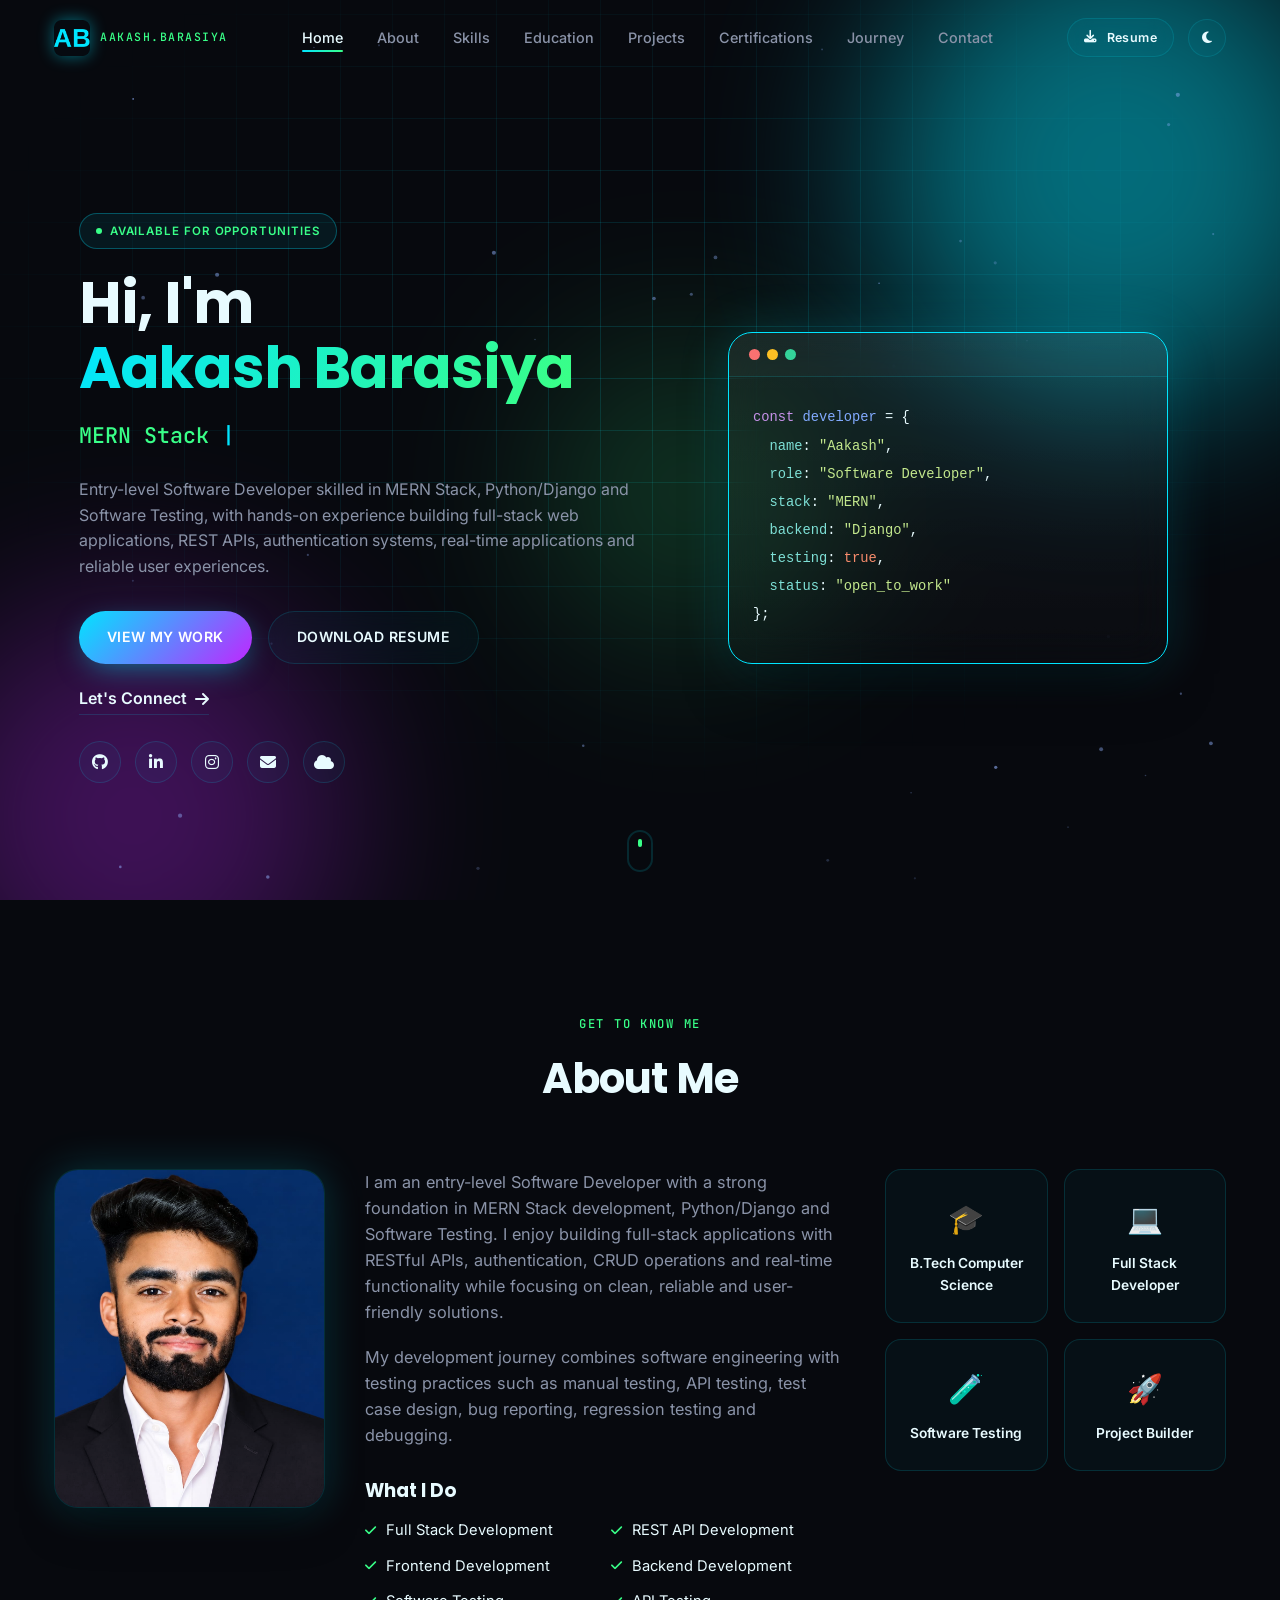
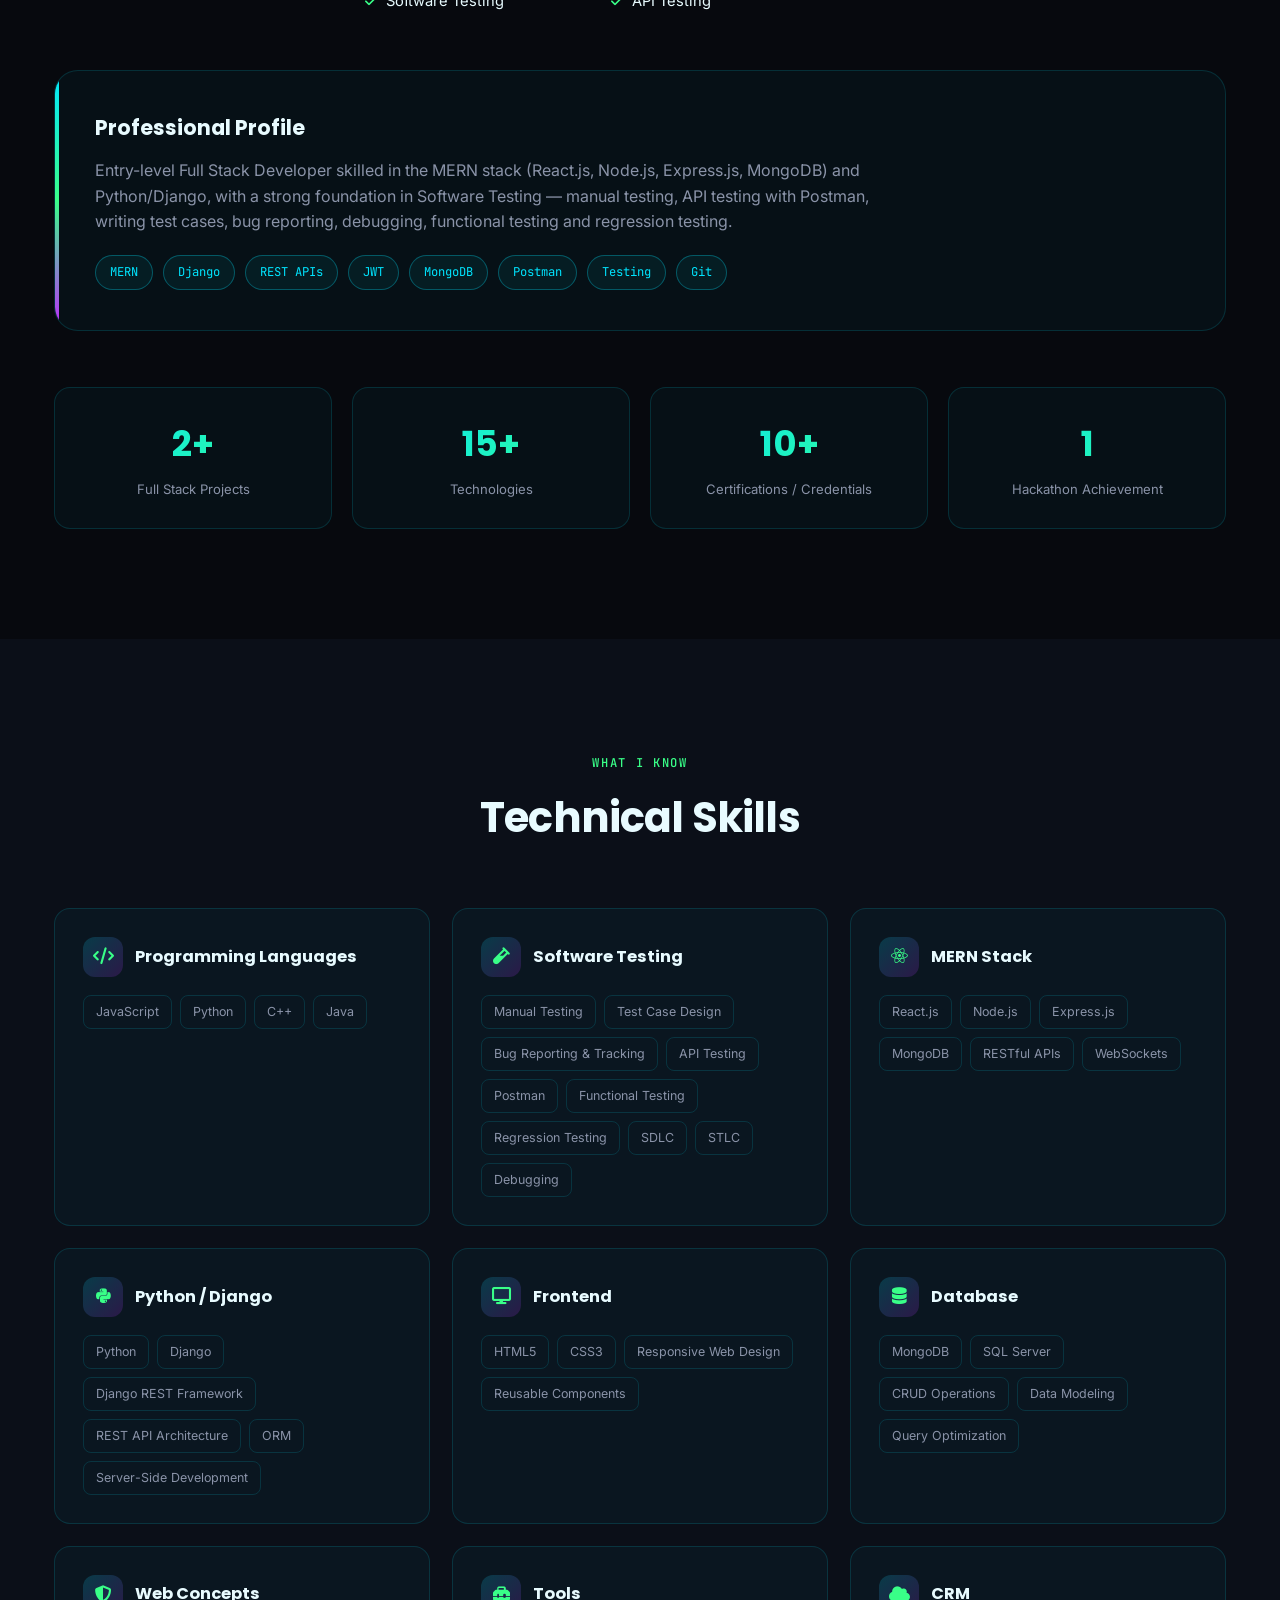
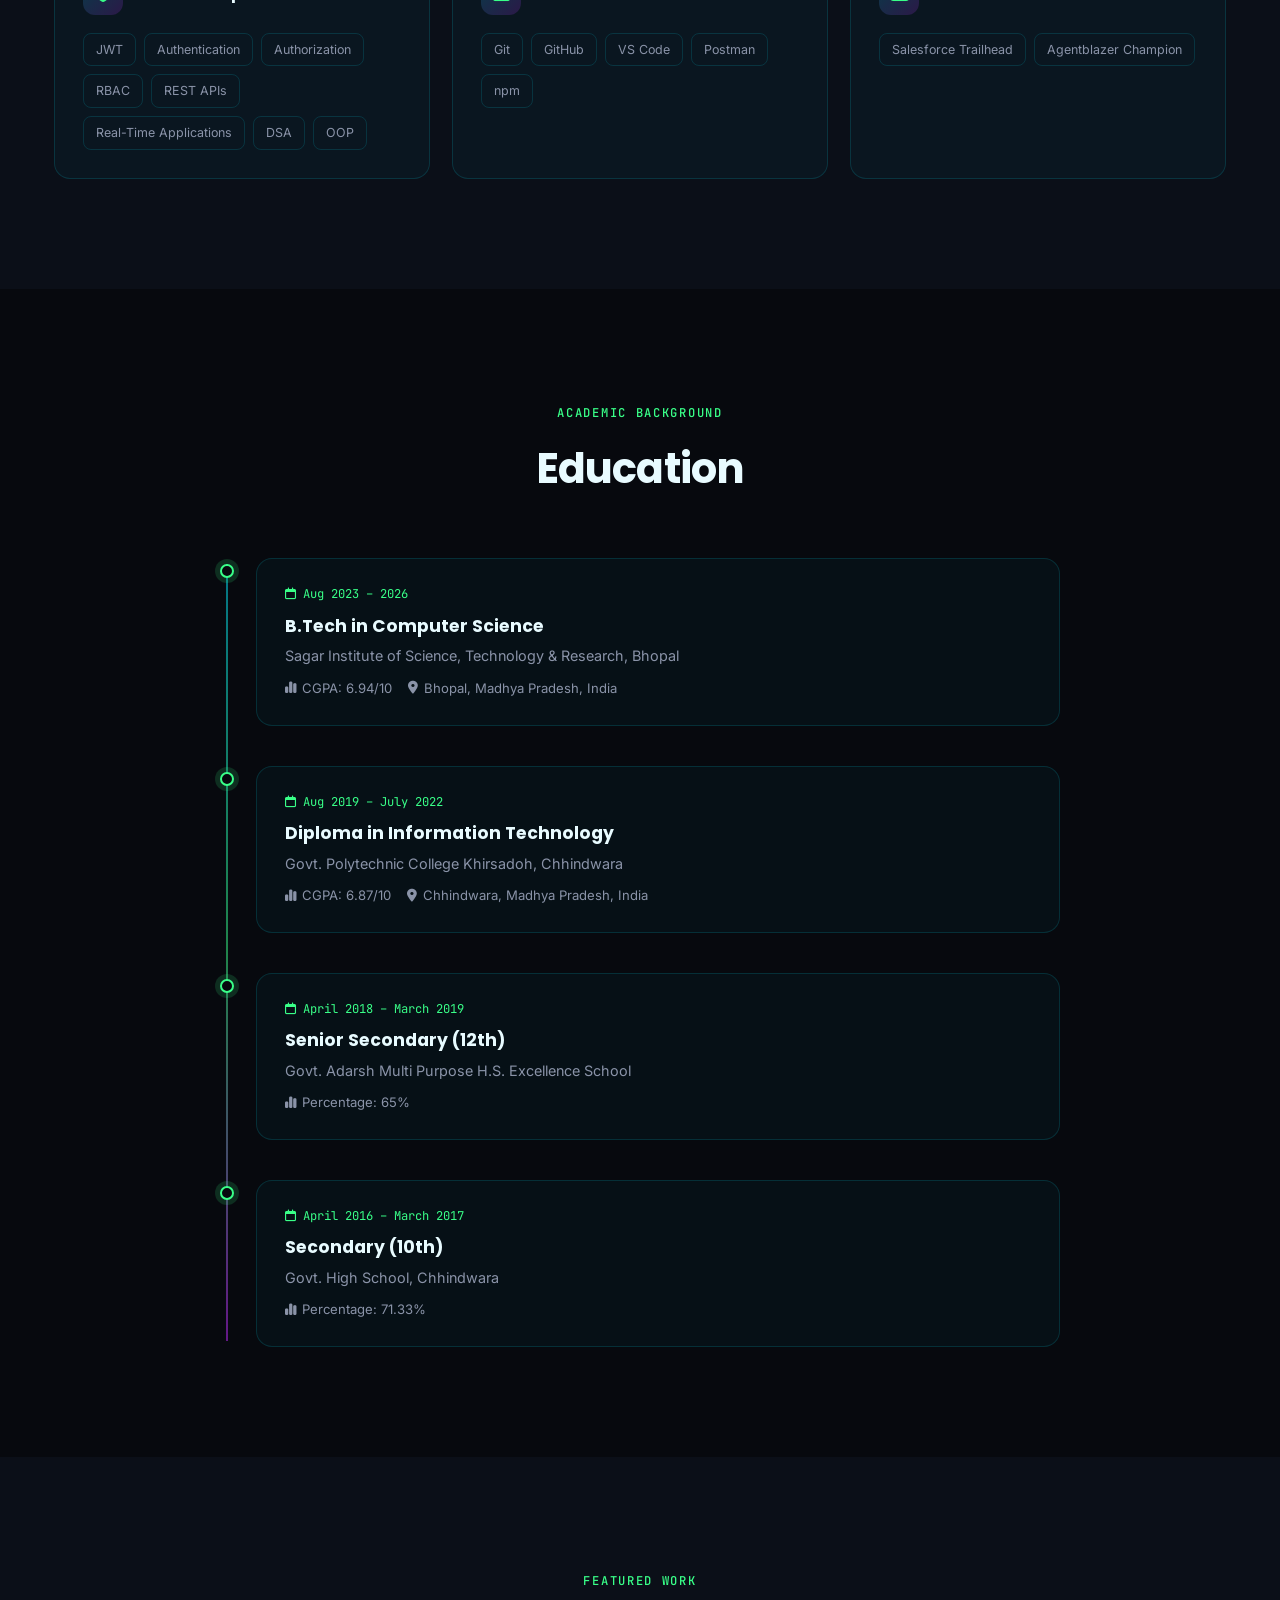
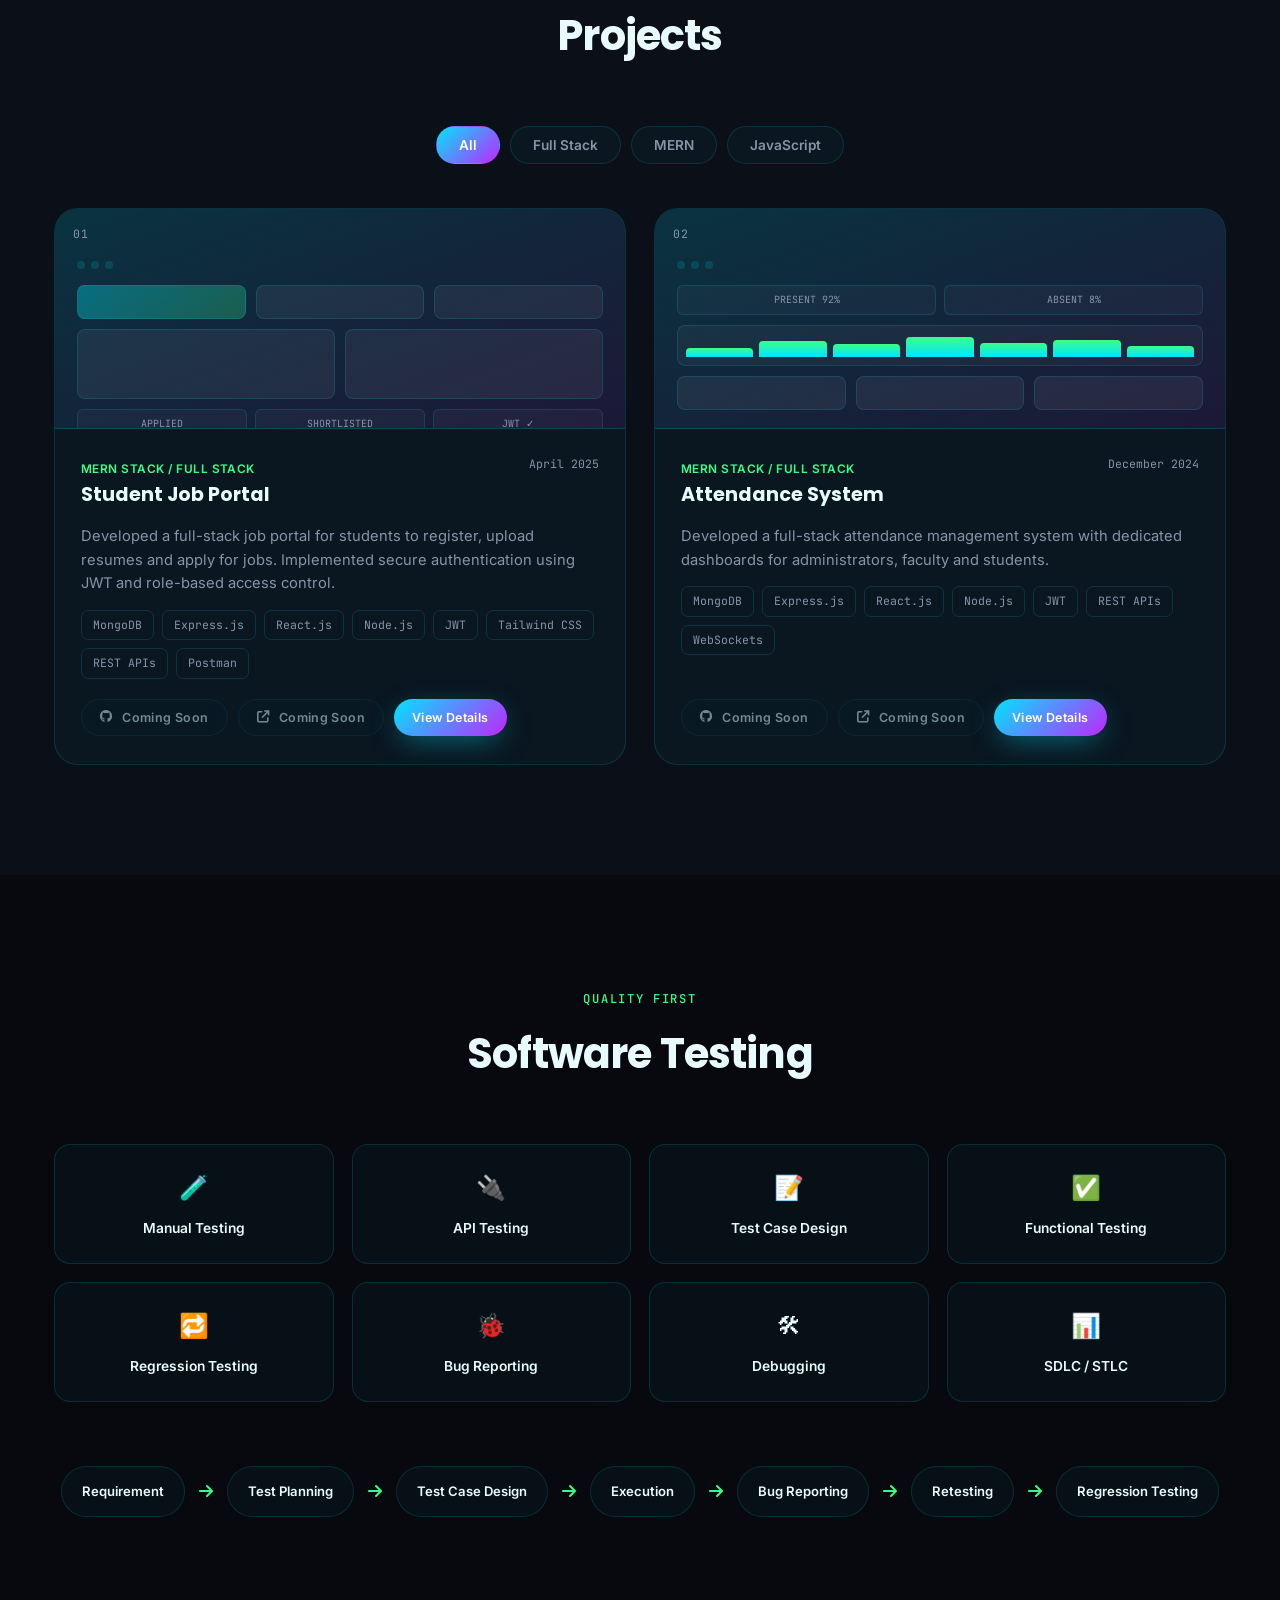
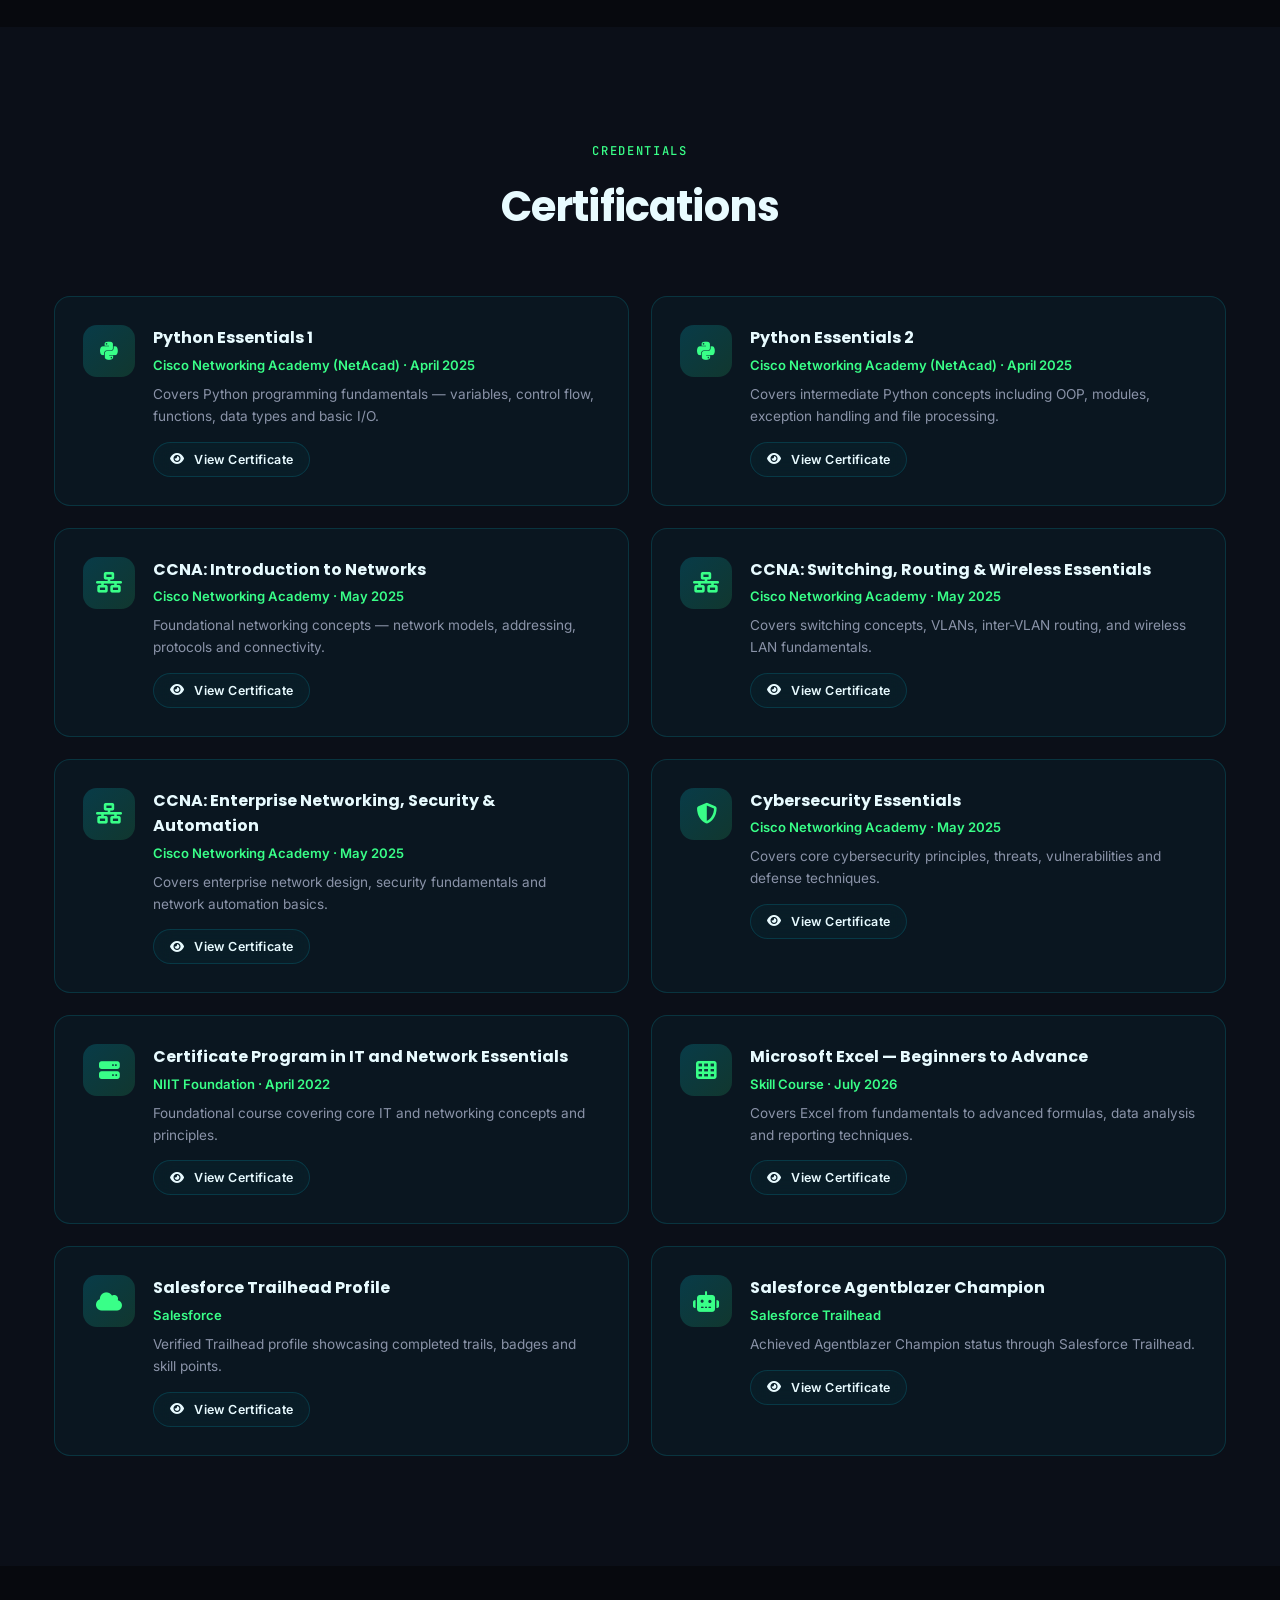
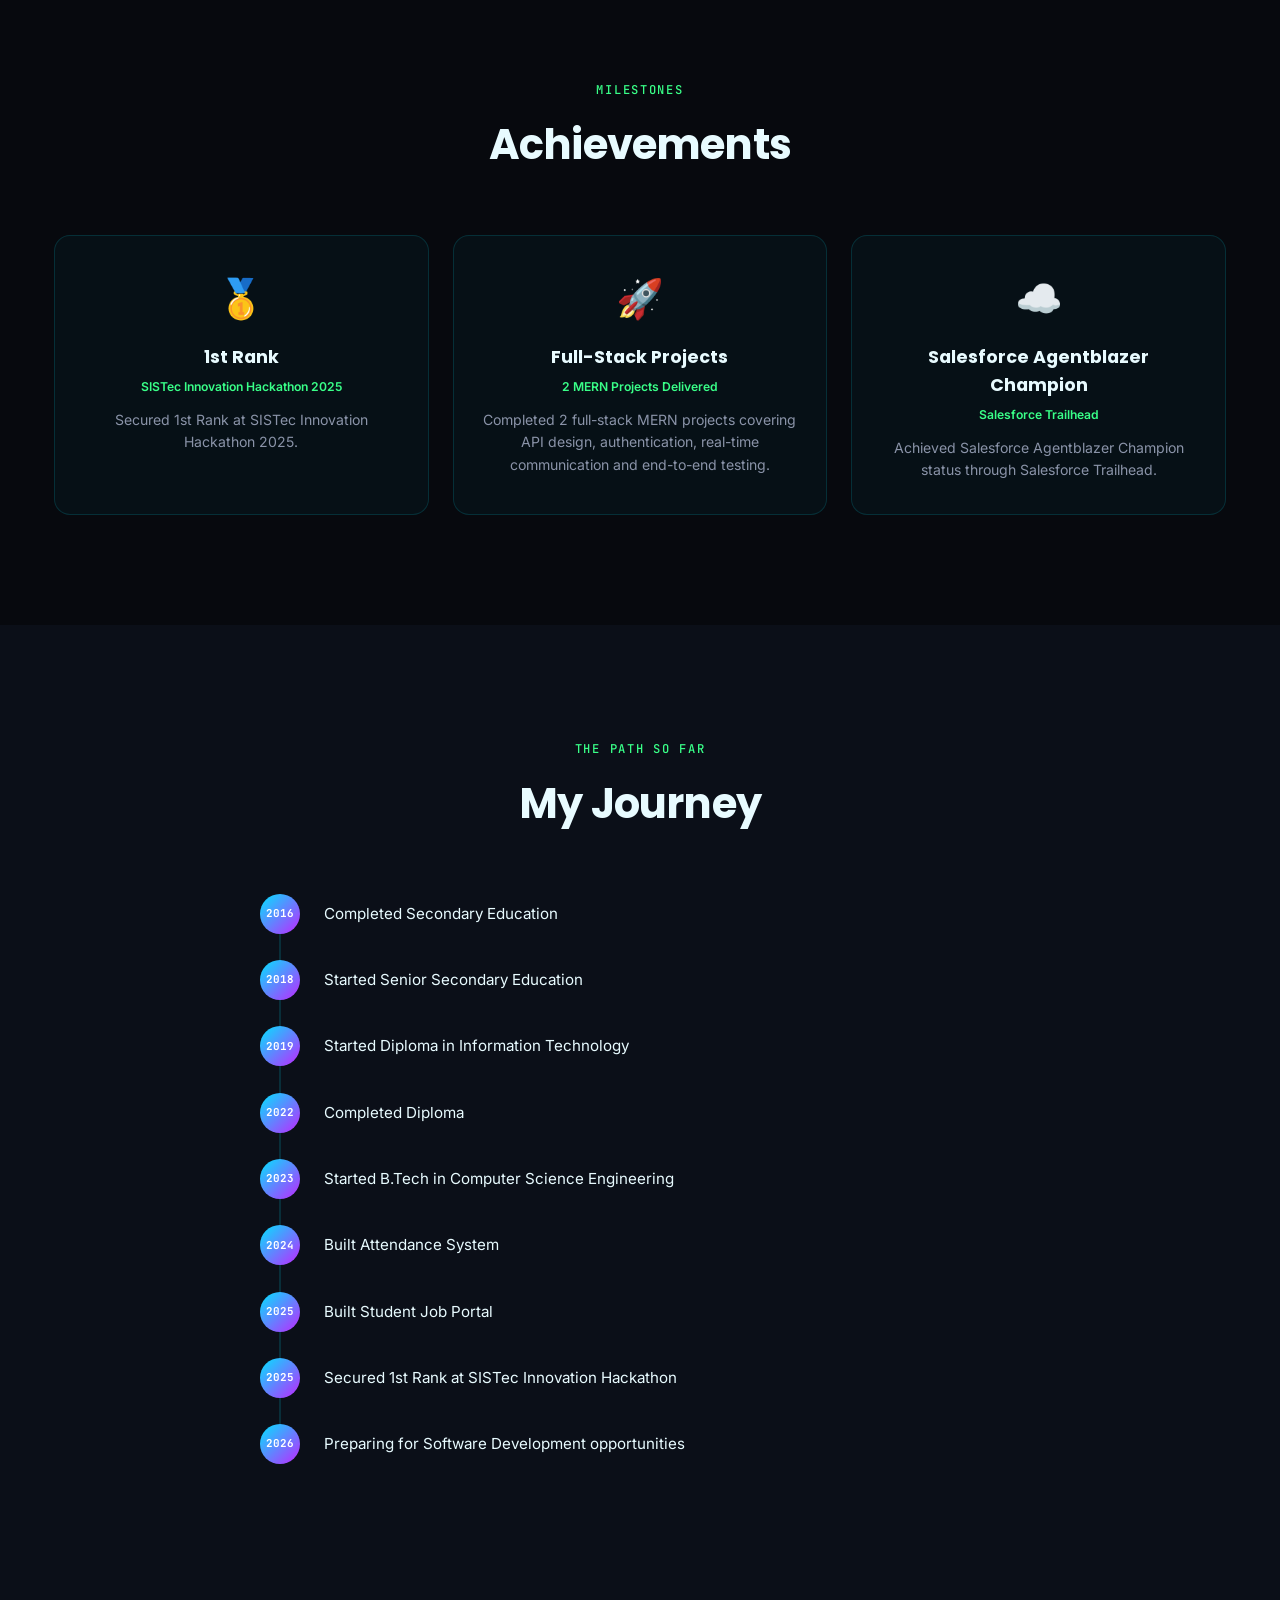
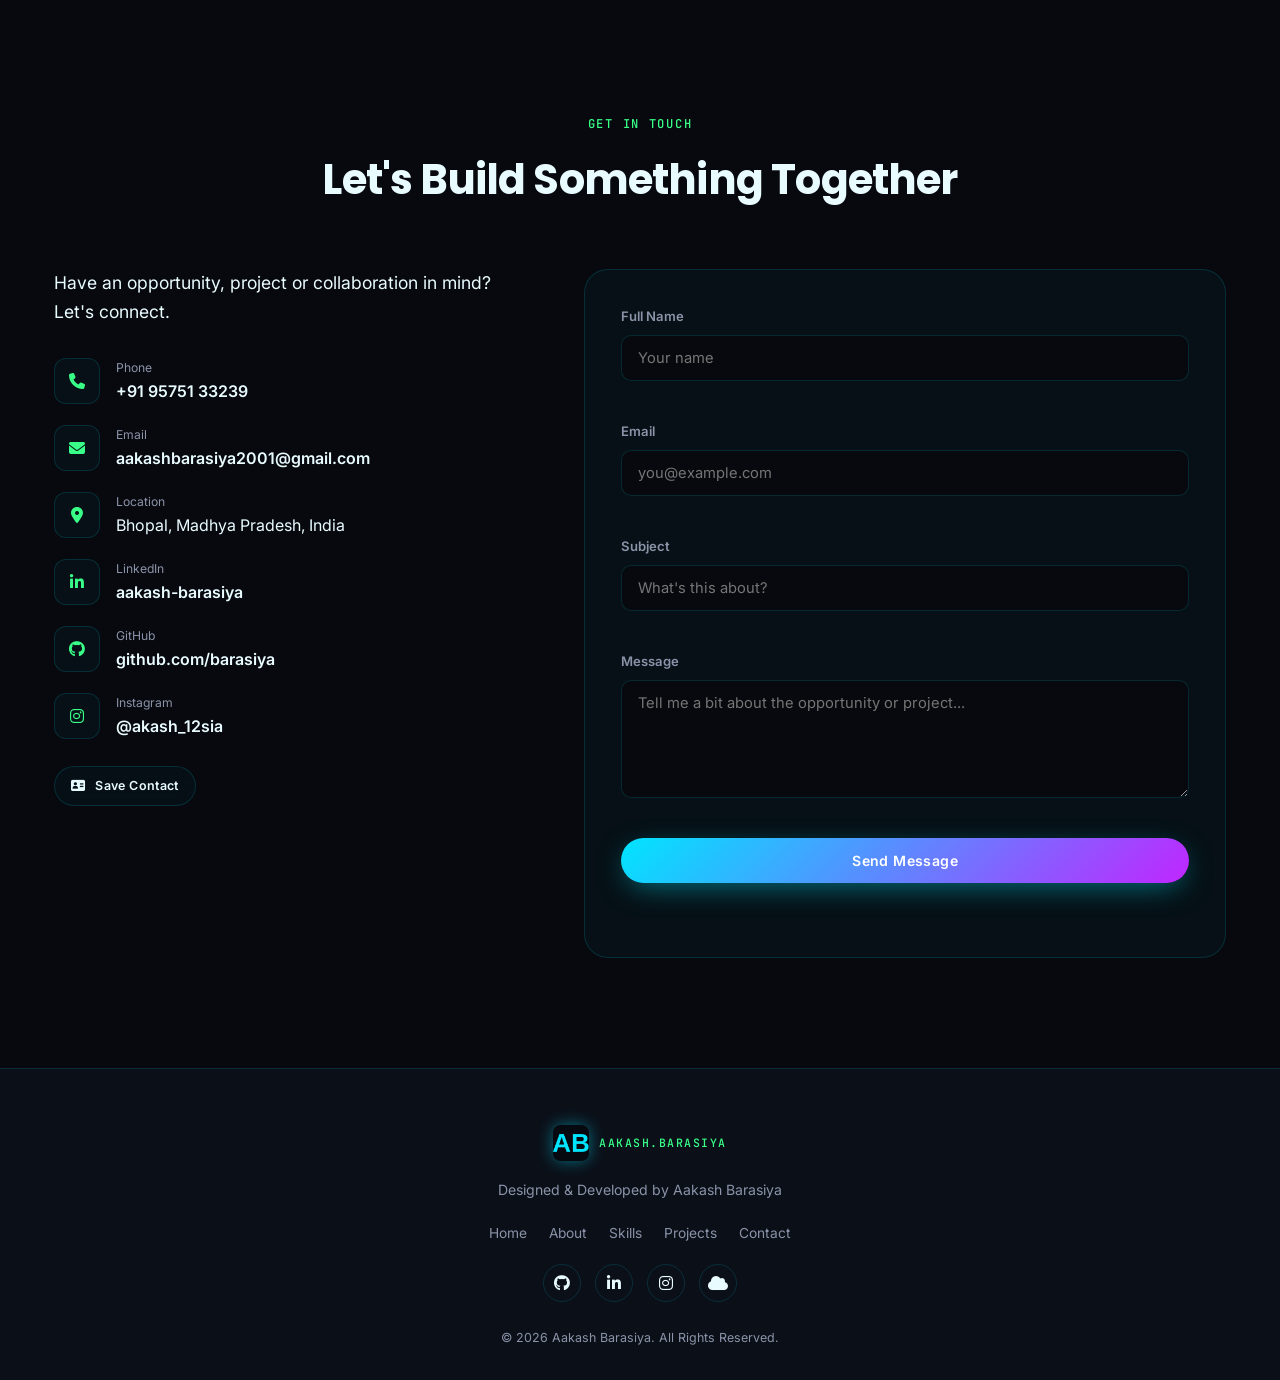
==== Aakash-Barasiya-Portfolio.html @ aa83bde4 "Add files via upload" ====
<!DOCTYPE html>
<html lang="en">
<head>
<meta charset="UTF-8">
<meta name="viewport" content="width=device-width, initial-scale=1.0">
<title>Aakash Barasiya | Software Developer | MERN Stack Developer</title>
<meta name="description" content="Aakash Barasiya is a Software Developer and Computer Science Engineering student skilled in MERN Stack, Django, REST APIs and Software Testing.">
<meta name="keywords" content="Aakash Barasiya, Software Developer, MERN Stack Developer, Django Developer, Frontend Developer, Software Testing, Full Stack Developer, Bhopal">
<meta name="author" content="Aakash Barasiya">
<meta name="theme-color" content="#07090e">

<!-- Open Graph -->
<meta property="og:title" content="Aakash Barasiya | Software Developer">
<meta property="og:description" content="Building scalable, responsive and reliable web applications with modern development and testing practices.">
<meta property="og:type" content="website">
<meta property="og:url" content="https://aakash-barasiya-vlf5.vercel.app/">
<meta property="og:image" content="https://aakash-barasiya-vlf5.vercel.app/assets/og-image.png">
<meta property="og:image:width" content="1200">
<meta property="og:image:height" content="630">

<!-- Twitter Card -->
<meta name="twitter:card" content="summary_large_image">
<meta name="twitter:title" content="Aakash Barasiya | Software Developer">
<meta name="twitter:description" content="Building scalable, responsive and reliable web applications with modern development and testing practices.">
<meta name="twitter:image" content="https://aakash-barasiya-vlf5.vercel.app/assets/og-image.png">

<!-- Structured Data (Person schema) -->
<script type="application/ld+json">
{
  "@context": "https://schema.org",
  "@type": "Person",
  "name": "Aakash Barasiya",
  "jobTitle": "Software Developer",
  "url": "https://aakash-barasiya-vlf5.vercel.app/",
  "image": "https://aakash-barasiya-vlf5.vercel.app/assets/og-image.png",
  "email": "mailto:aakashbarasiya2001@gmail.com",
  "telephone": "+91-95751-33239",
  "address": {
    "@type": "PostalAddress",
    "addressLocality": "Bhopal",
    "addressRegion": "Madhya Pradesh",
    "addressCountry": "IN"
  },
  "sameAs": [
    "https://github.com/barasiya",
    "https://www.linkedin.com/in/aakash-barasiya-13173b215/",
    "https://www.salesforce.com/trailblazer/t7mpse1x1tpvquslsp"
  ]
}
</script>

<link rel="icon" type="image/png" href="[data-uri]">

<!-- PWA support -->
<link rel="manifest" href="manifest.json">
<link rel="apple-touch-icon" href="assets/apple-touch-icon.png">
<meta name="apple-mobile-web-app-capable" content="yes">
<meta name="apple-mobile-web-app-status-bar-style" content="black-translucent">
<meta name="apple-mobile-web-app-title" content="Aakash Barasiya">

<!-- Fonts -->
<link rel="preconnect" href="https://fonts.googleapis.com">
<link rel="preconnect" href="https://fonts.gstatic.com" crossorigin>
<link href="https://fonts.googleapis.com/css2?family=Poppins:wght@500;600;700;800&family=Inter:wght@400;500;600;700&family=JetBrains+Mono:wght@400;500;600&display=swap" rel="stylesheet">

<!-- Icons -->
<link rel="stylesheet" href="https://cdnjs.cloudflare.com/ajax/libs/font-awesome/6.5.1/css/all.min.css">

<style>

/* ===== css/style.css ===== */
/* ==========================================================================
   Aakash Barasiya — Portfolio
   style.css — core theme, layout & components
   ========================================================================== */

:root{
  /* ---- Dark theme (default) ---- */
  --bg-primary:#07090e;
  --bg-secondary:#0b0f18;
  --bg-tertiary:#0f1420;
  --text-primary:#e8fbff;
  --text-secondary:#8a93a8;
  --accent-primary:#00e5ff;   /* neon cyan */
  --accent-secondary:#39ff88; /* neon green */
  --accent-tertiary:#c026ff;  /* neon purple/magenta */
  --border-color:rgba(0,229,255,0.14);
  --card-bg:rgba(0,229,255,0.035);
  --card-bg-hover:rgba(0,229,255,0.07);
  --success:#39ff88;
  --danger:#ff3b6b;
  --shadow-glow:0 0 40px rgba(0,229,255,0.2);

  --font-display:'Poppins', sans-serif;
  --font-body:'Inter', sans-serif;
  --font-mono:'JetBrains Mono', monospace;

  --radius-sm:10px;
  --radius-md:16px;
  --radius-lg:24px;

  --container-w:1220px;
  --nav-h:76px;

  --ease:cubic-bezier(.16,.84,.44,1);
}

[data-theme="light"]{
  --bg-primary:#f7f8fb;
  --bg-secondary:#ffffff;
  --bg-tertiary:#eef1f7;
  --text-primary:#12172a;
  --text-secondary:#5b6478;
  --border-color:rgba(15,23,42,0.09);
  --card-bg:rgba(15,23,42,0.03);
  --card-bg-hover:rgba(15,23,42,0.06);
  --shadow-glow:0 0 40px rgba(0,180,220,0.1);
}

*,*::before,*::after{ box-sizing:border-box; margin:0; padding:0; }

html{ scroll-behavior:smooth; }

body{
  background:var(--bg-primary);
  color:var(--text-primary);
  font-family:var(--font-body);
  line-height:1.6;
  overflow-x:hidden;
  transition:background .4s var(--ease), color .4s var(--ease);
}

img{ max-width:100%; display:block; }
a{ color:inherit; text-decoration:none; }
ul{ list-style:none; }
button{ font-family:inherit; cursor:pointer; border:none; background:none; color:inherit; }
input,textarea{ font-family:inherit; }

.container{ max-width:var(--container-w); margin-inline:auto; padding-inline:24px; }

::selection{ background:var(--accent-primary); color:#fff; }

/* Focus visibility for accessibility */
a:focus-visible, button:focus-visible, input:focus-visible, textarea:focus-visible{
  outline:2px solid var(--accent-secondary);
  outline-offset:3px;
  border-radius:4px;
}

/* ---- Reduced motion ---- */
@media (prefers-reduced-motion: reduce){
  *{ animation-duration:0.001ms !important; animation-iteration-count:1 !important; transition-duration:0.001ms !important; scroll-behavior:auto !important; }
}

/* ==========================================================================
   Loader
   ========================================================================== */
.loader{
  position:fixed; inset:0; z-index:9999;
  background:var(--bg-primary);
  display:flex; flex-direction:column; align-items:center; justify-content:center;
  gap:20px;
  transition:opacity .5s var(--ease), visibility .5s var(--ease);
}
.loader.hidden{ opacity:0; visibility:hidden; pointer-events:none; }
.loader-logo{
  font-family:var(--font-mono); font-size:1.6rem; font-weight:600;
  color:var(--text-primary); letter-spacing:.5px;
  display:flex; flex-direction:column; align-items:center; gap:14px;
}
.loader-logo-img{
  width:88px; height:88px; object-fit:contain;
  filter:drop-shadow(0 0 18px rgba(0,229,255,.55));
  animation:logoPulse 1.8s ease-in-out infinite;
}
.loader-logo-text{ font-size:.85rem; letter-spacing:3px; color:var(--text-secondary); }
@keyframes logoPulse{
  0%,100%{ filter:drop-shadow(0 0 12px rgba(0,229,255,.4)); transform:scale(1); }
  50%{ filter:drop-shadow(0 0 26px rgba(57,255,136,.6)); transform:scale(1.05); }
}
.loader-bracket{ color:var(--accent-secondary); }
.loader-bar{
  width:160px; height:3px; border-radius:99px; background:var(--border-color); overflow:hidden;
}
.loader-bar span{
  display:block; height:100%; width:40%;
  background:linear-gradient(90deg,var(--accent-primary),var(--accent-secondary));
  animation:loaderMove 0.9s ease-in-out infinite;
}
@keyframes loaderMove{
  0%{ transform:translateX(-100%); }
  100%{ transform:translateX(350%); }
}

/* ==========================================================================
   Custom Cursor
   ========================================================================== */
/* Custom cursor removed for simplicity */

/* ==========================================================================
   Buttons
   ========================================================================== */
.btn{
  display:inline-flex; align-items:center; justify-content:center; gap:10px;
  padding:14px 28px; border-radius:99px;
  font-family:var(--font-body); font-weight:600; font-size:.88rem; letter-spacing:.03em;
  position:relative; overflow:hidden; isolation:isolate;
  transition:transform .3s var(--ease), box-shadow .3s var(--ease), border-color .3s var(--ease), background .3s var(--ease);
  white-space:nowrap;
}
.btn-primary{
  color:#fff;
  background:linear-gradient(135deg,var(--accent-primary),var(--accent-tertiary));
  box-shadow:0 8px 30px -8px rgba(0,229,255,.55);
}
.btn-primary:hover{ transform:translateY(-3px); box-shadow:0 14px 34px -8px rgba(0,229,255,.65); }
.btn-outline{
  color:var(--text-primary); border:1px solid var(--border-color); background:var(--card-bg);
  backdrop-filter:blur(10px);
}
.btn-outline:hover{ border-color:var(--accent-secondary); color:var(--accent-secondary); transform:translateY(-3px); }
.btn-sm{ padding:9px 16px; font-size:.78rem; }
.btn-block{ width:100%; }
.btn:disabled{ opacity:.5; cursor:not-allowed; transform:none !important; }

.btn .btn-ripple{
  position:absolute; border-radius:50%; background:rgba(255,255,255,.35);
  transform:scale(0); animation:rippleAnim .6s ease-out forwards; pointer-events:none;
}
@keyframes rippleAnim{ to{ transform:scale(3); opacity:0; } }

/* ==========================================================================
   Scroll progress bar
   ========================================================================== */
.scroll-progress{
  position:fixed; top:0; left:0; height:2.5px; width:0%; z-index:1100;
  background:linear-gradient(90deg,var(--accent-primary),var(--accent-secondary),var(--accent-tertiary));
  transition:width .1s linear;
}

/* ==========================================================================
   Navbar
   ========================================================================== */
.navbar{
  position:fixed; top:0; left:0; right:0; z-index:1000;
  height:var(--nav-h);
  display:flex; align-items:center;
  border-bottom:1px solid transparent;
  transition:background .4s var(--ease), border-color .4s var(--ease), height .3s var(--ease);
}
.navbar.scrolled{
  background:rgba(5,7,13,.72);
  backdrop-filter:blur(18px) saturate(140%);
  -webkit-backdrop-filter:blur(18px) saturate(140%);
  border-bottom-color:var(--border-color);
  height:66px;
}
[data-theme="light"] .navbar.scrolled{ background:rgba(255,255,255,.72); }

.navbar-inner{
  width:100%; max-width:var(--container-w); margin-inline:auto; padding-inline:24px;
  display:flex; align-items:center; justify-content:space-between; gap:24px;
}

.nav-logo{
  font-family:var(--font-mono); font-weight:600; font-size:1.15rem; color:var(--text-primary);
  display:flex; align-items:center; gap:10px;
}
.nav-logo-img{ width:36px; height:36px; object-fit:contain; filter:drop-shadow(0 0 8px rgba(0,229,255,.45)); transition:transform .3s var(--ease); }
.nav-logo:hover .nav-logo-img{ transform:scale(1.08) rotate(-4deg); }
.nav-logo span{ color:var(--accent-secondary); }
.nav-logo-full{
  font-family:var(--font-mono); font-weight:500; font-size:.72rem; letter-spacing:1.5px;
  color:var(--text-secondary);
}

.nav-links{ display:flex; align-items:center; gap:6px; }
.nav-link{
  position:relative; padding:8px 14px; font-size:.9rem; font-weight:500;
  color:var(--text-secondary); border-radius:99px; transition:color .3s var(--ease);
}
.nav-link:hover{ color:var(--text-primary); }
.nav-link.active{ color:var(--text-primary); }
.nav-link.active::after{
  content:''; position:absolute; left:14px; right:14px; bottom:2px; height:2px; border-radius:2px;
  background:linear-gradient(90deg,var(--accent-primary),var(--accent-secondary));
}

.nav-actions{ display:flex; align-items:center; gap:14px; }

.theme-toggle{
  width:38px; height:38px; border-radius:50%; display:flex; align-items:center; justify-content:center;
  border:1px solid var(--border-color); background:var(--card-bg); color:var(--text-primary);
  transition:transform .4s var(--ease), border-color .3s var(--ease);
}
.theme-toggle:hover{ transform:rotate(20deg); border-color:var(--accent-secondary); }

.hamburger{
  display:none; width:38px; height:38px; position:relative; flex-direction:column;
  align-items:center; justify-content:center; gap:5px;
}
.hamburger span{
  width:20px; height:2px; background:var(--text-primary); border-radius:2px;
  transition:transform .35s var(--ease), opacity .35s var(--ease);
}
.hamburger.active span:nth-child(1){ transform:translateY(7px) rotate(45deg); }
.hamburger.active span:nth-child(2){ opacity:0; }
.hamburger.active span:nth-child(3){ transform:translateY(-7px) rotate(-45deg); }

.mobile-menu{
  position:fixed; top:14px; right:14px; max-height:min(560px,86vh); width:min(300px,80vw); z-index:1001;
  background:var(--bg-secondary); border:1px solid var(--border-color); border-radius:20px;
  padding:22px 22px 20px; display:flex; flex-direction:column; gap:14px;
  box-shadow:0 20px 60px -14px rgba(0,0,0,.6), 0 0 0 1px rgba(0,229,255,.06);
  transform:translateY(-16px) scale(.96); opacity:0; visibility:hidden; pointer-events:none;
  transition:transform .35s var(--ease), opacity .3s var(--ease), visibility .35s;
  overflow-y:auto;
}
.mobile-menu.active{ transform:translateY(0) scale(1); opacity:1; visibility:visible; pointer-events:auto; }
.mobile-menu-brand{
  display:flex; align-items:center; gap:10px; padding-bottom:10px; margin-bottom:2px;
  border-bottom:1px solid var(--border-color);
}
.mobile-menu-logo{ width:30px; height:30px; object-fit:contain; filter:drop-shadow(0 0 6px rgba(0,229,255,.4)); }
.mobile-menu-brand span{ font-family:var(--font-mono); font-size:.7rem; letter-spacing:1.5px; color:var(--text-secondary); }
.mobile-menu-socials{ display:flex; gap:10px; padding-top:4px; }
.mobile-menu-socials a{
  width:34px; height:34px; border-radius:50%; display:flex; align-items:center; justify-content:center;
  border:1px solid var(--border-color); color:var(--text-secondary); font-size:.9rem;
  transition:color .3s var(--ease), border-color .3s var(--ease), transform .3s var(--ease);
}
.mobile-menu-socials a:hover{ color:var(--accent-primary); border-color:var(--accent-primary); transform:translateY(-2px); }
.mobile-menu-close{
  align-self:flex-end; width:32px; height:32px; border-radius:50%;
  display:flex; align-items:center; justify-content:center;
  border:1px solid var(--border-color); font-size:.9rem; margin-bottom:-8px;
}
.mobile-links{ display:flex; flex-direction:column; gap:2px; }
.mobile-link{
  display:block; padding:10px 6px; font-size:.95rem; font-weight:500; color:var(--text-secondary);
  border-bottom:1px solid var(--border-color); transition:color .3s var(--ease), padding-left .3s var(--ease);
}
.mobile-link:hover, .mobile-link.active{ color:var(--accent-secondary); padding-left:12px; }

.menu-backdrop{
  position:fixed; inset:0; background:rgba(0,0,0,.55); backdrop-filter:blur(2px);
  z-index:999; opacity:0; visibility:hidden; transition:opacity .4s var(--ease), visibility .4s var(--ease);
}
.menu-backdrop.active{ opacity:1; visibility:visible; }

/* ==========================================================================
   Hero
   ========================================================================== */
.hero{
  position:relative; min-height:100vh; display:flex; align-items:center;
  padding-top:var(--nav-h); overflow:hidden;
}
.hero-bg{ position:absolute; inset:0; z-index:0; }
.hero-grid{
  position:absolute; inset:-10%;
  background-image:
    linear-gradient(var(--border-color) 1px, transparent 1px),
    linear-gradient(90deg, var(--border-color) 1px, transparent 1px);
  background-size:52px 52px;
  mask-image:radial-gradient(ellipse 60% 55% at 50% 40%, black 10%, transparent 75%);
  animation:gridDrift 30s linear infinite;
}
@keyframes gridDrift{ from{ transform:translate(0,0);} to{ transform:translate(52px,52px);} }

.hero-glow{ position:absolute; border-radius:50%; filter:blur(90px); opacity:.45; animation:glowFloat 8s ease-in-out infinite; }
.hero-glow-1{ width:480px; height:480px; background:var(--accent-primary); top:-8%; right:-6%; }
.hero-glow-2{ width:420px; height:420px; background:var(--accent-tertiary); bottom:-14%; left:-6%; opacity:.3; animation-delay:-4s; }
.hero-glow-3{ width:300px; height:300px; background:var(--accent-secondary); top:38%; left:42%; opacity:.18; animation-delay:-2s; }
@keyframes glowFloat{ 0%,100%{ transform:translate(0,0) scale(1); } 50%{ transform:translate(-16px,16px) scale(1.08); } }
.hero-particles{ position:absolute; inset:0; width:100%; height:100%; }

.hero-inner{
  position:relative; z-index:1; display:grid; grid-template-columns:1.05fr .95fr; gap:56px;
  align-items:center; padding-block:80px 60px;
}

.badge{
  display:inline-flex; align-items:center; gap:8px; padding:8px 16px; border-radius:99px;
  font-size:.72rem; font-weight:600; letter-spacing:.08em; color:var(--accent-secondary);
  border:1px solid rgba(0,229,255,.3); background:rgba(0,229,255,.07); margin-bottom:22px;
}
.badge-dot{ width:6px; height:6px; border-radius:50%; background:var(--success); animation:pulseDot 1.8s ease-in-out infinite; }
@keyframes pulseDot{ 0%,100%{ box-shadow:0 0 0 0 rgba(52,211,153,.5);} 50%{ box-shadow:0 0 0 6px rgba(52,211,153,0);} }

.hero-title{
  font-family:var(--font-display); font-weight:700; font-size:clamp(2.4rem,5vw,3.6rem);
  line-height:1.12; letter-spacing:-.02em; margin-bottom:18px;
}
.gradient-text{
  background:linear-gradient(120deg,var(--accent-primary),var(--accent-secondary) 50%,var(--accent-tertiary));
  -webkit-background-clip:text; background-clip:text; color:transparent;
  background-size:200% auto; animation:gradientShift 6s ease-in-out infinite;
}
@keyframes gradientShift{ 0%,100%{ background-position:0% 50%; } 50%{ background-position:100% 50%; } }

.hero-typing{
  font-family:var(--font-mono); font-size:clamp(1.05rem,2vw,1.35rem); font-weight:500;
  color:var(--accent-secondary); min-height:1.8em; margin-bottom:20px;
}
.typing-cursor{ animation:blink 1s step-end infinite; color:var(--accent-primary); }
@keyframes blink{ 50%{ opacity:0; } }

.hero-desc{ color:var(--text-secondary); max-width:560px; font-size:1rem; margin-bottom:32px; }

.hero-buttons{ display:flex; gap:16px; flex-wrap:wrap; margin-bottom:22px; }

.hero-connect{
  display:inline-flex; align-items:center; gap:8px; font-weight:600; color:var(--text-primary);
  margin-bottom:30px; position:relative; width:fit-content;
}
.hero-connect i{ transition:transform .3s var(--ease); }
.hero-connect:hover i{ transform:translateX(6px); }
.hero-connect::after{
  content:''; position:absolute; left:0; bottom:-4px; width:100%; height:1px; background:var(--border-color);
}

.hero-socials{ display:flex; gap:14px; }
.hero-socials a{
  width:42px; height:42px; border-radius:50%; display:flex; align-items:center; justify-content:center;
  border:1px solid var(--border-color); background:var(--card-bg); font-size:1rem;
  transition:transform .3s var(--ease), color .3s var(--ease), border-color .3s var(--ease);
}
.hero-socials a:hover{ transform:translateY(-4px); color:var(--accent-secondary); border-color:var(--accent-secondary); }

/* Terminal Card */
.hero-right{ display:flex; justify-content:center; position:relative; }
.terminal-card{
  width:100%; max-width:440px; border-radius:var(--radius-lg);
  background:linear-gradient(180deg, rgba(255,255,255,.05), rgba(255,255,255,.015));
  border:1px solid var(--accent-primary); backdrop-filter:blur(20px);
  box-shadow:0 30px 60px -20px rgba(0,0,0,.6), 0 0 50px rgba(0,229,255,.18);
  overflow:hidden; animation:floatCard 6s ease-in-out infinite, borderPulse 4s ease-in-out infinite; position:relative;
}
@keyframes floatCard{ 0%,100%{ transform:translateY(0);} 50%{ transform:translateY(-14px);} }
@keyframes borderPulse{
  0%,100%{ box-shadow:0 30px 60px -20px rgba(0,0,0,.6), 0 0 40px rgba(0,229,255,.16); border-color:var(--accent-primary); }
  50%{ box-shadow:0 30px 60px -20px rgba(0,0,0,.6), 0 0 55px rgba(192,38,255,.22); border-color:var(--accent-tertiary); }
}

.terminal-header{
  display:flex; align-items:center; gap:12px; padding:16px 20px;
  border-bottom:1px solid var(--border-color); background:rgba(255,255,255,.02);
}
.terminal-dots{ display:flex; gap:7px; }
.terminal-dots span{ width:11px; height:11px; border-radius:50%; }
.terminal-dots span:nth-child(1){ background:#f87171; }
.terminal-dots span:nth-child(2){ background:#fbbf24; }
.terminal-dots span:nth-child(3){ background:#34d399; }
.terminal-title{ font-family:var(--font-mono); font-size:.78rem; color:var(--text-secondary); margin-left:6px; }

.terminal-body{ padding:26px 24px 34px; }
.terminal-body pre{ font-family:var(--font-mono); font-size:.86rem; line-height:1.9; overflow-x:auto; }
.tk-key{ color:#c792ea; } .tk-var{ color:#82aaff; } .tk-prop{ color:#7ee0d6; }
.tk-str{ color:#c3e88d; } .tk-bool{ color:#f78c6c; }

.scroll-indicator{
  position:absolute; bottom:28px; left:50%; transform:translateX(-50%);
  width:26px; height:42px; border:2px solid var(--border-color); border-radius:99px; z-index:1;
}
.scroll-indicator span{
  position:absolute; top:7px; left:50%; transform:translateX(-50%);
  width:4px; height:8px; border-radius:2px; background:var(--accent-secondary);
  animation:scrollDot 1.6s ease-in-out infinite;
}
@keyframes scrollDot{ 0%{ opacity:1; top:7px;} 70%{ opacity:0; top:22px;} 100%{ opacity:0; top:7px;} }

/* ==========================================================================
   Sections (generic)
   ========================================================================== */
.section{ padding:110px 0; position:relative; }
.section-alt{ background:var(--bg-secondary); }

.section-head{ text-align:center; max-width:640px; margin:0 auto 56px; }
.eyebrow{
  display:inline-block; font-family:var(--font-mono); font-size:.76rem; font-weight:500;
  letter-spacing:.14em; text-transform:uppercase; color:var(--accent-secondary); margin-bottom:12px;
}
.section-title{
  font-family:var(--font-display); font-weight:700; font-size:clamp(1.8rem,3.4vw,2.6rem);
  letter-spacing:-.02em;
}

/* ==========================================================================
   About
   ========================================================================== */
.about-grid{ display:grid; grid-template-columns:.62fr 1.1fr .78fr; gap:40px; align-items:start; margin-bottom:56px; }

.about-photo-frame{
  position:relative; border-radius:var(--radius-lg); overflow:hidden; aspect-ratio:4/5;
  border:1px solid var(--border-color); background:var(--card-bg);
  box-shadow:0 24px 50px -20px rgba(0,0,0,.55), var(--shadow-glow);
}
.about-photo-frame::after{
  content:''; position:absolute; inset:0; pointer-events:none;
  background:linear-gradient(180deg, rgba(0,229,255,.08), transparent 40%, rgba(192,38,255,.1));
  mix-blend-mode:overlay;
}
.about-photo-frame img{ width:100%; height:100%; object-fit:cover; display:block; }

.about-text p{ color:var(--text-secondary); margin-bottom:18px; font-size:1.02rem; }
.about-do h3{ font-family:var(--font-display); font-size:1.15rem; margin:28px 0 14px; }
.do-list{ display:grid; grid-template-columns:1fr 1fr; gap:12px; }
.do-list li{ display:flex; align-items:center; gap:10px; font-size:.92rem; color:var(--text-primary); }
.do-list i{ color:var(--success); font-size:.8rem; }

.about-cards{ display:grid; grid-template-columns:1fr 1fr; gap:16px; }
.info-card{
  padding:26px 18px; text-align:center; border-radius:var(--radius-md);
  background:var(--card-bg); border:1px solid var(--border-color);
  transition:transform .35s var(--ease), border-color .35s var(--ease), background .35s var(--ease);
}
.info-card:hover{ transform:translateY(-6px); border-color:var(--accent-primary); background:var(--card-bg-hover); }
.info-icon{ font-size:1.8rem; display:block; margin-bottom:10px; }
.info-card p{ font-size:.86rem; font-weight:600; }

.summary-card{
  padding:40px; border-radius:var(--radius-lg); background:var(--card-bg); border:1px solid var(--border-color);
  margin-bottom:56px; position:relative; overflow:hidden;
}
.summary-card::before{
  content:''; position:absolute; top:0; left:0; width:4px; height:100%;
  background:linear-gradient(180deg,var(--accent-primary),var(--accent-secondary),var(--accent-tertiary));
}
.summary-card h3{ font-family:var(--font-display); font-size:1.3rem; margin-bottom:14px; }
.summary-card p{ color:var(--text-secondary); max-width:820px; margin-bottom:20px; }
.keyword-list{ display:flex; flex-wrap:wrap; gap:10px; }
.keyword{
  font-family:var(--font-mono); font-size:.76rem; padding:7px 14px; border-radius:99px;
  border:1px solid rgba(0,229,255,.3); color:var(--accent-primary); background:rgba(0,229,255,.06);
}

.stats-grid{ display:grid; grid-template-columns:repeat(4,1fr); gap:20px; text-align:center; }
.stat-item{ padding:28px 12px; border-radius:var(--radius-md); background:var(--card-bg); border:1px solid var(--border-color); }
.stat-number{
  display:block; font-family:var(--font-display); font-weight:700; font-size:2.2rem;
  background:linear-gradient(120deg,var(--accent-primary),var(--accent-secondary));
  -webkit-background-clip:text; background-clip:text; color:transparent;
}
.stat-label{ font-size:.82rem; color:var(--text-secondary); margin-top:6px; display:block; }

/* ==========================================================================
   Skills
   ========================================================================== */
.skills-grid{ display:grid; grid-template-columns:repeat(3,1fr); gap:22px; }
.skill-category{
  padding:28px; border-radius:var(--radius-md); background:var(--card-bg); border:1px solid var(--border-color);
  transition:transform .35s var(--ease), border-color .35s var(--ease);
}
.skill-category:hover{ transform:translateY(-6px); border-color:var(--accent-secondary); }
.skill-category-head{ display:flex; align-items:center; gap:12px; margin-bottom:18px; }
.skill-category-icon{
  width:40px; height:40px; border-radius:12px; display:flex; align-items:center; justify-content:center;
  background:linear-gradient(135deg, rgba(0,229,255,.18), rgba(192,38,255,.18)); color:var(--accent-secondary); font-size:1.05rem;
}
.skill-category h3{ font-family:var(--font-display); font-size:1.02rem; }
.skill-tags{ display:flex; flex-wrap:wrap; gap:8px; }
.skill-tag{
  font-size:.78rem; padding:6px 12px; border-radius:8px; color:var(--text-secondary);
  border:1px solid var(--border-color); transition:transform .25s var(--ease), color .25s var(--ease), border-color .25s var(--ease);
}
.skill-tag:hover{ transform:translateY(-3px) scale(1.04); color:var(--accent-secondary); border-color:var(--accent-secondary); }

/* ==========================================================================
   Timeline (Education)
   ========================================================================== */
.timeline{ position:relative; max-width:840px; margin:0 auto; padding-left:36px; }
.timeline::before{
  content:''; position:absolute; left:6px; top:6px; bottom:6px; width:2px;
  background:linear-gradient(180deg,var(--accent-primary),var(--accent-secondary),var(--accent-tertiary));
  opacity:.5;
}
.timeline-item{ position:relative; padding-bottom:40px; }
.timeline-item:last-child{ padding-bottom:0; }
.timeline-dot{
  position:absolute; left:-36px; top:6px; width:14px; height:14px; border-radius:50%;
  background:var(--bg-primary); border:2px solid var(--accent-secondary); box-shadow:0 0 0 5px rgba(57,255,136,.15);
}
.timeline-card{
  padding:26px 28px; border-radius:var(--radius-md); background:var(--card-bg); border:1px solid var(--border-color);
  transition:transform .35s var(--ease), border-color .35s var(--ease);
}
.timeline-card:hover{ transform:translateX(6px); border-color:var(--accent-primary); }
.timeline-date{ font-family:var(--font-mono); font-size:.76rem; color:var(--accent-secondary); margin-bottom:8px; display:block; }
.timeline-card h3{ font-family:var(--font-display); font-size:1.08rem; margin-bottom:4px; }
.timeline-org{ color:var(--text-secondary); font-size:.9rem; margin-bottom:10px; display:block; }
.timeline-meta{ display:flex; gap:16px; flex-wrap:wrap; font-size:.82rem; color:var(--text-secondary); }
.timeline-meta span{ display:flex; align-items:center; gap:6px; }

/* ==========================================================================
   Projects
   ========================================================================== */
.filter-bar{ display:flex; justify-content:center; gap:10px; margin-bottom:44px; flex-wrap:wrap; }
.filter-btn{
  padding:10px 22px; border-radius:99px; font-size:.85rem; font-weight:600;
  border:1px solid var(--border-color); color:var(--text-secondary); background:var(--card-bg);
  transition:all .3s var(--ease);
}
.filter-btn:hover{ color:var(--text-primary); }
.filter-btn.active{
  color:#fff; border-color:transparent; background:linear-gradient(135deg,var(--accent-primary),var(--accent-tertiary));
}

.projects-grid{ display:grid; grid-template-columns:1fr 1fr; gap:28px; }
.project-card{
  border-radius:var(--radius-lg); background:var(--card-bg); border:1px solid var(--border-color);
  overflow:hidden; transition:transform .4s var(--ease), border-color .4s var(--ease), box-shadow .4s var(--ease);
  display:flex; flex-direction:column;
}
.project-card.hidden{ display:none; }
.project-card:hover{ transform:translateY(-8px); border-color:var(--accent-primary); box-shadow:0 24px 50px -22px rgba(0,229,255,.4); }

.project-visual{
  height:220px; position:relative; overflow:hidden;
  background:linear-gradient(160deg, rgba(0,229,255,.14), rgba(192,38,255,.1));
  border-bottom:1px solid var(--border-color);
}
.project-number{
  position:absolute; top:16px; left:18px; font-family:var(--font-mono); font-size:.72rem;
  color:var(--text-secondary); letter-spacing:.06em;
}

.project-body{ padding:26px 26px 28px; display:flex; flex-direction:column; gap:14px; flex:1; }
.project-top{ display:flex; justify-content:space-between; align-items:flex-start; gap:10px; }
.project-body h3{ font-family:var(--font-display); font-size:1.2rem; }
.project-date{ font-family:var(--font-mono); font-size:.72rem; color:var(--text-secondary); white-space:nowrap; }
.project-category{ font-size:.74rem; color:var(--accent-secondary); font-weight:600; letter-spacing:.04em; text-transform:uppercase; }
.project-desc{ color:var(--text-secondary); font-size:.92rem; }
.tech-tags{ display:flex; flex-wrap:wrap; gap:8px; }
.tech-tag{
  font-size:.72rem; padding:5px 11px; border-radius:7px; font-family:var(--font-mono);
  border:1px solid var(--border-color); color:var(--text-secondary);
}
.project-actions{ display:flex; gap:10px; margin-top:auto; padding-top:6px; flex-wrap:wrap; }
.project-actions .btn{ padding:10px 18px; font-size:.78rem; }
.btn-disabled{ opacity:.45; pointer-events:none; }

/* Dashboard mock visuals drawn in CSS */
.mock-dashboard{ position:absolute; inset:0; padding:52px 22px 18px; display:flex; flex-direction:column; gap:10px; }
.mock-topbar{ display:flex; gap:6px; margin-bottom:6px; }
.mock-topbar span{ width:8px; height:8px; border-radius:50%; background:var(--border-color); }
.mock-row{ display:flex; gap:10px; }
.mock-block{ flex:1; height:34px; border-radius:8px; background:rgba(255,255,255,.06); border:1px solid var(--border-color); }
.mock-block.tall{ height:70px; }
.mock-block.accent{ background:linear-gradient(135deg, rgba(0,229,255,.35), rgba(57,255,136,.25)); }
.mock-chart{ display:flex; align-items:flex-end; gap:6px; height:64px; padding:8px; border-radius:8px; background:rgba(255,255,255,.04); border:1px solid var(--border-color); }
.mock-chart span{ flex:1; border-radius:4px 4px 0 0; background:linear-gradient(180deg,var(--accent-secondary),var(--accent-primary)); }
.mock-stat-row{ display:flex; gap:8px; }
.mock-pill{ flex:1; text-align:center; font-family:var(--font-mono); font-size:.62rem; padding:6px 4px; border-radius:6px; border:1px solid var(--border-color); color:var(--text-secondary); background:rgba(255,255,255,.03); }

/* ==========================================================================
   Testing
   ========================================================================== */
.testing-grid{ display:grid; grid-template-columns:repeat(4,1fr); gap:18px; margin-bottom:64px; }
.testing-card{
  padding:24px 20px; text-align:center; border-radius:var(--radius-md);
  background:var(--card-bg); border:1px solid var(--border-color);
  transition:transform .35s var(--ease), border-color .35s var(--ease);
}
.testing-card:hover{ transform:translateY(-6px); border-color:var(--accent-tertiary); }
.testing-icon{ font-size:1.5rem; margin-bottom:10px; display:block; }
.testing-card p{ font-size:.86rem; font-weight:600; }

.workflow{ display:flex; align-items:center; justify-content:center; flex-wrap:wrap; gap:0; }
.workflow-step{
  padding:14px 20px; border-radius:99px; border:1px solid var(--border-color); background:var(--card-bg);
  font-size:.82rem; font-weight:600; white-space:nowrap;
}
.workflow-arrow{ color:var(--accent-secondary); font-size:1rem; padding:0 14px; }

/* ==========================================================================
   Certifications
   ========================================================================== */
.cert-grid{ display:grid; grid-template-columns:repeat(2,1fr); gap:22px; }
.cert-card{
  padding:28px; border-radius:var(--radius-md); background:var(--card-bg); border:1px solid var(--border-color);
  display:flex; gap:18px; transition:transform .35s var(--ease), border-color .35s var(--ease);
}
.cert-card:hover{ transform:translateY(-6px); border-color:var(--accent-secondary); }
.cert-icon{
  width:52px; height:52px; flex:none; border-radius:14px; display:flex; align-items:center; justify-content:center;
  font-size:1.3rem; background:linear-gradient(135deg, rgba(0,229,255,.18), rgba(57,255,136,.14)); color:var(--accent-secondary);
}
.cert-body h3{ font-family:var(--font-display); font-size:1rem; margin-bottom:4px; }
.cert-org{ font-size:.82rem; color:var(--accent-secondary); font-weight:600; margin-bottom:8px; display:block; }
.cert-desc{ font-size:.85rem; color:var(--text-secondary); margin-bottom:14px; }

/* ==========================================================================
   Achievements
   ========================================================================== */
.achievements-grid{ display:grid; grid-template-columns:repeat(3,1fr); gap:24px; }
.achievement-card{
  padding:32px 26px; border-radius:var(--radius-md); background:var(--card-bg); border:1px solid var(--border-color);
  text-align:center; transition:transform .35s var(--ease), border-color .35s var(--ease);
}
.achievement-card:hover{ transform:translateY(-8px); border-color:var(--accent-primary); }
.achievement-icon{ font-size:2.4rem; display:block; margin-bottom:14px; }
.achievement-card h3{ font-family:var(--font-display); font-size:1.1rem; margin-bottom:6px; }
.achievement-sub{ display:block; font-size:.76rem; color:var(--accent-secondary); font-weight:600; margin-bottom:12px; }
.achievement-card p{ font-size:.88rem; color:var(--text-secondary); }

/* ==========================================================================
   Journey
   ========================================================================== */
.journey-timeline{ position:relative; max-width:760px; margin:0 auto; }
.journey-item{
  position:relative; padding-left:64px; padding-bottom:34px; opacity:0; transform:translateX(-16px);
  transition:opacity .6s var(--ease), transform .6s var(--ease);
}
.journey-item.visible{ opacity:1; transform:translateX(0); }
.journey-item::before{
  content:''; position:absolute; left:19px; top:34px; bottom:0; width:2px; background:var(--border-color);
}
.journey-item:last-child::before{ display:none; }
.journey-year{
  position:absolute; left:0; top:0; width:40px; height:40px; border-radius:50%;
  display:flex; align-items:center; justify-content:center; font-family:var(--font-mono); font-size:.68rem; font-weight:700;
  background:linear-gradient(135deg,var(--accent-primary),var(--accent-tertiary)); color:#fff;
}
.journey-item p{ padding-top:8px; font-size:.95rem; color:var(--text-primary); }

/* ==========================================================================
   Contact
   ========================================================================== */
.contact-grid{ display:grid; grid-template-columns:.85fr 1.15fr; gap:56px; }
.contact-lead{ font-size:1.1rem; margin-bottom:32px; color:var(--text-primary); }
.contact-list{ display:flex; flex-direction:column; gap:20px; }
.contact-list li{ display:flex; align-items:center; gap:16px; }
.contact-icon{
  width:46px; height:46px; flex:none; border-radius:12px; display:flex; align-items:center; justify-content:center;
  background:var(--card-bg); border:1px solid var(--border-color); color:var(--accent-secondary);
}
.contact-label{ display:block; font-size:.76rem; color:var(--text-secondary); margin-bottom:2px; }
.contact-list a{ font-weight:600; word-break:break-word; }
.contact-list a:hover{ color:var(--accent-secondary); }

.contact-form{
  padding:36px; border-radius:var(--radius-lg); background:var(--card-bg); border:1px solid var(--border-color);
  display:flex; flex-direction:column; gap:18px;
}
.form-group{ display:flex; flex-direction:column; gap:8px; }
.form-group label{ font-size:.82rem; font-weight:600; color:var(--text-secondary); }
.form-group input, .form-group textarea{
  padding:13px 16px; border-radius:10px; border:1px solid var(--border-color); background:var(--bg-primary);
  color:var(--text-primary); font-size:.92rem; transition:border-color .3s var(--ease), box-shadow .3s var(--ease);
  resize:vertical;
}
.form-group input:focus, .form-group textarea:focus{
  border-color:var(--accent-primary); box-shadow:0 0 0 3px rgba(0,229,255,.15); outline:none;
}
.form-group.invalid input, .form-group.invalid textarea{ border-color:var(--danger); }
.form-error{ font-size:.76rem; color:var(--danger); min-height:14px; }

.btn-loader{
  display:none; width:16px; height:16px; border-radius:50%;
  border:2px solid rgba(255,255,255,.4); border-top-color:#fff; animation:spin .7s linear infinite;
}
.submitting .btn-text{ display:none; }
.submitting .btn-loader{ display:inline-block; }
@keyframes spin{ to{ transform:rotate(360deg); } }

.form-status{ font-size:.86rem; min-height:20px; }
.form-status.success{ color:var(--success); }
.form-status.error{ color:var(--danger); }

/* ==========================================================================
   Footer
   ========================================================================== */
.footer{ padding:56px 0 32px; border-top:1px solid var(--border-color); background:var(--bg-secondary); }
.footer-inner{ display:flex; flex-direction:column; align-items:center; gap:18px; text-align:center; }
.footer-text{ color:var(--text-secondary); font-size:.88rem; }
.footer-links{ display:flex; gap:22px; flex-wrap:wrap; justify-content:center; }
.footer-links a{ font-size:.86rem; color:var(--text-secondary); }
.footer-links a:hover{ color:var(--accent-secondary); }
.footer-socials{ display:flex; gap:14px; }
.footer-socials a{
  width:38px; height:38px; border-radius:50%; display:flex; align-items:center; justify-content:center;
  border:1px solid var(--border-color); transition:transform .3s var(--ease), color .3s var(--ease);
}
.footer-socials a:hover{ transform:translateY(-3px); color:var(--accent-secondary); }
.footer-copyright{ font-size:.78rem; color:var(--text-secondary); margin-top:8px; }

/* ==========================================================================
   Install App Banner
   ========================================================================== */
.install-banner{
  position:fixed; left:16px; right:16px; bottom:16px; z-index:1500;
  max-width:460px; margin-inline:auto;
  display:flex; align-items:center; gap:14px; padding:14px 14px 14px 16px;
  border-radius:18px; background:var(--bg-secondary); border:1px solid var(--border-color);
  box-shadow:0 20px 50px -14px rgba(0,0,0,.55), var(--shadow-glow);
  transform:translateY(140%); opacity:0; transition:transform .45s var(--ease), opacity .45s var(--ease);
}
.install-banner.visible{ transform:translateY(0); opacity:1; }
.install-banner-icon img{ border-radius:10px; display:block; }
.install-banner-text{ flex:1; display:flex; flex-direction:column; gap:2px; min-width:0; }
.install-banner-text strong{ font-size:.9rem; }
.install-banner-text span{ font-size:.78rem; color:var(--text-secondary); }
.install-banner-actions{ display:flex; align-items:center; gap:8px; flex:none; }
.install-banner-actions .btn-sm{ padding:9px 16px; }
.install-banner-close{
  width:30px; height:30px; border-radius:50%; display:flex; align-items:center; justify-content:center;
  color:var(--text-secondary); transition:background .3s var(--ease), color .3s var(--ease);
}
.install-banner-close:hover{ background:var(--card-bg); color:var(--text-primary); }

/* ==========================================================================
   Back to top
   ========================================================================== */
.back-to-top{
  position:fixed; right:26px; bottom:26px; z-index:900;
  width:48px; height:48px; border-radius:50%;
  background:linear-gradient(135deg,var(--accent-primary),var(--accent-tertiary)); color:#fff;
  display:flex; align-items:center; justify-content:center; font-size:1rem;
  box-shadow:0 10px 26px -8px rgba(0,229,255,.6);
  opacity:0; visibility:hidden; transform:translateY(10px);
  transition:opacity .35s var(--ease), transform .35s var(--ease), visibility .35s var(--ease);
}
.back-to-top.visible{ opacity:1; visibility:visible; transform:translateY(0); }
.back-to-top:hover{ transform:translateY(-4px); }
.back-to-top.banner-open{ bottom:92px; }

/* ==========================================================================
   Modals
   ========================================================================== */
.modal-overlay{
  position:fixed; inset:0; z-index:2000; display:flex; align-items:center; justify-content:center;
  background:rgba(4,6,12,.72); backdrop-filter:blur(6px); padding:24px;
  opacity:0; visibility:hidden; transition:opacity .35s var(--ease), visibility .35s var(--ease);
}
.modal-overlay.active{ opacity:1; visibility:visible; }
.modal-box{
  width:min(680px,100%); max-height:86vh; overflow-y:auto; border-radius:var(--radius-lg);
  background:var(--bg-secondary); border:1px solid var(--border-color); position:relative;
  padding:38px; transform:scale(.94) translateY(14px); transition:transform .35s var(--ease);
}
.modal-overlay.active .modal-box{ transform:scale(1) translateY(0); }
.modal-box-sm{ width:min(460px,100%); }
.modal-close{
  position:absolute; top:20px; right:20px; width:36px; height:36px; border-radius:50%;
  border:1px solid var(--border-color); display:flex; align-items:center; justify-content:center;
  transition:transform .3s var(--ease), background .3s var(--ease);
}
.modal-close:hover{ transform:rotate(90deg); background:var(--card-bg); }

.modal-content h3{ font-family:var(--font-display); font-size:1.4rem; margin-bottom:6px; padding-right:36px; }
.modal-content .modal-meta{ display:flex; gap:14px; flex-wrap:wrap; font-size:.8rem; color:var(--text-secondary); margin-bottom:18px; }
.modal-content .modal-section-label{ font-family:var(--font-mono); font-size:.72rem; letter-spacing:.08em; text-transform:uppercase; color:var(--accent-secondary); margin:22px 0 10px; }
.modal-content p{ color:var(--text-secondary); font-size:.94rem; }
.modal-feature-list{ display:grid; grid-template-columns:1fr 1fr; gap:8px; }
.modal-feature-list li{ display:flex; gap:8px; align-items:flex-start; font-size:.87rem; color:var(--text-primary); }
.modal-feature-list i{ color:var(--success); margin-top:4px; font-size:.72rem; }
.modal-actions{ display:flex; gap:12px; margin-top:26px; flex-wrap:wrap; }
.cert-image-frame{
  width:100%; aspect-ratio:4/3; border-radius:var(--radius-md); border:1px dashed var(--border-color);
  display:flex; align-items:center; justify-content:center; color:var(--text-secondary); font-size:.85rem;
  background:var(--bg-tertiary); margin-bottom:18px; text-align:center; padding:20px;
}

/* ==========================================================================
   Reveal utility (JS toggled)
   ========================================================================== */
.reveal-up{ opacity:0; transform:translateY(34px); transition:opacity .8s var(--ease), transform .8s var(--ease); transition-delay:var(--delay,0s); }
.reveal-up.in-view{ opacity:1; transform:translateY(0); }


/* ===== css/responsive.css ===== */
/* ==========================================================================
   Aakash Barasiya — Portfolio
   responsive.css — breakpoint adjustments
   ========================================================================== */

/* ---- Large desktop refinement ---- */
@media (min-width:1600px){
  .container{ max-width:1360px; }
}

/* ---- Laptop / small desktop (<=1180px) ---- */
@media (max-width:1180px){
  .nav-links{ gap:2px; }
  .nav-link{ padding:8px 10px; font-size:.84rem; }
  .hero-inner{ gap:38px; }
  .about-grid, .contact-grid{ gap:36px; }
}

/* ---- Tablet (<=1024px) ---- */
@media (max-width:1024px){
  .nav-links{ display:none; }
  .hamburger{ display:flex; }

  .hero-inner{ grid-template-columns:1fr; text-align:center; padding-block:64px 40px; }
  .hero-left{ display:flex; flex-direction:column; align-items:center; }
  .hero-desc{ margin-inline:auto; }
  .hero-buttons{ justify-content:center; }
  .hero-connect{ margin-inline:auto; }
  .hero-right{ order:-1; margin-bottom:12px; }
  .terminal-card{ max-width:400px; }

  .about-grid{ grid-template-columns:1fr; }
  .about-photo-frame{ max-width:320px; margin-inline:auto; }
  .about-cards{ grid-template-columns:repeat(4,1fr); }

  .skills-grid{ grid-template-columns:repeat(2,1fr); }

  .projects-grid{ grid-template-columns:1fr; }

  .testing-grid{ grid-template-columns:repeat(2,1fr); }

  .cert-grid{ grid-template-columns:1fr; }

  .contact-grid{ grid-template-columns:1fr; }
}

/* ---- Small tablet / large mobile (<=768px) ---- */
@media (max-width:768px){
  :root{ --nav-h:68px; }
  .nav-logo-full{ display:none; }
  .section{ padding:76px 0; }
  .section-head{ margin-bottom:40px; }

  .hero-title{ font-size:clamp(2rem,7vw,2.6rem); }
  .hero-buttons{ flex-direction:column; width:100%; }
  .hero-buttons .btn{ width:100%; }

  .about-cards{ grid-template-columns:repeat(2,1fr); }
  .do-list{ grid-template-columns:1fr; }
  .stats-grid{ grid-template-columns:repeat(2,1fr); }

  .skills-grid{ grid-template-columns:1fr; }

  .timeline{ padding-left:30px; }
  .timeline-dot{ left:-30px; }

  .testing-grid{ grid-template-columns:1fr 1fr; }
  .workflow{ flex-direction:column; }
  .workflow-arrow{ transform:rotate(90deg); padding:4px 0; }

  .achievements-grid{ grid-template-columns:1fr; }

  .contact-form{ padding:26px; }

  .modal-feature-list{ grid-template-columns:1fr; }
  .modal-box{ padding:28px 22px; }
}

/* ---- Mobile (<=425px) ---- */
@media (max-width:425px){
  .container{ padding-inline:18px; }
  .nav-logo{ font-size:1rem; }
  .btn-sm span{ display:none; }

  .hero-title{ font-size:1.9rem; }
  .hero-typing{ font-size:.95rem; }
  .terminal-body pre{ font-size:.72rem; }
  .terminal-card{ max-width:100%; }

  .section-title{ font-size:1.5rem; }

  .about-cards{ grid-template-columns:1fr 1fr; }
  .stats-grid{ grid-template-columns:1fr 1fr; }
  .stat-number{ font-size:1.7rem; }

  .testing-grid{ grid-template-columns:1fr; }

  .cert-card{ flex-direction:column; }

  .journey-item{ padding-left:52px; }

  .back-to-top{ right:16px; bottom:16px; width:42px; height:42px; }
}

/* ---- Very small mobile (<=375px) ---- */
@media (max-width:375px){
  .hero-title{ font-size:1.7rem; }
  .badge{ font-size:.64rem; padding:6px 12px; }
  .filter-btn{ padding:8px 16px; font-size:.78rem; }
  .install-banner{ left:10px; right:10px; bottom:10px; padding:12px; gap:10px; }
  .install-banner-icon img{ width:34px; height:34px; }
  .install-banner-text span{ display:none; }
}

/* ---- 320px floor ---- */
@media (max-width:340px){
  .container{ padding-inline:14px; }
  .hero-socials a{ width:38px; height:38px; }
}

/* Prevent any accidental horizontal overflow */
html, body{ max-width:100%; overflow-x:hidden; }


/* ===== css/animations.css ===== */
/* ==========================================================================
   Aakash Barasiya — Portfolio
   animations.css — keyframes & scroll/interaction animation helpers
   ========================================================================== */

/* Staggered reveal helper classes assigned via JS (nth-child delay) */
.stagger-1{ --delay:0.05s; }
.stagger-2{ --delay:0.1s; }
.stagger-3{ --delay:0.15s; }
.stagger-4{ --delay:0.2s; }
.stagger-5{ --delay:0.25s; }
.stagger-6{ --delay:0.3s; }

/* Project card tilt (JS sets custom props --rx/--ry) */
.project-card{
  transform: perspective(900px) rotateX(var(--rx,0deg)) rotateY(var(--ry,0deg)) translateY(0);
}
.project-card:hover{
  transform: perspective(900px) rotateX(var(--rx,0deg)) rotateY(var(--ry,0deg)) translateY(-8px);
}

/* Fade-in utility */
.fade-in{ animation:fadeIn .8s var(--ease) forwards; }
@keyframes fadeIn{ from{ opacity:0; } to{ opacity:1; } }

/* Skill tag pop-in stagger (applied via JS when in view) */
.skill-tag{ opacity:0; transform:translateY(8px); }
.skill-tag.pop{ opacity:1; transform:translateY(0); transition:opacity .5s var(--ease), transform .5s var(--ease); }

/* Journey line draw */
.journey-item::before{ transform-origin:top; }

/* Modal micro entrance for content */
.modal-content{ animation:modalContentIn .4s var(--ease) both; }
@keyframes modalContentIn{ from{ opacity:0; transform:translateY(10px);} to{ opacity:1; transform:translateY(0);} }

/* Achievement icon subtle float */
.achievement-icon{ display:inline-block; animation:iconFloat 3.5s ease-in-out infinite; }
@keyframes iconFloat{ 0%,100%{ transform:translateY(0);} 50%{ transform:translateY(-6px);} }

/* Respect reduced motion globally (redundant safeguard, primary rule lives in style.css) */
@media (prefers-reduced-motion: reduce){
  .terminal-card, .hero-grid, .achievement-icon{ animation:none !important; }
}


</style>

<!-- Google Analytics (optional) — uncomment and replace G-XXXXXXXXXX with
     your own Measurement ID from analytics.google.com to enable GA tracking.
<script async src="https://www.googletagmanager.com/gtag/js?id=G-XXXXXXXXXX"></script>
<script>
  window.dataLayer = window.dataLayer || [];
  function gtag(){dataLayer.push(arguments);}
  gtag('js', new Date());
  gtag('config', 'G-XXXXXXXXXX');
</script>
-->
</head>
<body>

<!-- ================= LOADING SCREEN ================= -->
<div class="loader" id="loader" aria-hidden="true">
  <div class="loader-logo"><img src="assets/logo-512.png" alt="AB logo" class="loader-logo-img"><span class="loader-logo-text">AAKASH.BARASIYA</span></div>
  <div class="loader-bar"><span></span></div>
</div>

<!-- ================= CUSTOM CURSOR ================= -->
<!-- Custom cursor removed for a simpler, cleaner experience -->

<!-- ================= NAVBAR ================= -->
<div class="scroll-progress" id="scrollProgress" aria-hidden="true"></div>
<header class="navbar" id="navbar">
  <nav class="navbar-inner">
    <a href="#home" class="nav-logo"><img src="assets/logo-512.png" alt="AB logo" class="nav-logo-img"><span class="nav-logo-full">AAKASH.BARASIYA</span></a>

    <ul class="nav-links" id="navLinks">
      <li><a href="#home" class="nav-link active" data-section="home">Home</a></li>
      <li><a href="#about" class="nav-link" data-section="about">About</a></li>
      <li><a href="#skills" class="nav-link" data-section="skills">Skills</a></li>
      <li><a href="#education" class="nav-link" data-section="education">Education</a></li>
      <li><a href="#projects" class="nav-link" data-section="projects">Projects</a></li>
      <li><a href="#certifications" class="nav-link" data-section="certifications">Certifications</a></li>
      <li><a href="#journey" class="nav-link" data-section="journey">Journey</a></li>
      <li><a href="#contact" class="nav-link" data-section="contact">Contact</a></li>
    </ul>

    <div class="nav-actions">
      <a href="assets/Aakash-Barasiya-Resume.pdf" class="btn btn-outline btn-sm" download>
        <i class="fa-solid fa-download"></i><span>Resume</span>
      </a>
      <button class="theme-toggle" id="themeToggle" aria-label="Toggle light and dark theme">
        <i class="fa-solid fa-moon" id="themeIcon"></i>
      </button>
      <button class="hamburger" id="hamburger" aria-label="Open menu" aria-expanded="false">
        <span></span><span></span><span></span>
      </button>
    </div>
  </nav>

  <div class="mobile-menu" id="mobileMenu">
    <button class="mobile-menu-close" id="mobileMenuClose" aria-label="Close menu">
      <i class="fa-solid fa-xmark"></i>
    </button>
    <div class="mobile-menu-brand">
      <img src="assets/logo-512.png" alt="AB logo" class="mobile-menu-logo">
      <span>AAKASH.BARASIYA</span>
    </div>
    <ul class="mobile-links">
      <li><a href="#home" class="mobile-link" data-section="home">Home</a></li>
      <li><a href="#about" class="mobile-link" data-section="about">About</a></li>
      <li><a href="#skills" class="mobile-link" data-section="skills">Skills</a></li>
      <li><a href="#education" class="mobile-link" data-section="education">Education</a></li>
      <li><a href="#projects" class="mobile-link" data-section="projects">Projects</a></li>
      <li><a href="#certifications" class="mobile-link" data-section="certifications">Certifications</a></li>
      <li><a href="#journey" class="mobile-link" data-section="journey">Journey</a></li>
      <li><a href="#contact" class="mobile-link" data-section="contact">Contact</a></li>
    </ul>
    <div class="mobile-menu-socials">
      <a href="https://github.com/barasiya" target="_blank" rel="noopener noreferrer" aria-label="GitHub"><i class="fa-brands fa-github"></i></a>
      <a href="https://www.linkedin.com/in/aakash-barasiya-13173b215/" target="_blank" rel="noopener noreferrer" aria-label="LinkedIn"><i class="fa-brands fa-linkedin-in"></i></a>
      <a href="https://www.instagram.com/akash_12sia" target="_blank" rel="noopener noreferrer" aria-label="Instagram"><i class="fa-brands fa-instagram"></i></a>
      <a href="mailto:aakashbarasiya2001@gmail.com" aria-label="Email"><i class="fa-solid fa-envelope"></i></a>
    </div>
    <a href="assets/Aakash-Barasiya-Resume.pdf" class="btn btn-primary btn-sm" download>
      <i class="fa-solid fa-download"></i> Download Resume
    </a>
  </div>
</header>

<main id="mainContent">

<!-- ================= HERO ================= -->
<section class="hero" id="home">
  <div class="hero-bg">
    <div class="hero-grid"></div>
    <div class="hero-glow hero-glow-1"></div>
    <div class="hero-glow hero-glow-2"></div>
    <div class="hero-glow hero-glow-3"></div>
    <canvas class="hero-particles" id="particlesCanvas" aria-hidden="true"></canvas>
  </div>

  <div class="hero-inner container">
    <div class="hero-left reveal-up">
      <span class="badge">
        <span class="badge-dot"></span> AVAILABLE FOR OPPORTUNITIES
      </span>

      <h1 class="hero-title">
        Hi, I'm<br>
        <span class="gradient-text">Aakash Barasiya</span>
      </h1>

      <div class="hero-typing">
        <span id="typingText"></span><span class="typing-cursor">|</span>
      </div>

      <p class="hero-desc">
        Entry-level Software Developer skilled in MERN Stack, Python/Django and Software Testing, with hands-on experience building full-stack web applications, REST APIs, authentication systems, real-time applications and reliable user experiences.
      </p>

      <div class="hero-buttons">
        <a href="#projects" class="btn btn-primary">VIEW MY WORK</a>
        <a href="assets/Aakash-Barasiya-Resume.pdf" class="btn btn-outline" download>DOWNLOAD RESUME</a>
      </div>

      <a href="#contact" class="hero-connect">Let's Connect <i class="fa-solid fa-arrow-right"></i></a>

      <div class="hero-socials">
        <a href="https://github.com/barasiya" target="_blank" rel="noopener noreferrer" aria-label="GitHub Profile"><i class="fa-brands fa-github"></i></a>
        <a href="https://www.linkedin.com/in/aakash-barasiya-13173b215/" target="_blank" rel="noopener noreferrer" aria-label="LinkedIn Profile"><i class="fa-brands fa-linkedin-in"></i></a>
        <a href="https://www.instagram.com/akash_12sia" target="_blank" rel="noopener noreferrer" aria-label="Instagram Profile"><i class="fa-brands fa-instagram"></i></a>
        <a href="mailto:aakashbarasiya2001@gmail.com" aria-label="Send Email"><i class="fa-solid fa-envelope"></i></a>
        <a href="https://www.salesforce.com/trailblazer/t7mpse1x1tpvquslsp" target="_blank" rel="noopener noreferrer" aria-label="Salesforce Trailhead Profile"><i class="fa-solid fa-cloud"></i></a>
      </div>
    </div>

    <div class="hero-right reveal-up" style="--delay:0.15s">
      <div class="terminal-card" id="terminalCard">
        <div class="terminal-header">
          <div class="terminal-dots"><span></span><span></span><span></span></div>
        </div>
        <div class="terminal-body">
          <pre><code><span class="tk-key">const</span> <span class="tk-var">developer</span> = {
  <span class="tk-prop">name</span>: <span class="tk-str">"Aakash"</span>,
  <span class="tk-prop">role</span>: <span class="tk-str">"Software Developer"</span>,
  <span class="tk-prop">stack</span>: <span class="tk-str">"MERN"</span>,
  <span class="tk-prop">backend</span>: <span class="tk-str">"Django"</span>,
  <span class="tk-prop">testing</span>: <span class="tk-bool">true</span>,
  <span class="tk-prop">status</span>: <span class="tk-str">"open_to_work"</span>
};</code></pre>
        </div>
      </div>
    </div>
  </div>

  <a href="#about" class="scroll-indicator" aria-label="Scroll to About section">
    <span></span>
  </a>
</section>

<!-- ================= ABOUT ================= -->
<section class="section" id="about">
  <div class="container">
    <div class="section-head reveal-up">
      <span class="eyebrow">Get To Know Me</span>
      <h2 class="section-title">About Me</h2>
    </div>

    <div class="about-grid">
      <div class="about-photo reveal-up">
        <div class="about-photo-frame">
          <img src="[data-uri]" alt="Aakash Barasiya" loading="lazy" width="480" height="600">
        </div>
      </div>
      <div class="about-text reveal-up" style="--delay:0.1s">
        <p>I am an entry-level Software Developer with a strong foundation in MERN Stack development, Python/Django and Software Testing. I enjoy building full-stack applications with RESTful APIs, authentication, CRUD operations and real-time functionality while focusing on clean, reliable and user-friendly solutions.</p>
        <p>My development journey combines software engineering with testing practices such as manual testing, API testing, test case design, bug reporting, regression testing and debugging.</p>

        <div class="about-do">
          <h3>What I Do</h3>
          <ul class="do-list">
            <li><i class="fa-solid fa-check"></i> Full Stack Development</li>
            <li><i class="fa-solid fa-check"></i> REST API Development</li>
            <li><i class="fa-solid fa-check"></i> Frontend Development</li>
            <li><i class="fa-solid fa-check"></i> Backend Development</li>
            <li><i class="fa-solid fa-check"></i> Software Testing</li>
            <li><i class="fa-solid fa-check"></i> API Testing</li>
          </ul>
        </div>
      </div>

      <div class="about-cards reveal-up" style="--delay:0.1s">
        <div class="info-card"><span class="info-icon">🎓</span><p>B.Tech Computer Science</p></div>
        <div class="info-card"><span class="info-icon">💻</span><p>Full Stack Developer</p></div>
        <div class="info-card"><span class="info-icon">🧪</span><p>Software Testing</p></div>
        <div class="info-card"><span class="info-icon">🚀</span><p>Project Builder</p></div>
      </div>
    </div>

    <!-- Professional Summary -->
    <div class="summary-card reveal-up">
      <h3>Professional Profile</h3>
      <p>Entry-level Full Stack Developer skilled in the MERN stack (React.js, Node.js, Express.js, MongoDB) and Python/Django, with a strong foundation in Software Testing — manual testing, API testing with Postman, writing test cases, bug reporting, debugging, functional testing and regression testing.</p>
      <div class="keyword-list">
        <span class="keyword">MERN</span>
        <span class="keyword">Django</span>
        <span class="keyword">REST APIs</span>
        <span class="keyword">JWT</span>
        <span class="keyword">MongoDB</span>
        <span class="keyword">Postman</span>
        <span class="keyword">Testing</span>
        <span class="keyword">Git</span>
      </div>
    </div>

    <!-- Stats -->
    <div class="stats-grid reveal-up">
      <div class="stat-item">
        <span class="stat-number" data-target="2" data-suffix="+">0</span>
        <span class="stat-label">Full Stack Projects</span>
      </div>
      <div class="stat-item">
        <span class="stat-number" data-target="15" data-suffix="+">0</span>
        <span class="stat-label">Technologies</span>
      </div>
      <div class="stat-item">
        <span class="stat-number" data-target="10" data-suffix="+">0</span>
        <span class="stat-label">Certifications / Credentials</span>
      </div>
      <div class="stat-item">
        <span class="stat-number" data-target="1" data-suffix="">0</span>
        <span class="stat-label">Hackathon Achievement</span>
      </div>
    </div>
  </div>
</section>

<!-- ================= SKILLS ================= -->
<section class="section section-alt" id="skills">
  <div class="container">
    <div class="section-head reveal-up">
      <span class="eyebrow">What I Know</span>
      <h2 class="section-title">Technical Skills</h2>
    </div>

    <div class="skills-grid" id="skillsGrid"></div>
  </div>
</section>

<!-- ================= EDUCATION ================= -->
<section class="section" id="education">
  <div class="container">
    <div class="section-head reveal-up">
      <span class="eyebrow">Academic Background</span>
      <h2 class="section-title">Education</h2>
    </div>

    <div class="timeline" id="educationTimeline"></div>
  </div>
</section>

<!-- ================= PROJECTS ================= -->
<section class="section section-alt" id="projects">
  <div class="container">
    <div class="section-head reveal-up">
      <span class="eyebrow">Featured Work</span>
      <h2 class="section-title">Projects</h2>
    </div>

    <div class="filter-bar reveal-up" id="filterBar">
      <button class="filter-btn active" data-filter="all">All</button>
      <button class="filter-btn" data-filter="full-stack">Full Stack</button>
      <button class="filter-btn" data-filter="mern">MERN</button>
      <button class="filter-btn" data-filter="javascript">JavaScript</button>
    </div>

    <div class="projects-grid" id="projectsGrid"></div>
  </div>
</section>

<!-- ================= SOFTWARE TESTING ================= -->
<section class="section" id="testing">
  <div class="container">
    <div class="section-head reveal-up">
      <span class="eyebrow">Quality First</span>
      <h2 class="section-title">Software Testing</h2>
    </div>

    <div class="testing-grid reveal-up" id="testingGrid"></div>

    <div class="workflow reveal-up" id="workflow"></div>
  </div>
</section>

<!-- ================= CERTIFICATIONS ================= -->
<section class="section section-alt" id="certifications">
  <div class="container">
    <div class="section-head reveal-up">
      <span class="eyebrow">Credentials</span>
      <h2 class="section-title">Certifications</h2>
    </div>

    <div class="cert-grid" id="certGrid"></div>
  </div>
</section>

<!-- ================= ACHIEVEMENTS ================= -->
<section class="section" id="achievements">
  <div class="container">
    <div class="section-head reveal-up">
      <span class="eyebrow">Milestones</span>
      <h2 class="section-title">Achievements</h2>
    </div>

    <div class="achievements-grid reveal-up">
      <div class="achievement-card">
        <span class="achievement-icon">🥇</span>
        <h3>1st Rank</h3>
        <span class="achievement-sub">SISTec Innovation Hackathon 2025</span>
        <p>Secured 1st Rank at SISTec Innovation Hackathon 2025.</p>
      </div>
      <div class="achievement-card">
        <span class="achievement-icon">🚀</span>
        <h3>Full-Stack Projects</h3>
        <span class="achievement-sub">2 MERN Projects Delivered</span>
        <p>Completed 2 full-stack MERN projects covering API design, authentication, real-time communication and end-to-end testing.</p>
      </div>
      <div class="achievement-card">
        <span class="achievement-icon">☁️</span>
        <h3>Salesforce Agentblazer Champion</h3>
        <span class="achievement-sub">Salesforce Trailhead</span>
        <p>Achieved Salesforce Agentblazer Champion status through Salesforce Trailhead.</p>
      </div>
    </div>
  </div>
</section>

<!-- ================= JOURNEY ================= -->
<section class="section section-alt" id="journey">
  <div class="container">
    <div class="section-head reveal-up">
      <span class="eyebrow">The Path So Far</span>
      <h2 class="section-title">My Journey</h2>
    </div>

    <div class="journey-timeline" id="journeyTimeline"></div>
  </div>
</section>

<!-- ================= CONTACT ================= -->
<section class="section" id="contact">
  <div class="container">
    <div class="section-head reveal-up">
      <span class="eyebrow">Get In Touch</span>
      <h2 class="section-title">Let's Build Something Together</h2>
    </div>

    <div class="contact-grid">
      <div class="contact-info reveal-up">
        <p class="contact-lead">Have an opportunity, project or collaboration in mind? Let's connect.</p>

        <ul class="contact-list">
          <li>
            <span class="contact-icon"><i class="fa-solid fa-phone"></i></span>
            <div><span class="contact-label">Phone</span><a href="tel:+919575133239">+91 95751 33239</a></div>
          </li>
          <li>
            <span class="contact-icon"><i class="fa-solid fa-envelope"></i></span>
            <div><span class="contact-label">Email</span><a href="mailto:aakashbarasiya2001@gmail.com">aakashbarasiya2001@gmail.com</a></div>
          </li>
          <li>
            <span class="contact-icon"><i class="fa-solid fa-location-dot"></i></span>
            <div><span class="contact-label">Location</span><span>Bhopal, Madhya Pradesh, India</span></div>
          </li>
          <li>
            <span class="contact-icon"><i class="fa-brands fa-linkedin-in"></i></span>
            <div><span class="contact-label">LinkedIn</span><a href="https://www.linkedin.com/in/aakash-barasiya-13173b215/" target="_blank" rel="noopener noreferrer">aakash-barasiya</a></div>
          </li>
          <li>
            <span class="contact-icon"><i class="fa-brands fa-github"></i></span>
            <div><span class="contact-label">GitHub</span><a href="https://github.com/barasiya" target="_blank" rel="noopener noreferrer">github.com/barasiya</a></div>
          </li>
          <li>
            <span class="contact-icon"><i class="fa-brands fa-instagram"></i></span>
            <div><span class="contact-label">Instagram</span><a href="https://www.instagram.com/akash_12sia" target="_blank" rel="noopener noreferrer">@akash_12sia</a></div>
          </li>
        </ul>

        <a href="[data-uri]" class="btn btn-outline btn-sm" download="Aakash-Barasiya.vcf" style="margin-top:26px;">
          <i class="fa-solid fa-address-card"></i><span>Save Contact</span>
        </a>
      </div>

      <form class="contact-form reveal-up" id="contactForm" action="https://formsubmit.co/aakashbarasiya2001@gmail.com" method="POST" novalidate>
        <input type="hidden" name="_subject" value="New Portfolio Contact Message">
        <input type="hidden" name="_captcha" value="false">
        <input type="hidden" name="_template" value="table">

        <div class="form-group">
          <label for="fullName">Full Name</label>
          <input type="text" id="fullName" name="name" placeholder="Your name" required>
          <span class="form-error" id="err-fullName"></span>
        </div>

        <div class="form-group">
          <label for="email">Email</label>
          <input type="email" id="email" name="email" placeholder="you@example.com" required>
          <span class="form-error" id="err-email"></span>
        </div>

        <div class="form-group">
          <label for="subject">Subject</label>
          <input type="text" id="subject" name="subject" placeholder="What's this about?" required>
          <span class="form-error" id="err-subject"></span>
        </div>

        <div class="form-group">
          <label for="message">Message</label>
          <textarea id="message" name="message" rows="5" placeholder="Tell me a bit about the opportunity or project..." required></textarea>
          <span class="form-error" id="err-message"></span>
        </div>

        <button type="submit" class="btn btn-primary btn-block" id="submitBtn">
          <span class="btn-text">Send Message</span>
          <span class="btn-loader" aria-hidden="true"></span>
        </button>

        <div class="form-status" id="formStatus" role="status" aria-live="polite"></div>
      </form>
    </div>
  </div>
</section>

</main>

<!-- ================= FOOTER ================= -->
<footer class="footer">
  <div class="container footer-inner">
    <a href="#home" class="nav-logo"><img src="assets/logo-512.png" alt="AB logo" class="nav-logo-img"><span class="nav-logo-full">AAKASH.BARASIYA</span></a>
    <p class="footer-text">Designed &amp; Developed by Aakash Barasiya</p>

    <ul class="footer-links">
      <li><a href="#home">Home</a></li>
      <li><a href="#about">About</a></li>
      <li><a href="#skills">Skills</a></li>
      <li><a href="#projects">Projects</a></li>
      <li><a href="#contact">Contact</a></li>
    </ul>

    <div class="footer-socials">
      <a href="https://github.com/barasiya" target="_blank" rel="noopener noreferrer" aria-label="GitHub"><i class="fa-brands fa-github"></i></a>
      <a href="https://www.linkedin.com/in/aakash-barasiya-13173b215/" target="_blank" rel="noopener noreferrer" aria-label="LinkedIn"><i class="fa-brands fa-linkedin-in"></i></a>
      <a href="https://www.instagram.com/akash_12sia" target="_blank" rel="noopener noreferrer" aria-label="Instagram"><i class="fa-brands fa-instagram"></i></a>
      <a href="https://www.salesforce.com/trailblazer/t7mpse1x1tpvquslsp" target="_blank" rel="noopener noreferrer" aria-label="Salesforce Trailhead"><i class="fa-solid fa-cloud"></i></a>
    </div>

    <p class="footer-copyright">© 2026 Aakash Barasiya. All Rights Reserved.</p>
  </div>
</footer>

<!-- ================= INSTALL APP BANNER ================= -->
<div class="install-banner" id="installBanner" role="dialog" aria-label="Install app">
  <div class="install-banner-icon">
    <img src="[data-uri]" alt="" width="40" height="40">
  </div>
  <div class="install-banner-text">
    <strong>Install this portfolio</strong>
    <span id="installBannerSubtext">Add to your home screen for quick access, app-style.</span>
  </div>
  <div class="install-banner-actions">
    <button class="btn btn-primary btn-sm" id="installBannerBtn">Install</button>
    <button class="install-banner-close" id="installBannerClose" aria-label="Dismiss">
      <i class="fa-solid fa-xmark"></i>
    </button>
  </div>
</div>

<!-- ================= BACK TO TOP ================= -->
<button class="back-to-top" id="backToTop" aria-label="Back to top">
  <i class="fa-solid fa-arrow-up"></i>
</button>

<!-- ================= PROJECT MODAL ================= -->
<div class="modal-overlay" id="projectModal" role="dialog" aria-modal="true" aria-labelledby="modalTitle">
  <div class="modal-box">
    <button class="modal-close" id="modalClose" aria-label="Close project details"><i class="fa-solid fa-xmark"></i></button>
    <div class="modal-content" id="modalContent"></div>
  </div>
</div>

<!-- ================= CERTIFICATE MODAL ================= -->
<div class="modal-overlay" id="certModal" role="dialog" aria-modal="true" aria-labelledby="certModalTitle">
  <div class="modal-box modal-box-sm">
    <button class="modal-close" id="certModalClose" aria-label="Close certificate view"><i class="fa-solid fa-xmark"></i></button>
    <div class="modal-content" id="certModalContent"></div>
  </div>
</div>

<script>

/* ===== js/projects.js ===== */
/* ==========================================================================
   projects.js
   Project data, GitHub/Live link configuration, rendering, filtering & modal
   ========================================================================== */

/* --------------------------------------------------------------------------
   CONFIGURE YOUR PROJECT LINKS HERE
   Fill in the "github" and "live" URLs once your repositories / deployed
   apps are ready. Leave a value as an empty string "" to keep that
   button disabled with a "Coming Soon" label.
   -------------------------------------------------------------------------- */
const PROJECT_LINKS = {
  studentJobPortal: {
    github: "",
    live: ""
  },
  attendanceSystem: {
    github: "",
    live: ""
  }
};

/* --------------------------------------------------------------------------
   PROJECT DATA (based only on real, provided project information)
   -------------------------------------------------------------------------- */
const projectsData = [
  {
    id: "studentJobPortal",
    number: "01",
    title: "Student Job Portal",
    date: "April 2025",
    category: "MERN Stack / Full Stack",
    filterTags: ["full-stack", "mern", "javascript"],
    tech: ["MongoDB", "Express.js", "React.js", "Node.js", "JWT", "Tailwind CSS", "REST APIs", "Postman"],
    description: "Developed a full-stack job portal for students to register, upload resumes and apply for jobs. Implemented secure authentication using JWT and role-based access control.",
    features: [
      "Student registration",
      "Resume upload",
      "Job application",
      "Authentication",
      "JWT",
      "Role-based access control",
      "Responsive UI",
      "MongoDB database",
      "API integration",
      "Application tracking",
      "Real-time notifications"
    ],
    testing: "Performed API testing using Postman and functional testing of key user flows.",
    visual: "job"
  },
  {
    id: "attendanceSystem",
    number: "02",
    title: "Attendance System",
    date: "December 2024",
    category: "MERN Stack / Full Stack",
    filterTags: ["full-stack", "mern", "javascript"],
    tech: ["MongoDB", "Express.js", "React.js", "Node.js", "JWT", "REST APIs", "WebSockets"],
    description: "Developed a full-stack attendance management system with dedicated dashboards for administrators, faculty and students.",
    features: [
      "Admin dashboard",
      "Faculty dashboard",
      "Student dashboard",
      "Secure authentication",
      "JWT authentication",
      "Role-based access control",
      "Attendance marking",
      "Attendance reports",
      "Analytics",
      "REST APIs",
      "MongoDB storage",
      "Real-time attendance tracking",
      "Report downloads",
      "Responsive interface"
    ],
    testing: "Wrote test cases and debugged end-to-end workflows across admin, faculty and student user roles.",
    visual: "attendance"
  }
];

/* --------------------------------------------------------------------------
   CSS-only visual markup for each project (no stock images / screenshots)
   -------------------------------------------------------------------------- */
function projectVisualMarkup(type){
  if(type === "job"){
    return `
      <div class="mock-dashboard" aria-hidden="true">
        <div class="mock-topbar"><span></span><span></span><span></span></div>
        <div class="mock-row">
          <div class="mock-block accent"></div>
          <div class="mock-block"></div>
          <div class="mock-block"></div>
        </div>
        <div class="mock-row">
          <div class="mock-block tall"></div>
          <div class="mock-block tall"></div>
        </div>
        <div class="mock-stat-row">
          <div class="mock-pill">APPLIED</div>
          <div class="mock-pill">SHORTLISTED</div>
          <div class="mock-pill">JWT ✓</div>
        </div>
      </div>`;
  }
  return `
    <div class="mock-dashboard" aria-hidden="true">
      <div class="mock-topbar"><span></span><span></span><span></span></div>
      <div class="mock-stat-row">
        <div class="mock-pill">PRESENT 92%</div>
        <div class="mock-pill">ABSENT 8%</div>
      </div>
      <div class="mock-chart">
        <span style="height:40%"></span><span style="height:70%"></span><span style="height:55%"></span>
        <span style="height:85%"></span><span style="height:60%"></span><span style="height:75%"></span>
        <span style="height:45%"></span>
      </div>
      <div class="mock-row">
        <div class="mock-block"></div>
        <div class="mock-block"></div>
        <div class="mock-block"></div>
      </div>
    </div>`;
}

/* --------------------------------------------------------------------------
   Render project cards
   -------------------------------------------------------------------------- */
function linkButton(url, label, icon){
  if(url && url.trim() !== ""){
    return `<a href="${url}" target="_blank" rel="noopener noreferrer" class="btn btn-outline btn-sm"><i class="fa-solid ${icon}"></i><span>${label}</span></a>`;
  }
  return `<button class="btn btn-outline btn-sm btn-disabled" disabled aria-disabled="true"><i class="fa-solid ${icon}"></i><span>Coming Soon</span></button>`;
}

function renderProjects(){
  const grid = document.getElementById("projectsGrid");
  if(!grid) return;

  grid.innerHTML = projectsData.map(p => {
    const links = PROJECT_LINKS[p.id] || { github:"", live:"" };
    return `
    <article class="project-card reveal-up" data-filters="${p.filterTags.join(' ')}">
      <div class="project-visual">
        <span class="project-number">${p.number}</span>
        ${projectVisualMarkup(p.visual)}
      </div>
      <div class="project-body">
        <div class="project-top">
          <div>
            <span class="project-category">${p.category}</span>
            <h3>${p.title}</h3>
          </div>
          <span class="project-date">${p.date}</span>
        </div>
        <p class="project-desc">${p.description}</p>
        <div class="tech-tags">
          ${p.tech.map(t => `<span class="tech-tag">${t}</span>`).join('')}
        </div>
        <div class="project-actions">
          ${linkButton(links.github, "GitHub", "fa-github")}
          ${linkButton(links.live, "Live Demo", "fa-arrow-up-right-from-square")}
          <button class="btn btn-primary btn-sm" onclick="openProjectModal('${p.id}')"><span>View Details</span></button>
        </div>
      </div>
    </article>`;
  }).join('');

  /* fix GitHub icon (font-awesome brand icon needs fa-brands, not fa-solid) */
  grid.querySelectorAll('.project-actions a i.fa-github, .project-actions button i.fa-github').forEach(i=>{
    i.classList.remove('fa-solid'); i.classList.add('fa-brands');
  });
}

/* --------------------------------------------------------------------------
   Filtering
   -------------------------------------------------------------------------- */
function initProjectFilter(){
  const bar = document.getElementById("filterBar");
  if(!bar) return;

  bar.addEventListener("click", (e)=>{
    const btn = e.target.closest(".filter-btn");
    if(!btn) return;

    bar.querySelectorAll(".filter-btn").forEach(b=>b.classList.remove("active"));
    btn.classList.add("active");

    const filter = btn.dataset.filter;
    const cards = document.querySelectorAll("#projectsGrid .project-card");

    cards.forEach(card=>{
      const filters = card.dataset.filters.split(' ');
      const show = filter === "all" || filters.includes(filter);
      card.classList.toggle("hidden", !show);
    });
  });
}

/* --------------------------------------------------------------------------
   Project details modal
   -------------------------------------------------------------------------- */
function openProjectModal(id){
  const p = projectsData.find(x => x.id === id);
  if(!p) return;
  const links = PROJECT_LINKS[p.id] || { github:"", live:"" };

  const modal = document.getElementById("projectModal");
  const content = document.getElementById("modalContent");

  content.innerHTML = `
    <h3 id="modalTitle">${p.title}</h3>
    <div class="modal-meta">
      <span><i class="fa-regular fa-calendar"></i> ${p.date}</span>
      <span><i class="fa-solid fa-layer-group"></i> ${p.category}</span>
    </div>
    <p>${p.description}</p>

    <div class="modal-section-label">Technologies</div>
    <div class="tech-tags">${p.tech.map(t=>`<span class="tech-tag">${t}</span>`).join('')}</div>

    <div class="modal-section-label">Key Features</div>
    <ul class="modal-feature-list">
      ${p.features.map(f=>`<li><i class="fa-solid fa-check"></i>${f}</li>`).join('')}
    </ul>

    <div class="modal-section-label">Testing Performed</div>
    <p>${p.testing}</p>

    <div class="modal-actions">
      ${linkButton(links.github, "View on GitHub", "fa-github")}
      ${linkButton(links.live, "Live Demo", "fa-arrow-up-right-from-square")}
    </div>
  `;

  content.querySelectorAll('.modal-actions a i.fa-github, .modal-actions button i.fa-github').forEach(i=>{
    i.classList.remove('fa-solid'); i.classList.add('fa-brands');
  });

  modal.classList.add("active");
  document.body.style.overflow = "hidden";
}

function closeProjectModal(){
  const modal = document.getElementById("projectModal");
  modal.classList.remove("active");
  document.body.style.overflow = "";
}


/* ===== js/animations.js ===== */
/* ==========================================================================
   animations.js
   Typing animation, scroll reveal, counters, particle background, card tilt
   ========================================================================== */

const reduceMotion = window.matchMedia("(prefers-reduced-motion: reduce)").matches;

/* --------------------------------------------------------------------------
   Typing animation
   -------------------------------------------------------------------------- */
const typingPhrases = [
  "Software Developer",
  "MERN Stack Developer",
  "Django Developer",
  "Frontend Developer",
  "Software Testing Enthusiast"
];

function initTyping(){
  const el = document.getElementById("typingText");
  if(!el) return;

  if(reduceMotion){
    el.textContent = typingPhrases[0];
    return;
  }

  let phraseIndex = 0, charIndex = 0, deleting = false;

  function tick(){
    const current = typingPhrases[phraseIndex];

    if(!deleting){
      charIndex++;
      el.textContent = current.slice(0, charIndex);
      if(charIndex === current.length){
        deleting = true;
        setTimeout(tick, 1400);
        return;
      }
    }else{
      charIndex--;
      el.textContent = current.slice(0, charIndex);
      if(charIndex === 0){
        deleting = false;
        phraseIndex = (phraseIndex + 1) % typingPhrases.length;
      }
    }
    setTimeout(tick, deleting ? 35 : 65);
  }
  tick();
}

/* --------------------------------------------------------------------------
   Scroll reveal (IntersectionObserver)
   -------------------------------------------------------------------------- */
function initScrollReveal(){
  const targets = document.querySelectorAll(".reveal-up");
  if(!targets.length) return;

  if(reduceMotion){
    targets.forEach(t => t.classList.add("in-view"));
    return;
  }

  const observer = new IntersectionObserver((entries)=>{
    entries.forEach(entry=>{
      if(entry.isIntersecting){
        entry.target.classList.add("in-view");
        observer.unobserve(entry.target);
      }
    });
  }, { threshold:0.15, rootMargin:"0px 0px -40px 0px" });

  targets.forEach(t => observer.observe(t));
}

/* --------------------------------------------------------------------------
   Skill tag pop-in (staggered) once category enters view
   -------------------------------------------------------------------------- */
function initSkillPop(){
  const categories = document.querySelectorAll(".skill-category");
  if(!categories.length) return;

  const observer = new IntersectionObserver((entries)=>{
    entries.forEach(entry=>{
      if(entry.isIntersecting){
        const tags = entry.target.querySelectorAll(".skill-tag");
        tags.forEach((tag, i)=>{
          setTimeout(()=> tag.classList.add("pop"), reduceMotion ? 0 : i * 40);
        });
        observer.unobserve(entry.target);
      }
    });
  }, { threshold:0.2 });

  categories.forEach(c => observer.observe(c));
}

/* --------------------------------------------------------------------------
   Journey timeline reveal
   -------------------------------------------------------------------------- */
function initJourneyReveal(){
  const items = document.querySelectorAll(".journey-item");
  if(!items.length) return;

  const observer = new IntersectionObserver((entries)=>{
    entries.forEach(entry=>{
      if(entry.isIntersecting){
        entry.target.classList.add("visible");
        observer.unobserve(entry.target);
      }
    });
  }, { threshold:0.3 });

  items.forEach(i => observer.observe(i));
}

/* --------------------------------------------------------------------------
   Animated counters (trigger once in viewport)
   -------------------------------------------------------------------------- */
function initCounters(){
  const counters = document.querySelectorAll(".stat-number");
  if(!counters.length) return;

  const animateCounter = (el)=>{
    const target = parseInt(el.dataset.target, 10) || 0;
    const suffix = el.dataset.suffix || "";

    if(reduceMotion){
      el.textContent = target + suffix;
      return;
    }

    const duration = 1200;
    const start = performance.now();

    function step(now){
      const progress = Math.min((now - start) / duration, 1);
      const eased = 1 - Math.pow(1 - progress, 3);
      const value = Math.round(eased * target);
      el.textContent = value + suffix;
      if(progress < 1) requestAnimationFrame(step);
    }
    requestAnimationFrame(step);
  };

  const observer = new IntersectionObserver((entries)=>{
    entries.forEach(entry=>{
      if(entry.isIntersecting){
        animateCounter(entry.target);
        observer.unobserve(entry.target);
      }
    });
  }, { threshold:0.6 });

  counters.forEach(c => observer.observe(c));
}

/* --------------------------------------------------------------------------
   Subtle particle background for hero
   -------------------------------------------------------------------------- */
function initParticles(){
  const canvas = document.getElementById("particlesCanvas");
  if(!canvas || reduceMotion) return;

  const ctx = canvas.getContext("2d");
  let width, height, particles;

  function resize(){
    width = canvas.width = canvas.offsetWidth;
    height = canvas.height = canvas.offsetHeight;
  }

  function createParticles(){
    const count = Math.min(46, Math.floor((width * height) / 26000));
    particles = Array.from({ length: count }, ()=>({
      x: Math.random() * width,
      y: Math.random() * height,
      r: Math.random() * 1.6 + 0.6,
      vx: (Math.random() - 0.5) * 0.18,
      vy: (Math.random() - 0.5) * 0.18,
      o: Math.random() * 0.5 + 0.15
    }));
  }

  function draw(){
    ctx.clearRect(0, 0, width, height);
    particles.forEach(p=>{
      p.x += p.vx; p.y += p.vy;
      if(p.x < 0) p.x = width; if(p.x > width) p.x = 0;
      if(p.y < 0) p.y = height; if(p.y > height) p.y = 0;

      ctx.beginPath();
      ctx.arc(p.x, p.y, p.r, 0, Math.PI * 2);
      ctx.fillStyle = `rgba(148,180,255,${p.o})`;
      ctx.fill();
    });
    requestAnimationFrame(draw);
  }

  resize();
  createParticles();
  draw();

  window.addEventListener("resize", ()=>{
    resize();
    createParticles();
  });
}

/* --------------------------------------------------------------------------
   Project card 3D tilt on mouse move (desktop only)
   -------------------------------------------------------------------------- */
function initCardTilt(){
  if(reduceMotion || window.matchMedia("(pointer: coarse)").matches) return;

  document.addEventListener("mousemove", (e)=>{
    const card = e.target.closest(".project-card");
    if(!card) return;
    const rect = card.getBoundingClientRect();
    const px = (e.clientX - rect.left) / rect.width - 0.5;
    const py = (e.clientY - rect.top) / rect.height - 0.5;
    card.style.setProperty("--ry", (px * 6).toFixed(2) + "deg");
    card.style.setProperty("--rx", (-py * 6).toFixed(2) + "deg");
  });

  document.addEventListener("mouseout", (e)=>{
    const card = e.target.closest(".project-card");
    if(!card) return;
    card.style.setProperty("--rx", "0deg");
    card.style.setProperty("--ry", "0deg");
  });
}

/* --------------------------------------------------------------------------
   Button ripple effect
   -------------------------------------------------------------------------- */
function initRipple(){
  document.addEventListener("click", (e)=>{
    const btn = e.target.closest(".btn");
    if(!btn || btn.disabled) return;

    const ripple = document.createElement("span");
    ripple.className = "btn-ripple";
    const rect = btn.getBoundingClientRect();
    const size = Math.max(rect.width, rect.height);
    ripple.style.width = ripple.style.height = size + "px";
    ripple.style.left = (e.clientX - rect.left - size / 2) + "px";
    ripple.style.top = (e.clientY - rect.top - size / 2) + "px";
    btn.appendChild(ripple);
    setTimeout(()=> ripple.remove(), 650);
  });
}


/* ===== js/main.js ===== */
/* ==========================================================================
   main.js
   Core data rendering (skills, education, testing, certifications, journey),
   navigation, theme toggle, custom cursor, modals, contact form, init
   ========================================================================== */

/* --------------------------------------------------------------------------
   DATA — Skills
   -------------------------------------------------------------------------- */
const skillsData = [
  { icon:"fa-solid fa-code", title:"Programming Languages",
    items:["JavaScript","Python","C++","Java"] },
  { icon:"fa-solid fa-vial", title:"Software Testing",
    items:["Manual Testing","Test Case Design","Bug Reporting & Tracking","API Testing","Postman","Functional Testing","Regression Testing","SDLC","STLC","Debugging"] },
  { icon:"fa-brands fa-react", title:"MERN Stack",
    items:["React.js","Node.js","Express.js","MongoDB","RESTful APIs","WebSockets"] },
  { icon:"fa-brands fa-python", title:"Python / Django",
    items:["Python","Django","Django REST Framework","REST API Architecture","ORM","Server-Side Development"] },
  { icon:"fa-solid fa-display", title:"Frontend",
    items:["HTML5","CSS3","Responsive Web Design","Reusable Components"] },
  { icon:"fa-solid fa-database", title:"Database",
    items:["MongoDB","SQL Server","CRUD Operations","Data Modeling","Query Optimization"] },
  { icon:"fa-solid fa-shield-halved", title:"Web Concepts",
    items:["JWT","Authentication","Authorization","RBAC","REST APIs","Real-Time Applications","DSA","OOP"] },
  { icon:"fa-solid fa-toolbox", title:"Tools",
    items:["Git","GitHub","VS Code","Postman","npm"] },
  { icon:"fa-solid fa-cloud", title:"CRM",
    items:["Salesforce Trailhead","Agentblazer Champion"] }
];

function renderSkills(){
  const grid = document.getElementById("skillsGrid");
  if(!grid) return;
  grid.innerHTML = skillsData.map(cat => `
    <div class="skill-category">
      <div class="skill-category-head">
        <span class="skill-category-icon"><i class="${cat.icon}"></i></span>
        <h3>${cat.title}</h3>
      </div>
      <div class="skill-tags">
        ${cat.items.map(i => `<span class="skill-tag">${i}</span>`).join('')}
      </div>
    </div>
  `).join('');
}

/* --------------------------------------------------------------------------
   DATA — Education
   -------------------------------------------------------------------------- */
const educationData = [
  { degree:"B.Tech in Computer Science", org:"Sagar Institute of Science, Technology & Research, Bhopal",
    date:"Aug 2023 – 2026", score:"CGPA: 6.94/10", location:"Bhopal, Madhya Pradesh, India" },
  { degree:"Diploma in Information Technology", org:"Govt. Polytechnic College Khirsadoh, Chhindwara",
    date:"Aug 2019 – July 2022", score:"CGPA: 6.87/10", location:"Chhindwara, Madhya Pradesh, India" },
  { degree:"Senior Secondary (12th)", org:"Govt. Adarsh Multi Purpose H.S. Excellence School",
    date:"April 2018 – March 2019", score:"Percentage: 65%", location:"" },
  { degree:"Secondary (10th)", org:"Govt. High School, Chhindwara",
    date:"April 2016 – March 2017", score:"Percentage: 71.33%", location:"" }
];

function renderEducation(){
  const wrap = document.getElementById("educationTimeline");
  if(!wrap) return;
  wrap.innerHTML = educationData.map(ed => `
    <div class="timeline-item reveal-up">
      <span class="timeline-dot"></span>
      <div class="timeline-card">
        <span class="timeline-date"><i class="fa-regular fa-calendar"></i> ${ed.date}</span>
        <h3>${ed.degree}</h3>
        <span class="timeline-org">${ed.org}</span>
        <div class="timeline-meta">
          <span><i class="fa-solid fa-chart-simple"></i> ${ed.score}</span>
          ${ed.location ? `<span><i class="fa-solid fa-location-dot"></i> ${ed.location}</span>` : ''}
        </div>
      </div>
    </div>
  `).join('');
}

/* --------------------------------------------------------------------------
   DATA — Software Testing cards + workflow
   -------------------------------------------------------------------------- */
const testingData = [
  { icon:"🧪", label:"Manual Testing" },
  { icon:"🔌", label:"API Testing" },
  { icon:"📝", label:"Test Case Design" },
  { icon:"✅", label:"Functional Testing" },
  { icon:"🔁", label:"Regression Testing" },
  { icon:"🐞", label:"Bug Reporting" },
  { icon:"🛠", label:"Debugging" },
  { icon:"📊", label:"SDLC / STLC" }
];

const workflowSteps = ["Requirement","Test Planning","Test Case Design","Execution","Bug Reporting","Retesting","Regression Testing"];

function renderTesting(){
  const grid = document.getElementById("testingGrid");
  if(grid){
    grid.innerHTML = testingData.map(t => `
      <div class="testing-card">
        <span class="testing-icon">${t.icon}</span>
        <p>${t.label}</p>
      </div>
    `).join('');
  }

  const wf = document.getElementById("workflow");
  if(wf){
    wf.innerHTML = workflowSteps.map((s, i) => `
      <span class="workflow-step">${s}</span>
      ${i < workflowSteps.length - 1 ? '<span class="workflow-arrow"><i class="fa-solid fa-arrow-right"></i></span>' : ''}
    `).join('');
  }
}

/* --------------------------------------------------------------------------
   DATA — Certifications
   "image": local certificate file in assets/certificates/ (shown in the modal)
   "url": optional external verification link (e.g. Trailhead profile)
   -------------------------------------------------------------------------- */
const certificationsData = [
  { icon:"fa-brands fa-python", name:"Python Essentials 1", org:"Cisco Networking Academy (NetAcad)", date:"April 2025",
    desc:"Covers Python programming fundamentals — variables, control flow, functions, data types and basic I/O.",
    image:"[data-uri]", url:"" },
  { icon:"fa-brands fa-python", name:"Python Essentials 2", org:"Cisco Networking Academy (NetAcad)", date:"April 2025",
    desc:"Covers intermediate Python concepts including OOP, modules, exception handling and file processing.",
    image:"[data-uri]", url:"" },
  { icon:"fa-solid fa-network-wired", name:"CCNA: Introduction to Networks", org:"Cisco Networking Academy", date:"May 2025",
    desc:"Foundational networking concepts — network models, addressing, protocols and connectivity.",
    image:"[data-uri]", url:"" },
  { icon:"fa-solid fa-network-wired", name:"CCNA: Switching, Routing & Wireless Essentials", org:"Cisco Networking Academy", date:"May 2025",
    desc:"Covers switching concepts, VLANs, inter-VLAN routing, and wireless LAN fundamentals.",
    image:"[data-uri]", url:"" },
  { icon:"fa-solid fa-network-wired", name:"CCNA: Enterprise Networking, Security & Automation", org:"Cisco Networking Academy", date:"May 2025",
    desc:"Covers enterprise network design, security fundamentals and network automation basics.",
    image:"[data-uri]", url:"" },
  { icon:"fa-solid fa-shield-halved", name:"Cybersecurity Essentials", org:"Cisco Networking Academy", date:"May 2025",
    desc:"Covers core cybersecurity principles, threats, vulnerabilities and defense techniques.",
    image:"[data-uri]", url:"" },
  { icon:"fa-solid fa-server", name:"Certificate Program in IT and Network Essentials", org:"NIIT Foundation", date:"April 2022",
    desc:"Foundational course covering core IT and networking concepts and principles.",
    image:"[data-uri]", url:"" },
  { icon:"fa-solid fa-table-cells", name:"Microsoft Excel — Beginners to Advance", org:"Skill Course", date:"July 2026",
    desc:"Covers Excel from fundamentals to advanced formulas, data analysis and reporting techniques.",
    image:"[data-uri]", url:"" },
  { icon:"fa-solid fa-cloud", name:"Salesforce Trailhead Profile", org:"Salesforce", date:"",
    desc:"Verified Trailhead profile showcasing completed trails, badges and skill points.",
    image:"", url:"https://www.salesforce.com/trailblazer/t7mpse1x1tpvquslsp" },
  { icon:"fa-solid fa-robot", name:"Salesforce Agentblazer Champion", org:"Salesforce Trailhead", date:"",
    desc:"Achieved Agentblazer Champion status through Salesforce Trailhead.",
    image:"", url:"" }
];

function renderCertifications(){
  const grid = document.getElementById("certGrid");
  if(!grid) return;
  grid.innerHTML = certificationsData.map((c, idx) => `
    <div class="cert-card reveal-up">
      <span class="cert-icon"><i class="${c.icon}"></i></span>
      <div class="cert-body">
        <h3>${c.name}</h3>
        <span class="cert-org">${c.org}${c.date ? ' · ' + c.date : ''}</span>
        <p class="cert-desc">${c.desc}</p>
        <button class="btn btn-outline btn-sm" onclick="openCertModal(${idx})"><i class="fa-solid fa-eye"></i><span>View Certificate</span></button>
      </div>
    </div>
  `).join('');
}

function openCertModal(idx){
  const cert = certificationsData[idx];
  const modal = document.getElementById("certModal");
  const content = document.getElementById("certModalContent");

  let visual;
  if(cert.image){
    visual = `<img src="${cert.image}" alt="${cert.name} certificate" loading="lazy" style="width:100%;border-radius:var(--radius-md);border:1px solid var(--border-color);display:block;">`;
  } else if(cert.url){
    visual = `<div class="cert-image-frame"><i class="fa-solid fa-certificate" style="font-size:1.8rem;color:var(--accent-secondary);"></i></div>`;
  } else {
    visual = `<div class="cert-image-frame">Certificate image not yet added.<br>Place the file in <code>assets/certificates/</code> and link it in <code>js/main.js</code>.</div>`;
  }

  content.innerHTML = `
    <h3 id="certModalTitle">${cert.name}</h3>
    <span class="cert-org">${cert.org}${cert.date ? ' · ' + cert.date : ''}</span>
    <div style="margin-top:18px; margin-bottom:18px;">${visual}</div>
    <p>${cert.desc}</p>
    ${cert.url ? `<div class="modal-actions"><a href="${cert.url}" target="_blank" rel="noopener noreferrer" class="btn btn-primary btn-sm"><i class="fa-solid fa-arrow-up-right-from-square"></i><span>Open Certificate</span></a></div>` : ''}
  `;

  modal.classList.add("active");
  document.body.style.overflow = "hidden";
}

function closeCertModal(){
  const modal = document.getElementById("certModal");
  modal.classList.remove("active");
  document.body.style.overflow = "";
}

/* --------------------------------------------------------------------------
   DATA — Journey timeline
   -------------------------------------------------------------------------- */
const journeyData = [
  { year:"2016", text:"Completed Secondary Education" },
  { year:"2018", text:"Started Senior Secondary Education" },
  { year:"2019", text:"Started Diploma in Information Technology" },
  { year:"2022", text:"Completed Diploma" },
  { year:"2023", text:"Started B.Tech in Computer Science Engineering" },
  { year:"2024", text:"Built Attendance System" },
  { year:"2025", text:"Built Student Job Portal" },
  { year:"2025", text:"Secured 1st Rank at SISTec Innovation Hackathon" },
  { year:"2026", text:"Preparing for Software Development opportunities" }
];

function renderJourney(){
  const wrap = document.getElementById("journeyTimeline");
  if(!wrap) return;
  wrap.innerHTML = journeyData.map(j => `
    <div class="journey-item">
      <span class="journey-year">${j.year}</span>
      <p>${j.text}</p>
    </div>
  `).join('');
}

/* --------------------------------------------------------------------------
   Loader
   -------------------------------------------------------------------------- */
function initLoader(){
  const loader = document.getElementById("loader");
  if(!loader) return;
  window.addEventListener("load", ()=>{
    setTimeout(()=> loader.classList.add("hidden"), 500);
  });
  /* safety fallback in case 'load' already fired */
  setTimeout(()=> loader.classList.add("hidden"), 1600);
}

/* --------------------------------------------------------------------------
   Navbar: scroll state, active section highlight, smooth scroll
   -------------------------------------------------------------------------- */
function initNavbar(){
  const navbar = document.getElementById("navbar");
  const progress = document.getElementById("scrollProgress");
  const navLinks = document.querySelectorAll(".nav-link, .mobile-link");
  const sections = document.querySelectorAll("main section[id], .hero[id]");

  function onScroll(){
    navbar.classList.toggle("scrolled", window.scrollY > 30);

    if(progress){
      const docHeight = document.documentElement.scrollHeight - window.innerHeight;
      const pct = docHeight > 0 ? (window.scrollY / docHeight) * 100 : 0;
      progress.style.width = pct + "%";
    }

    let current = "home";
    sections.forEach(sec => {
      const top = sec.offsetTop - 140;
      if(window.scrollY >= top) current = sec.id;
    });

    navLinks.forEach(link => {
      link.classList.toggle("active", link.dataset.section === current);
    });

    /* back to top visibility */
    const backToTop = document.getElementById("backToTop");
    if(backToTop) backToTop.classList.toggle("visible", window.scrollY > 500);
  }

  window.addEventListener("scroll", onScroll, { passive:true });
  onScroll();
}

/* --------------------------------------------------------------------------
   Mobile menu
   -------------------------------------------------------------------------- */
function initMobileMenu(){
  const hamburger = document.getElementById("hamburger");
  const menu = document.getElementById("mobileMenu");
  const closeBtn = document.getElementById("mobileMenuClose");

  const backdrop = document.createElement("div");
  backdrop.className = "menu-backdrop";
  document.body.appendChild(backdrop);

  function openMenu(){
    menu.classList.add("active");
    backdrop.classList.add("active");
    hamburger.classList.add("active");
    hamburger.setAttribute("aria-expanded", "true");
    document.body.style.overflow = "hidden";
  }
  function closeMenu(){
    menu.classList.remove("active");
    backdrop.classList.remove("active");
    hamburger.classList.remove("active");
    hamburger.setAttribute("aria-expanded", "false");
    document.body.style.overflow = "";
  }

  hamburger.addEventListener("click", ()=>{
    menu.classList.contains("active") ? closeMenu() : openMenu();
  });
  closeBtn.addEventListener("click", closeMenu);
  backdrop.addEventListener("click", closeMenu);

  menu.querySelectorAll(".mobile-link").forEach(link=>{
    link.addEventListener("click", closeMenu);
  });
}

/* --------------------------------------------------------------------------
   Theme toggle (persisted in localStorage)
   -------------------------------------------------------------------------- */
function initTheme(){
  const toggle = document.getElementById("themeToggle");
  const icon = document.getElementById("themeIcon");
  const root = document.documentElement;

  const saved = localStorage.getItem("aakash-portfolio-theme");
  if(saved === "light"){
    root.setAttribute("data-theme", "light");
    icon.classList.replace("fa-moon", "fa-sun");
  }

  toggle.addEventListener("click", ()=>{
    const isLight = root.getAttribute("data-theme") === "light";
    if(isLight){
      root.removeAttribute("data-theme");
      icon.classList.replace("fa-sun", "fa-moon");
      localStorage.setItem("aakash-portfolio-theme", "dark");
    }else{
      root.setAttribute("data-theme", "light");
      icon.classList.replace("fa-moon", "fa-sun");
      localStorage.setItem("aakash-portfolio-theme", "light");
    }
  });
}

/* Custom cursor removed for a simpler, distraction-free experience */


/* --------------------------------------------------------------------------
   Modals: close via X, outside click, Escape key
   -------------------------------------------------------------------------- */
function initModals(){
  document.getElementById("modalClose").addEventListener("click", closeProjectModal);
  document.getElementById("certModalClose").addEventListener("click", closeCertModal);

  document.getElementById("projectModal").addEventListener("click", (e)=>{
    if(e.target.id === "projectModal") closeProjectModal();
  });
  document.getElementById("certModal").addEventListener("click", (e)=>{
    if(e.target.id === "certModal") closeCertModal();
  });

  document.addEventListener("keydown", (e)=>{
    if(e.key === "Escape"){
      closeProjectModal();
      closeCertModal();
    }
  });
}

/* --------------------------------------------------------------------------
   Back to top
   -------------------------------------------------------------------------- */
function initBackToTop(){
  const btn = document.getElementById("backToTop");
  if(!btn) return;
  btn.addEventListener("click", ()=>{
    window.scrollTo({ top:0, behavior: reduceMotion ? "auto" : "smooth" });
  });
}

/* --------------------------------------------------------------------------
   Contact form: validation + FormSubmit AJAX submission
   -------------------------------------------------------------------------- */
function initContactForm(){
  const form = document.getElementById("contactForm");
  if(!form) return;

  const fields = {
    fullName: { input: document.getElementById("fullName"), error: document.getElementById("err-fullName") },
    email: { input: document.getElementById("email"), error: document.getElementById("err-email") },
    subject: { input: document.getElementById("subject"), error: document.getElementById("err-subject") },
    message: { input: document.getElementById("message"), error: document.getElementById("err-message") }
  };

  const status = document.getElementById("formStatus");
  const submitBtn = document.getElementById("submitBtn");

  function setError(field, msg){
    fields[field].error.textContent = msg;
    fields[field].input.closest(".form-group").classList.toggle("invalid", !!msg);
  }

  function validate(){
    let valid = true;

    if(fields.fullName.input.value.trim().length < 2){
      setError("fullName", "Please enter your full name."); valid = false;
    } else setError("fullName", "");

    const emailVal = fields.email.input.value.trim();
    const emailRegex = /^[^\s@]+@[^\s@]+\.[^\s@]+$/;
    if(!emailRegex.test(emailVal)){
      setError("email", "Please enter a valid email address."); valid = false;
    } else setError("email", "");

    if(fields.subject.input.value.trim().length < 3){
      setError("subject", "Please enter a subject."); valid = false;
    } else setError("subject", "");

    if(fields.message.input.value.trim().length < 10){
      setError("message", "Message should be at least 10 characters."); valid = false;
    } else setError("message", "");

    return valid;
  }

  Object.values(fields).forEach(f=>{
    f.input.addEventListener("blur", validate);
  });

  form.addEventListener("submit", async (e)=>{
    e.preventDefault();
    status.textContent = "";
    status.className = "form-status";

    if(!validate()){
      status.textContent = "Please fix the highlighted fields.";
      status.classList.add("error");
      return;
    }

    submitBtn.classList.add("submitting");
    submitBtn.disabled = true;

    try{
      const response = await fetch(form.action, {
        method: "POST",
        body: new FormData(form),
        headers: { "Accept": "application/json" }
      });

      if(response.ok){
        status.textContent = "Message sent successfully! I'll get back to you soon.";
        status.classList.add("success");
        form.reset();
      } else {
        throw new Error("Submission failed");
      }
    } catch(err){
      status.textContent = "Something went wrong. Please email me directly at aakashbarasiya2001@gmail.com.";
      status.classList.add("error");
    } finally {
      submitBtn.classList.remove("submitting");
      submitBtn.disabled = false;
    }
  });
}

/* --------------------------------------------------------------------------
   PWA: register service worker (only works when served over http(s), not
   from a local file:// double-click — deploy on Vercel for this to activate)
   -------------------------------------------------------------------------- */
function initServiceWorker(){
  if("serviceWorker" in navigator && (location.protocol === "https:" || location.hostname === "localhost")){
    window.addEventListener("load", ()=>{
      navigator.serviceWorker.register("/service-worker.js").catch(()=>{
        /* silently ignore — non-critical enhancement */
      });
    });
  }
}

/* --------------------------------------------------------------------------
   PWA: custom "Install this app" banner
   Shows immediately (instead of waiting for the browser's own menu) by
   capturing the browser's beforeinstallprompt event. On iOS Safari, which
   never fires that event, shows manual "Add to Home Screen" instructions
   instead. Dismissal is remembered for 7 days via localStorage.
   -------------------------------------------------------------------------- */
function initInstallBanner(){
  const banner = document.getElementById("installBanner");
  const btn = document.getElementById("installBannerBtn");
  const closeBtn = document.getElementById("installBannerClose");
  const subtext = document.getElementById("installBannerSubtext");
  const backToTop = document.getElementById("backToTop");
  if(!banner) return;

  const DISMISS_KEY = "aakash-portfolio-install-dismissed";
  const dismissedAt = parseInt(localStorage.getItem(DISMISS_KEY) || "0", 10);
  const sevenDays = 7 * 24 * 60 * 60 * 1000;
  if(Date.now() - dismissedAt < sevenDays) return;

  const isStandalone = window.matchMedia("(display-mode: standalone)").matches || window.navigator.standalone === true;
  if(isStandalone) return;

  const isIOS = /iphone|ipad|ipod/i.test(navigator.userAgent) && !window.MSStream;

  function showBanner(){
    banner.classList.add("visible");
    if(backToTop) backToTop.classList.add("banner-open");
  }
  function hideBanner(){
    banner.classList.remove("visible");
    if(backToTop) backToTop.classList.remove("banner-open");
  }
  function dismiss(){
    hideBanner();
    localStorage.setItem(DISMISS_KEY, String(Date.now()));
  }

  closeBtn.addEventListener("click", dismiss);

  let deferredPrompt = null;

  window.addEventListener("beforeinstallprompt", (e)=>{
    e.preventDefault();
    deferredPrompt = e;
    subtext.textContent = "Add to your home screen for quick access, app-style.";
    btn.textContent = "Install";
    showBanner();
  });

  btn.addEventListener("click", async ()=>{
    if(deferredPrompt){
      deferredPrompt.prompt();
      const { outcome } = await deferredPrompt.userChoice;
      deferredPrompt = null;
      if(outcome === "accepted" || outcome === "dismissed"){
        dismiss();
      }
    } else if(isIOS){
      subtext.textContent = "Tap the Share icon below, then \"Add to Home Screen\".";
      btn.style.display = "none";
    }
  });

  /* iOS never fires beforeinstallprompt — show manual instructions instead */
  if(isIOS){
    setTimeout(()=>{
      if(deferredPrompt) return;
      subtext.textContent = "Tap the Share icon below, then \"Add to Home Screen\".";
      btn.textContent = "Got it";
      showBanner();
    }, 2500);
  }
}

/* --------------------------------------------------------------------------
   INIT
   -------------------------------------------------------------------------- */
document.addEventListener("DOMContentLoaded", ()=>{
  initLoader();

  renderSkills();
  renderEducation();
  renderTesting();
  renderCertifications();
  renderJourney();
  renderProjects();

  initNavbar();
  initMobileMenu();
  initTheme();
  initModals();
  initBackToTop();
  initContactForm();
  initProjectFilter();
  initServiceWorker();
  initInstallBanner();

  initTyping();
  initScrollReveal();
  initSkillPop();
  initJourneyReveal();
  initCounters();
  initParticles();
  initCardTilt();
  initRipple();
});


</script>

<!-- Vercel Web Analytics — works automatically once "Analytics" is enabled
     in your Vercel project dashboard (Project → Analytics tab). No ID needed. -->
<script defer src="/_vercel/insights/script.js"></script>
</body>
</html>
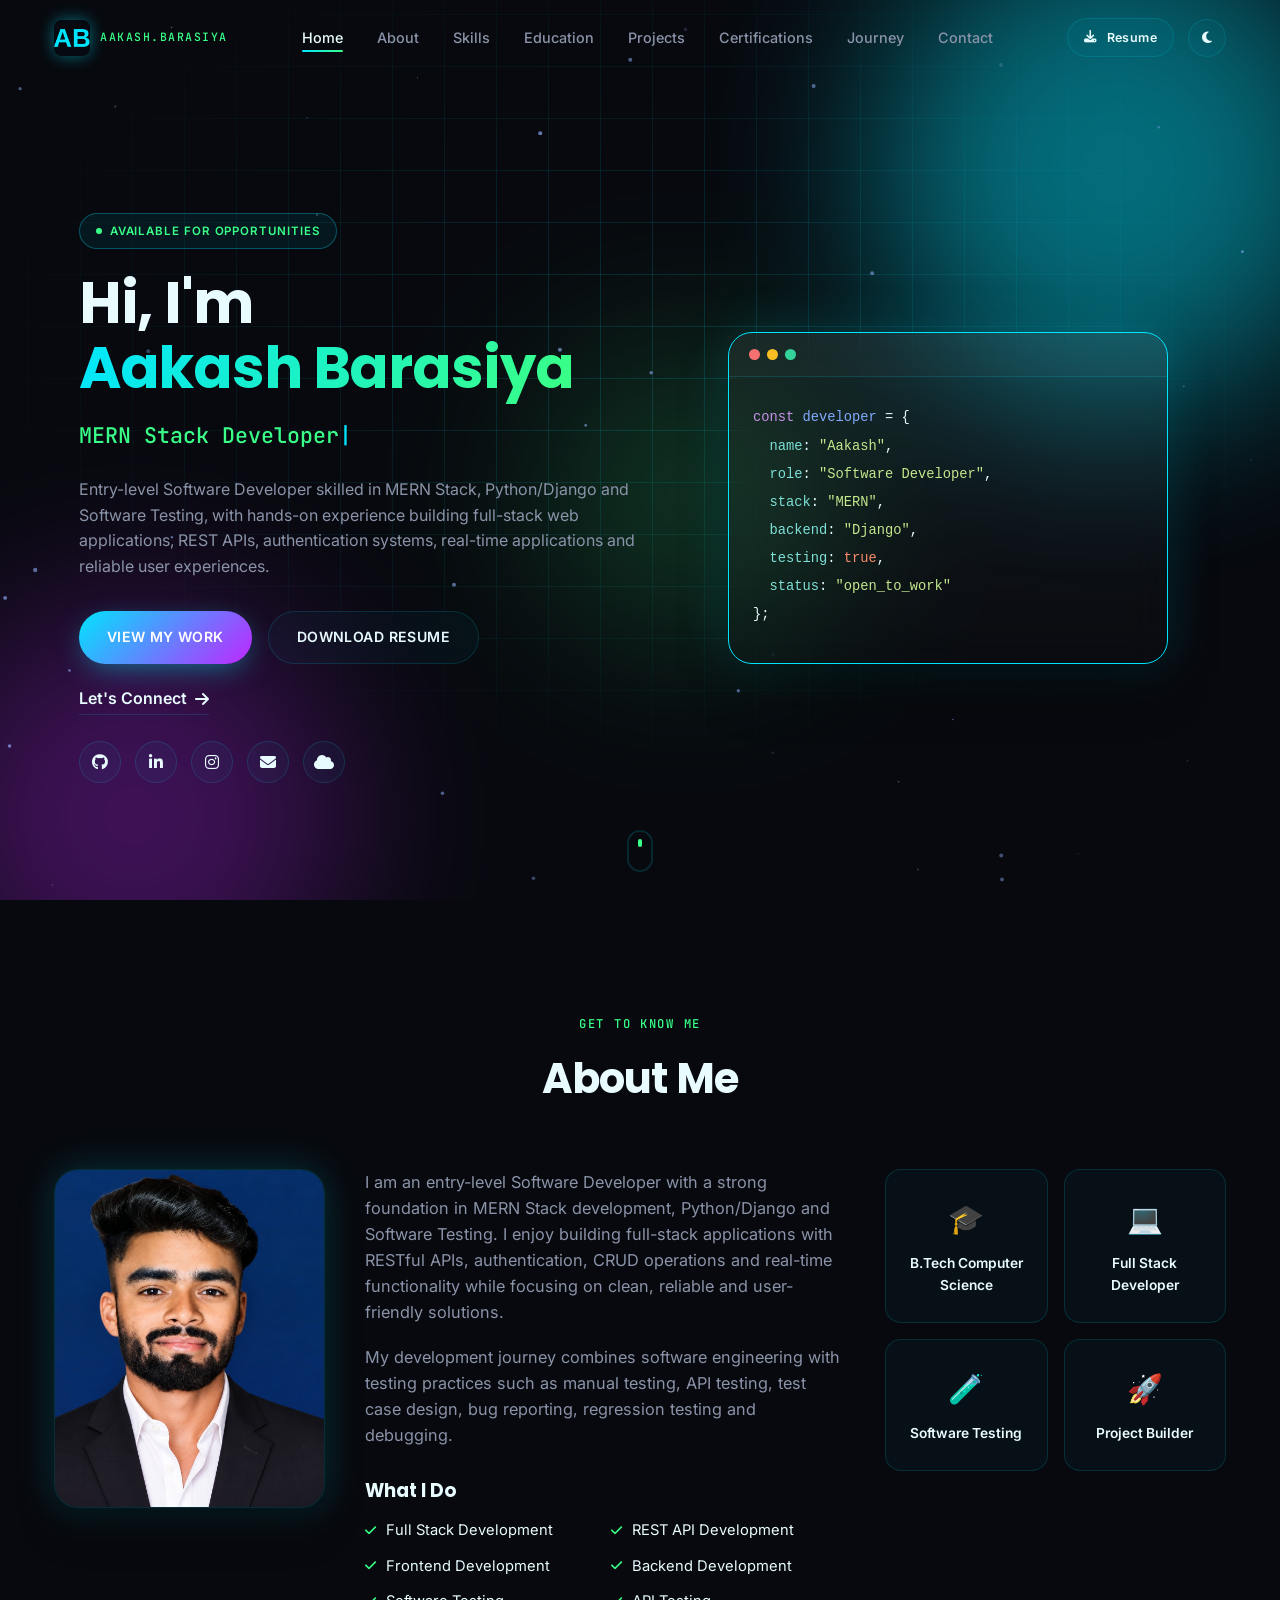
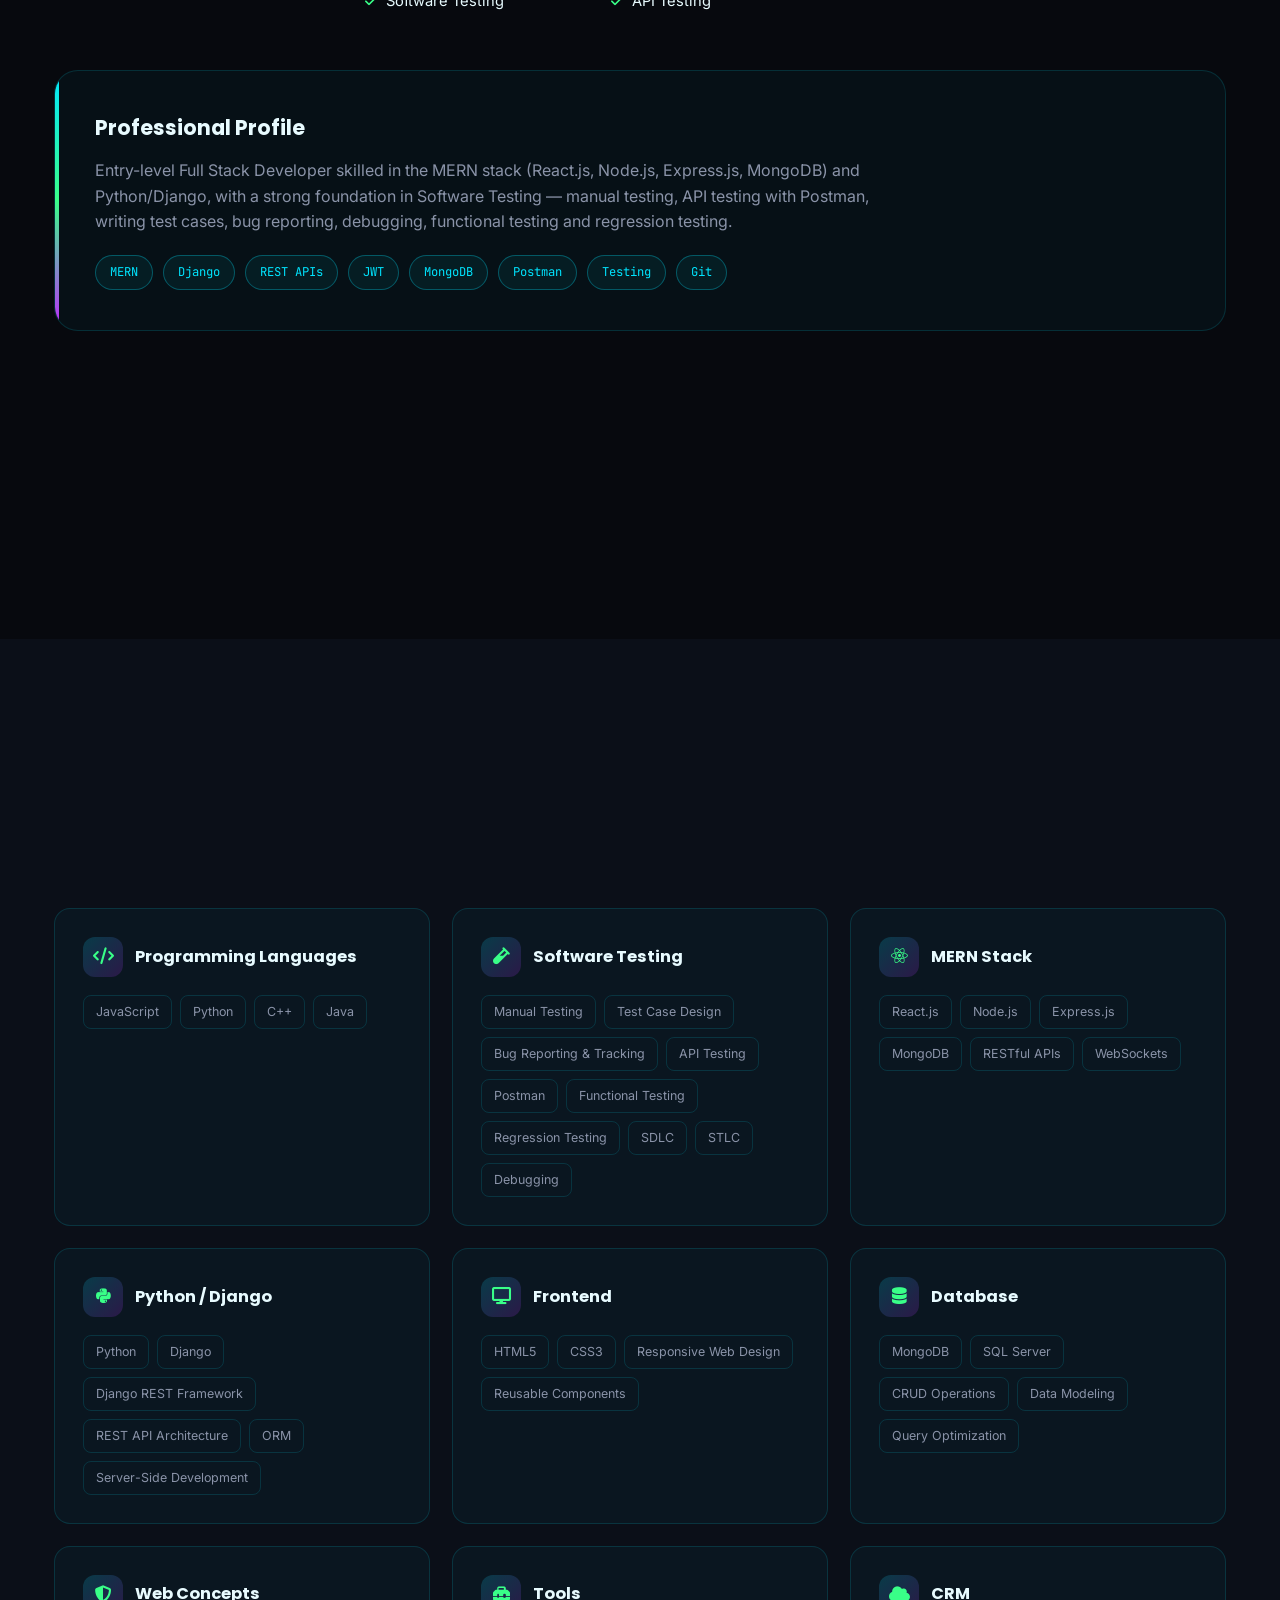
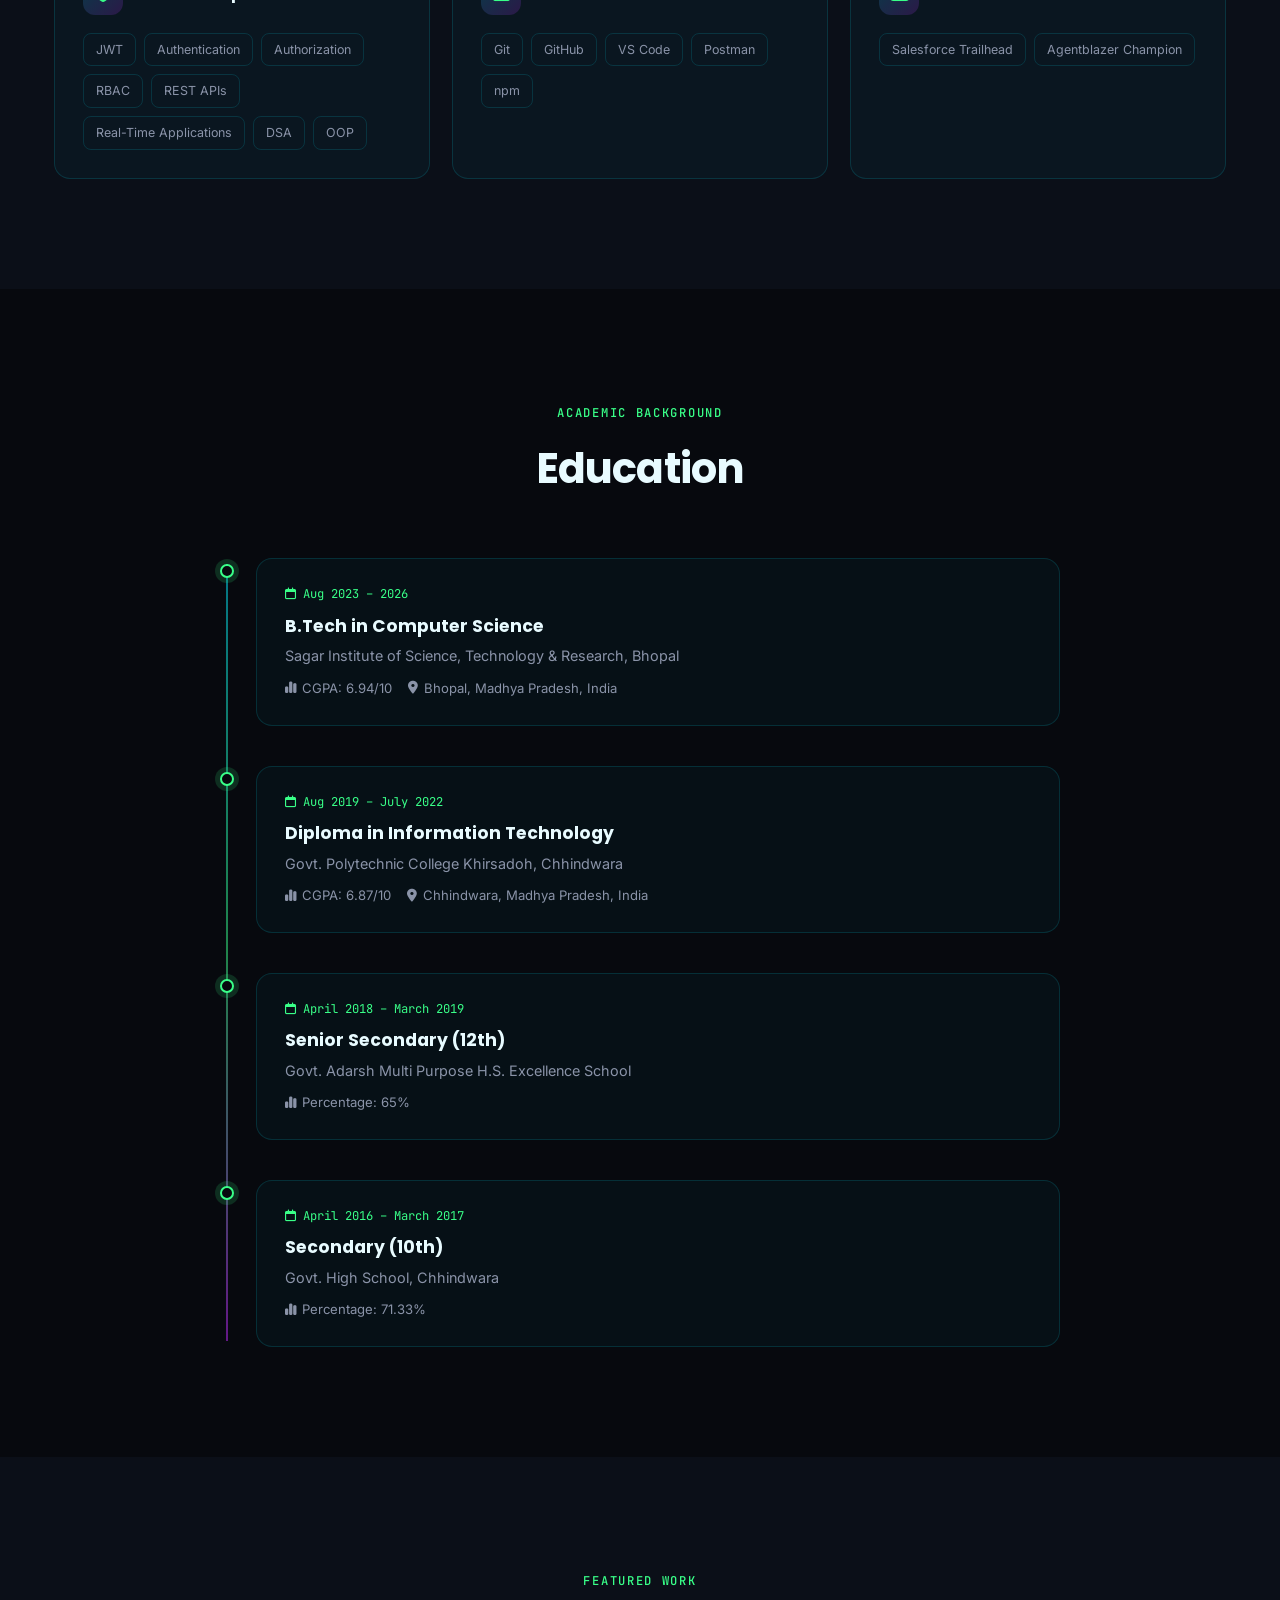
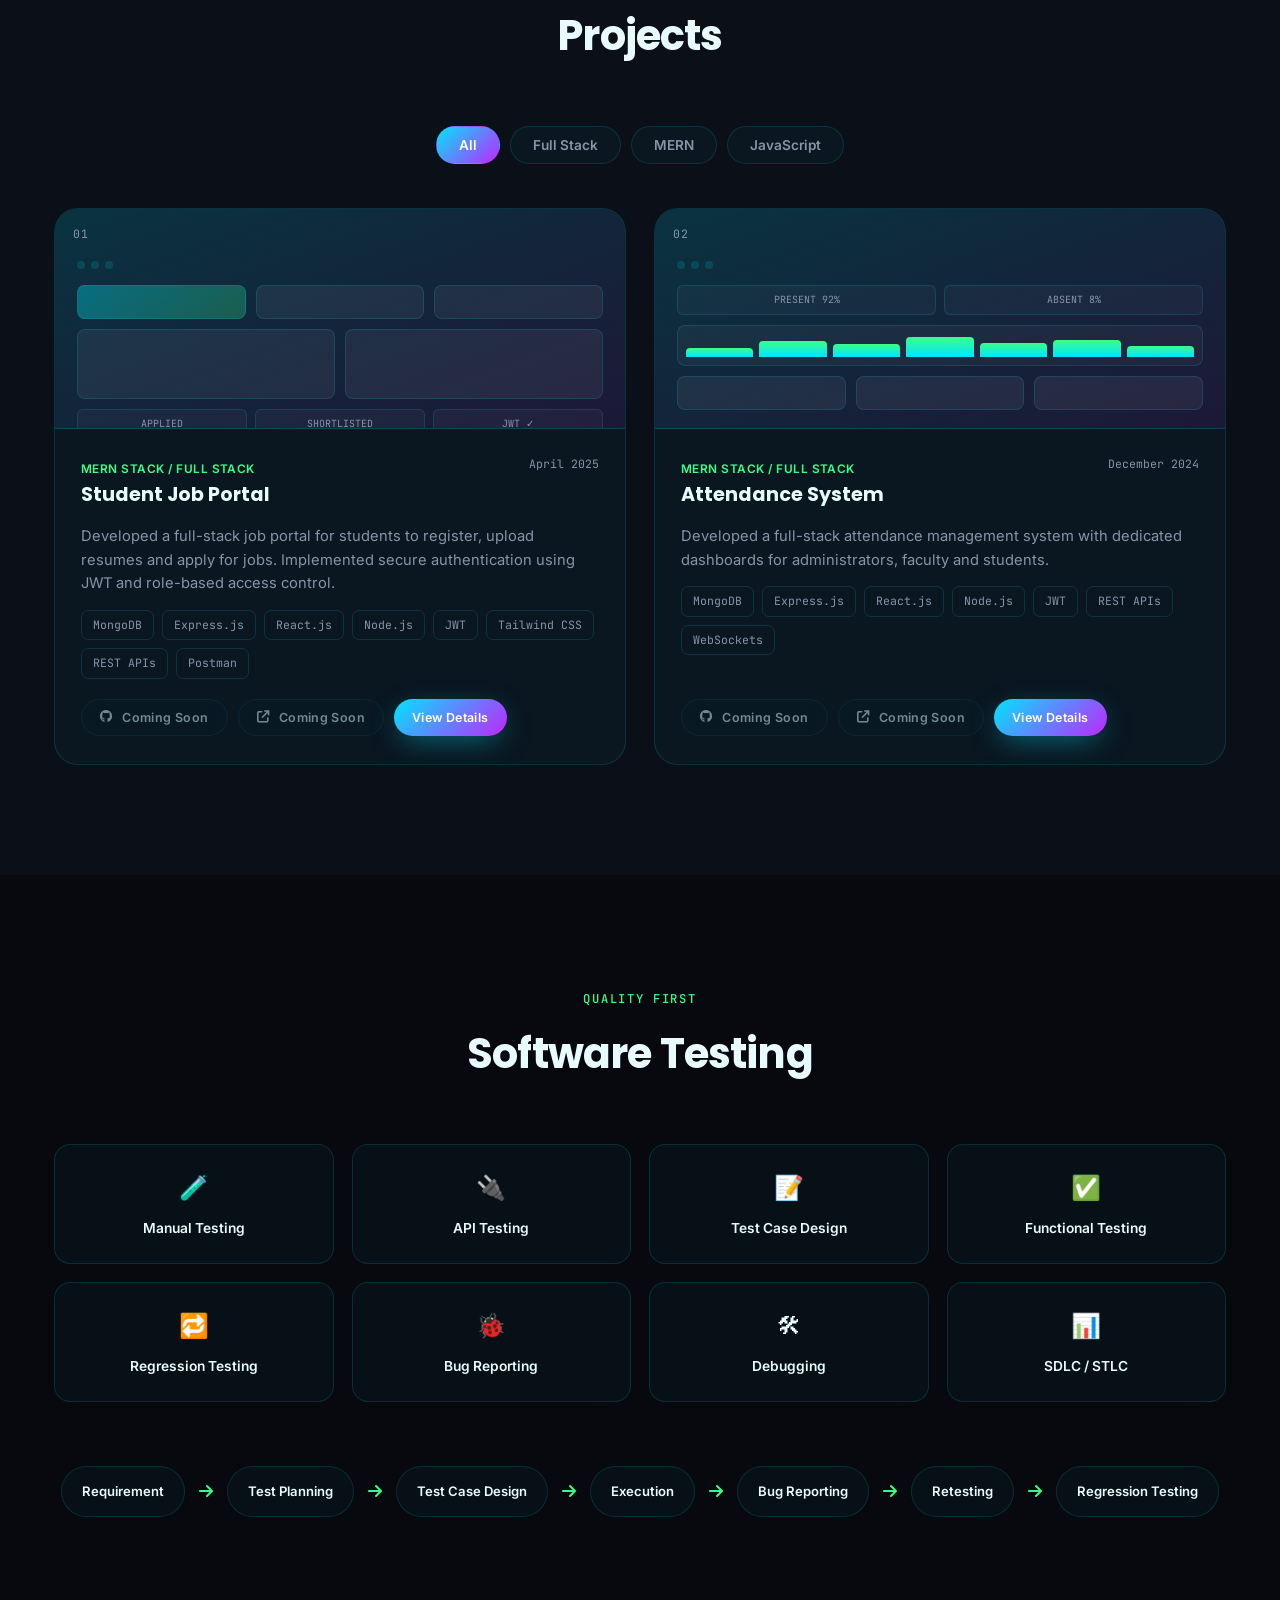
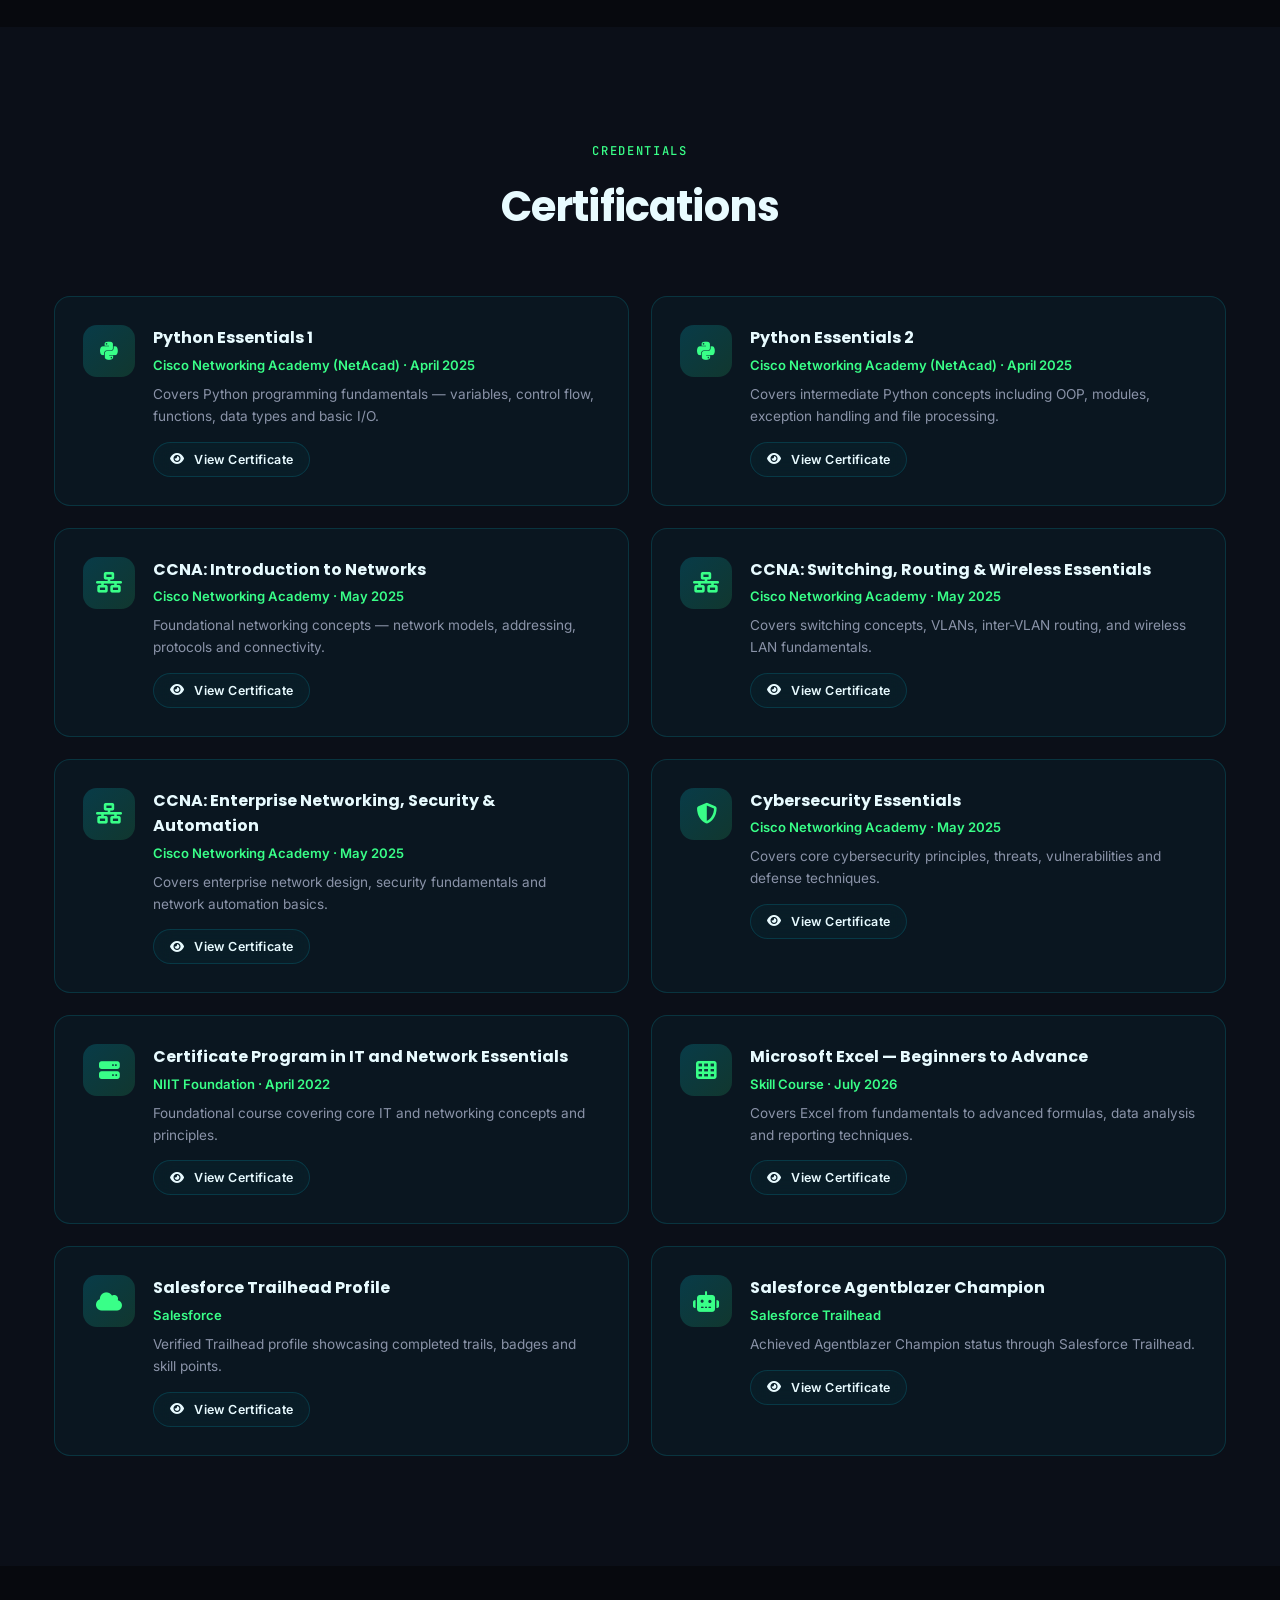
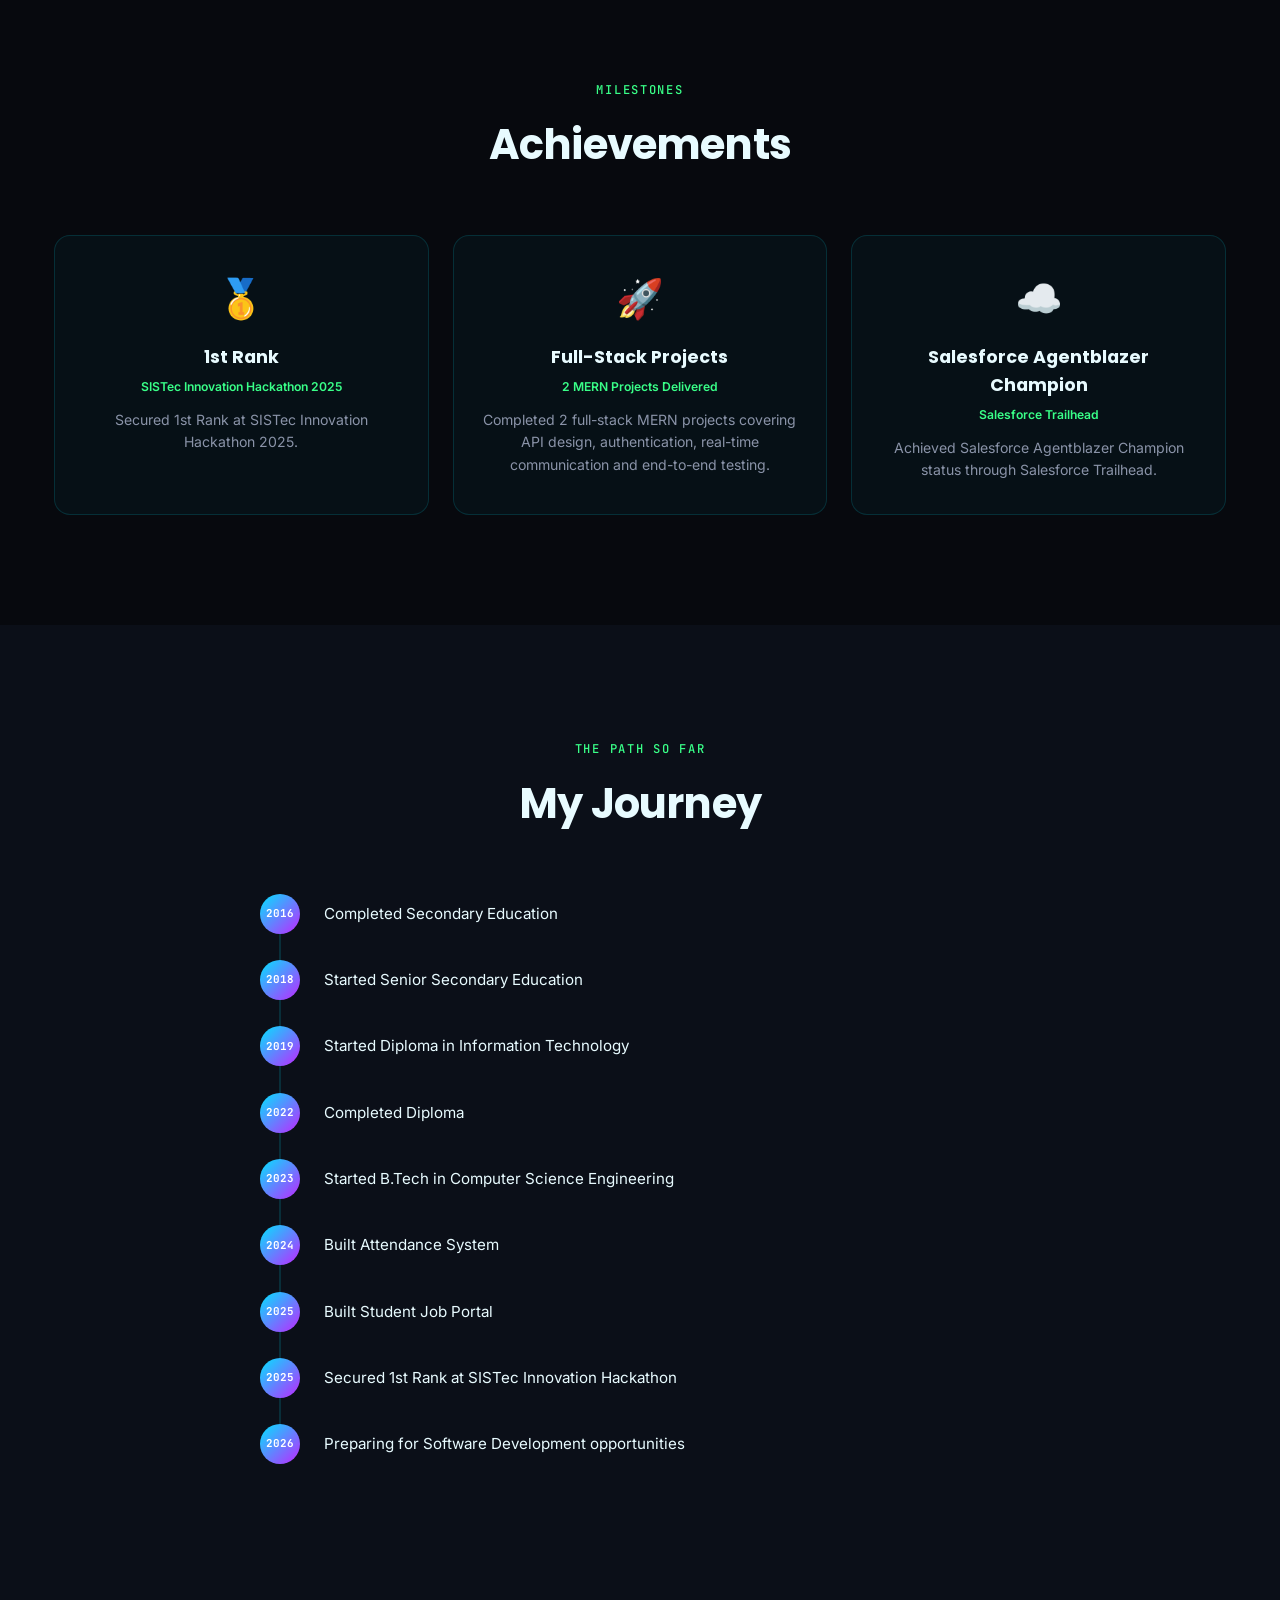
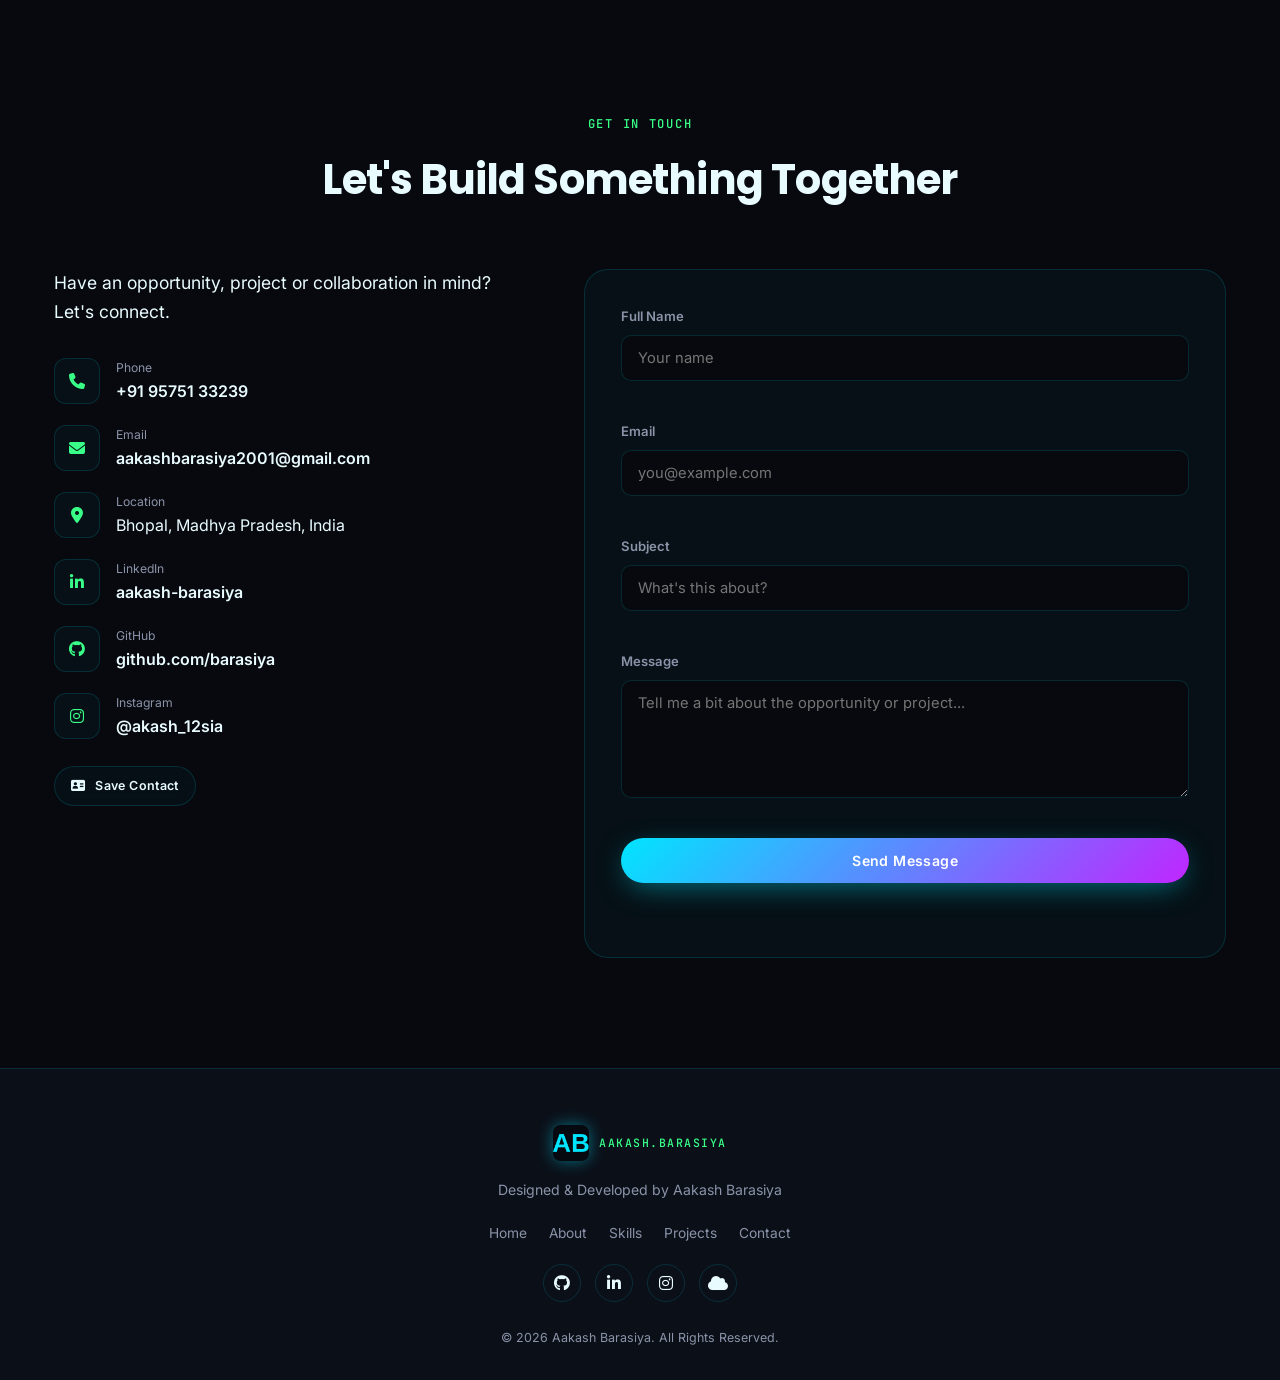
==== commit 678c591a: "Add files via upload" ====
--- a/Aakash-Barasiya-Portfolio.html
+++ b/Aakash-Barasiya-Portfolio.html
@@ -13,8 +13,8 @@
 <meta property="og:title" content="Aakash Barasiya | Software Developer">
 <meta property="og:description" content="Building scalable, responsive and reliable web applications with modern development and testing practices.">
 <meta property="og:type" content="website">
-<meta property="og:url" content="https://aakash-barasiya-vlf5.vercel.app/">
-<meta property="og:image" content="https://aakash-barasiya-vlf5.vercel.app/assets/og-image.png">
+<meta property="og:url" content="https://aakash-barasiya.vercel.app/">
+<meta property="og:image" content="https://aakash-barasiya.vercel.app/assets/og-image.png">
 <meta property="og:image:width" content="1200">
 <meta property="og:image:height" content="630">
 
@@ -22,7 +22,7 @@
 <meta name="twitter:card" content="summary_large_image">
 <meta name="twitter:title" content="Aakash Barasiya | Software Developer">
 <meta name="twitter:description" content="Building scalable, responsive and reliable web applications with modern development and testing practices.">
-<meta name="twitter:image" content="https://aakash-barasiya-vlf5.vercel.app/assets/og-image.png">
+<meta name="twitter:image" content="https://aakash-barasiya.vercel.app/assets/og-image.png">
 
 <!-- Structured Data (Person schema) -->
 <script type="application/ld+json">
@@ -31,8 +31,8 @@
   "@type": "Person",
   "name": "Aakash Barasiya",
   "jobTitle": "Software Developer",
-  "url": "https://aakash-barasiya-vlf5.vercel.app/",
-  "image": "https://aakash-barasiya-vlf5.vercel.app/assets/og-image.png",
+  "url": "https://aakash-barasiya.vercel.app/",
+  "image": "https://aakash-barasiya.vercel.app/assets/og-image.png",
   "email": "mailto:aakashbarasiya2001@gmail.com",
   "telephone": "+91-95751-33239",
   "address": {
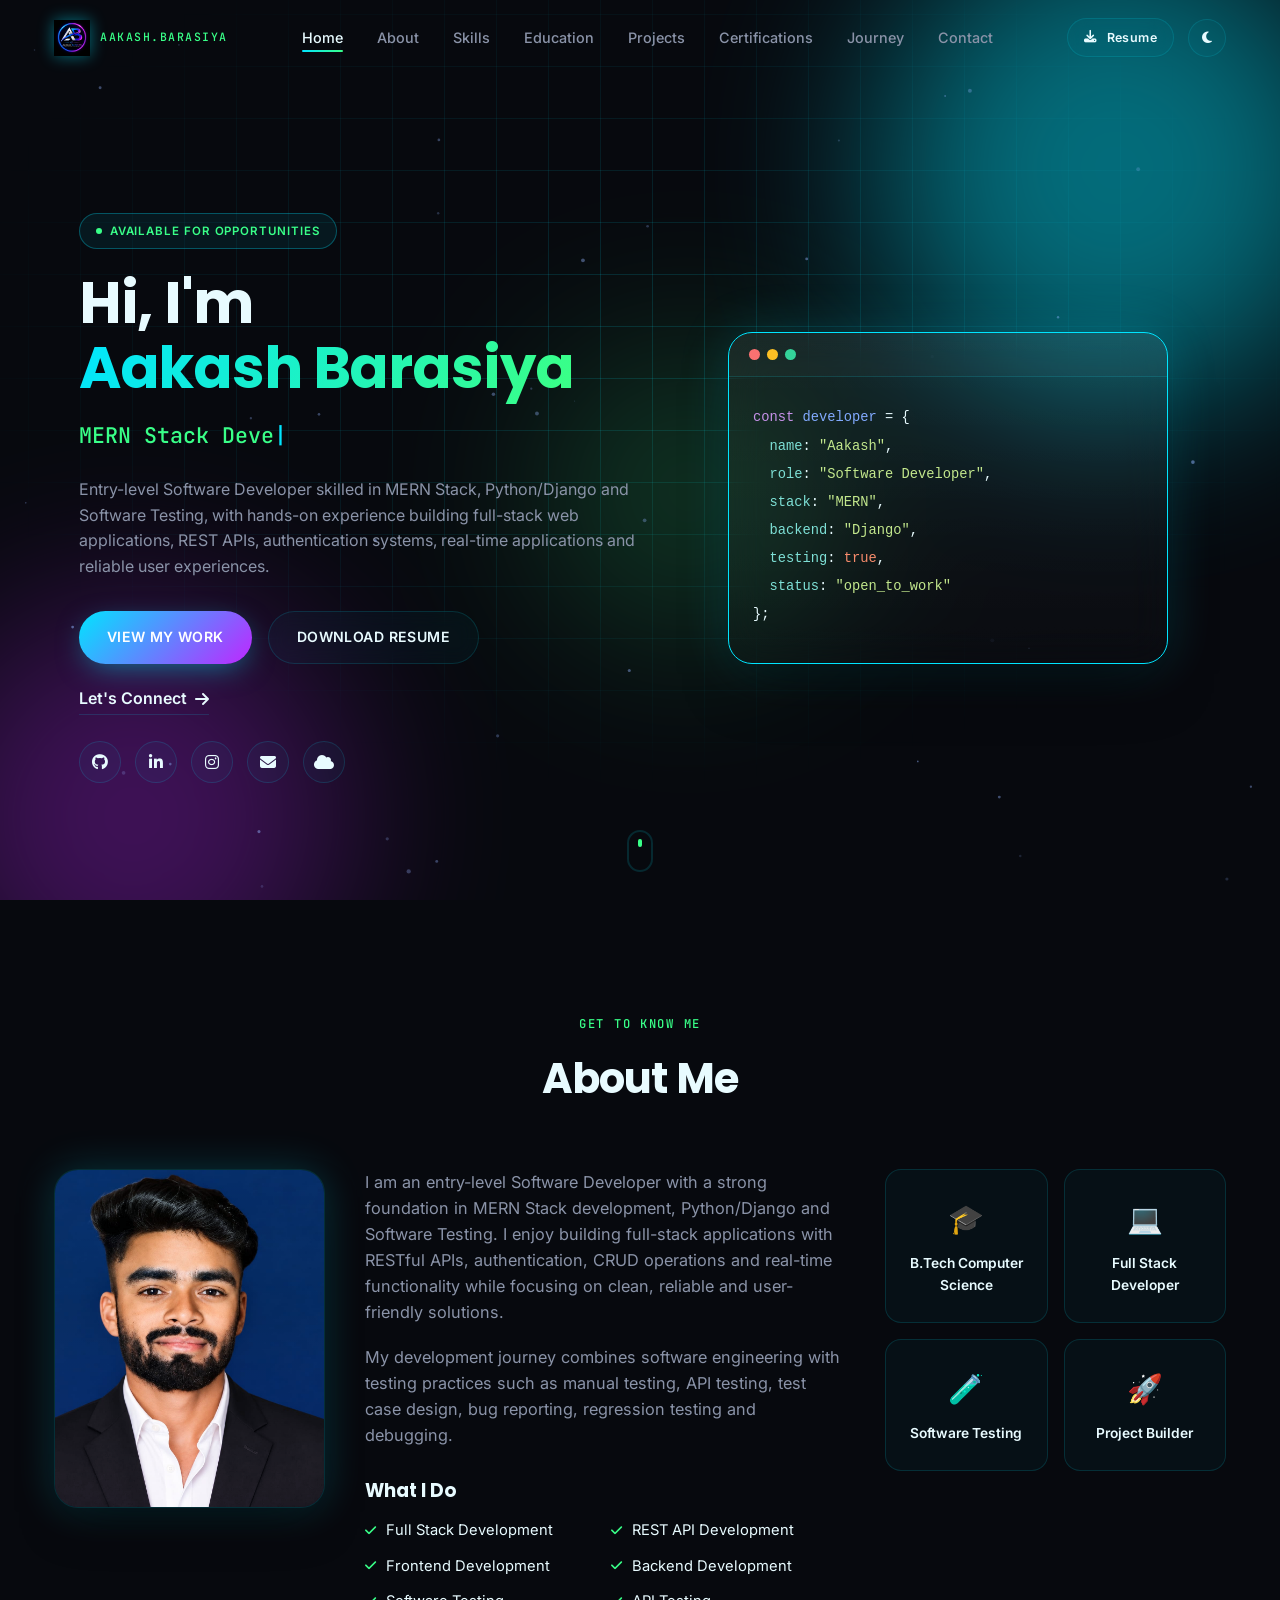
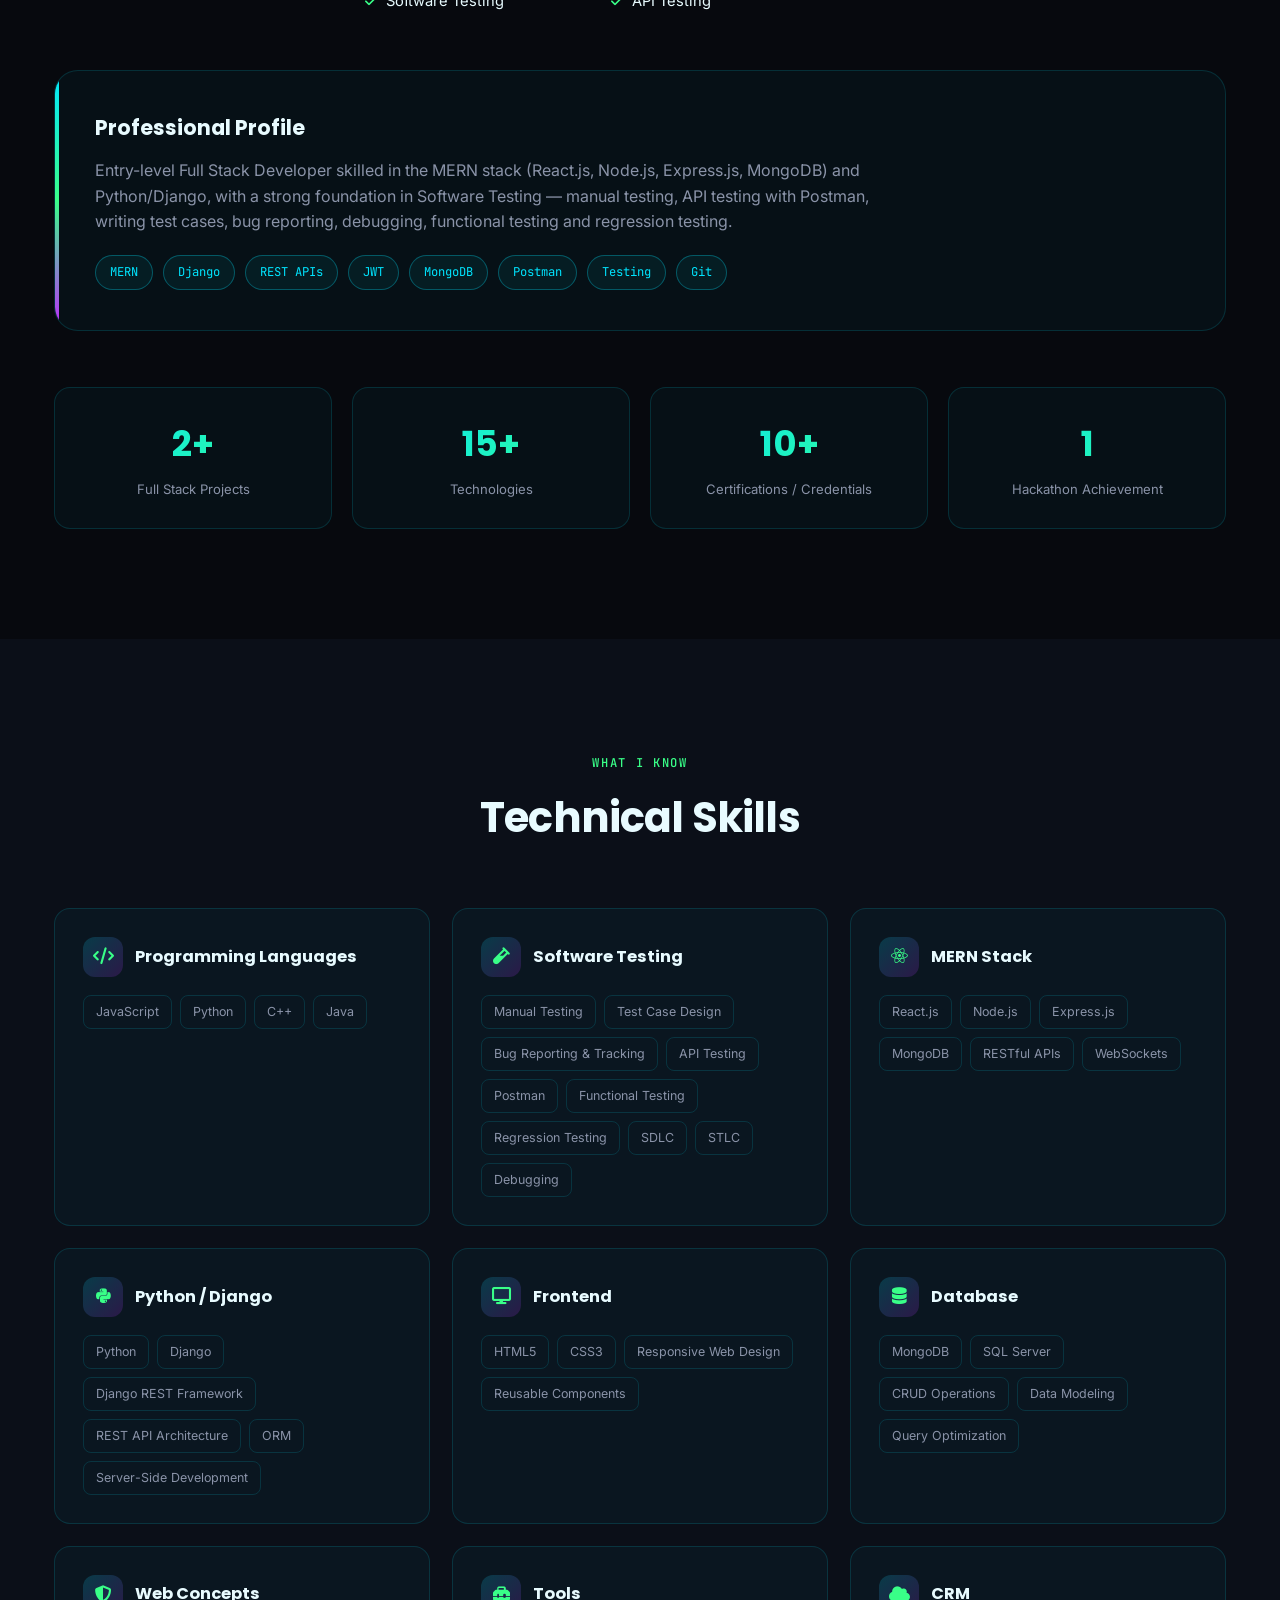
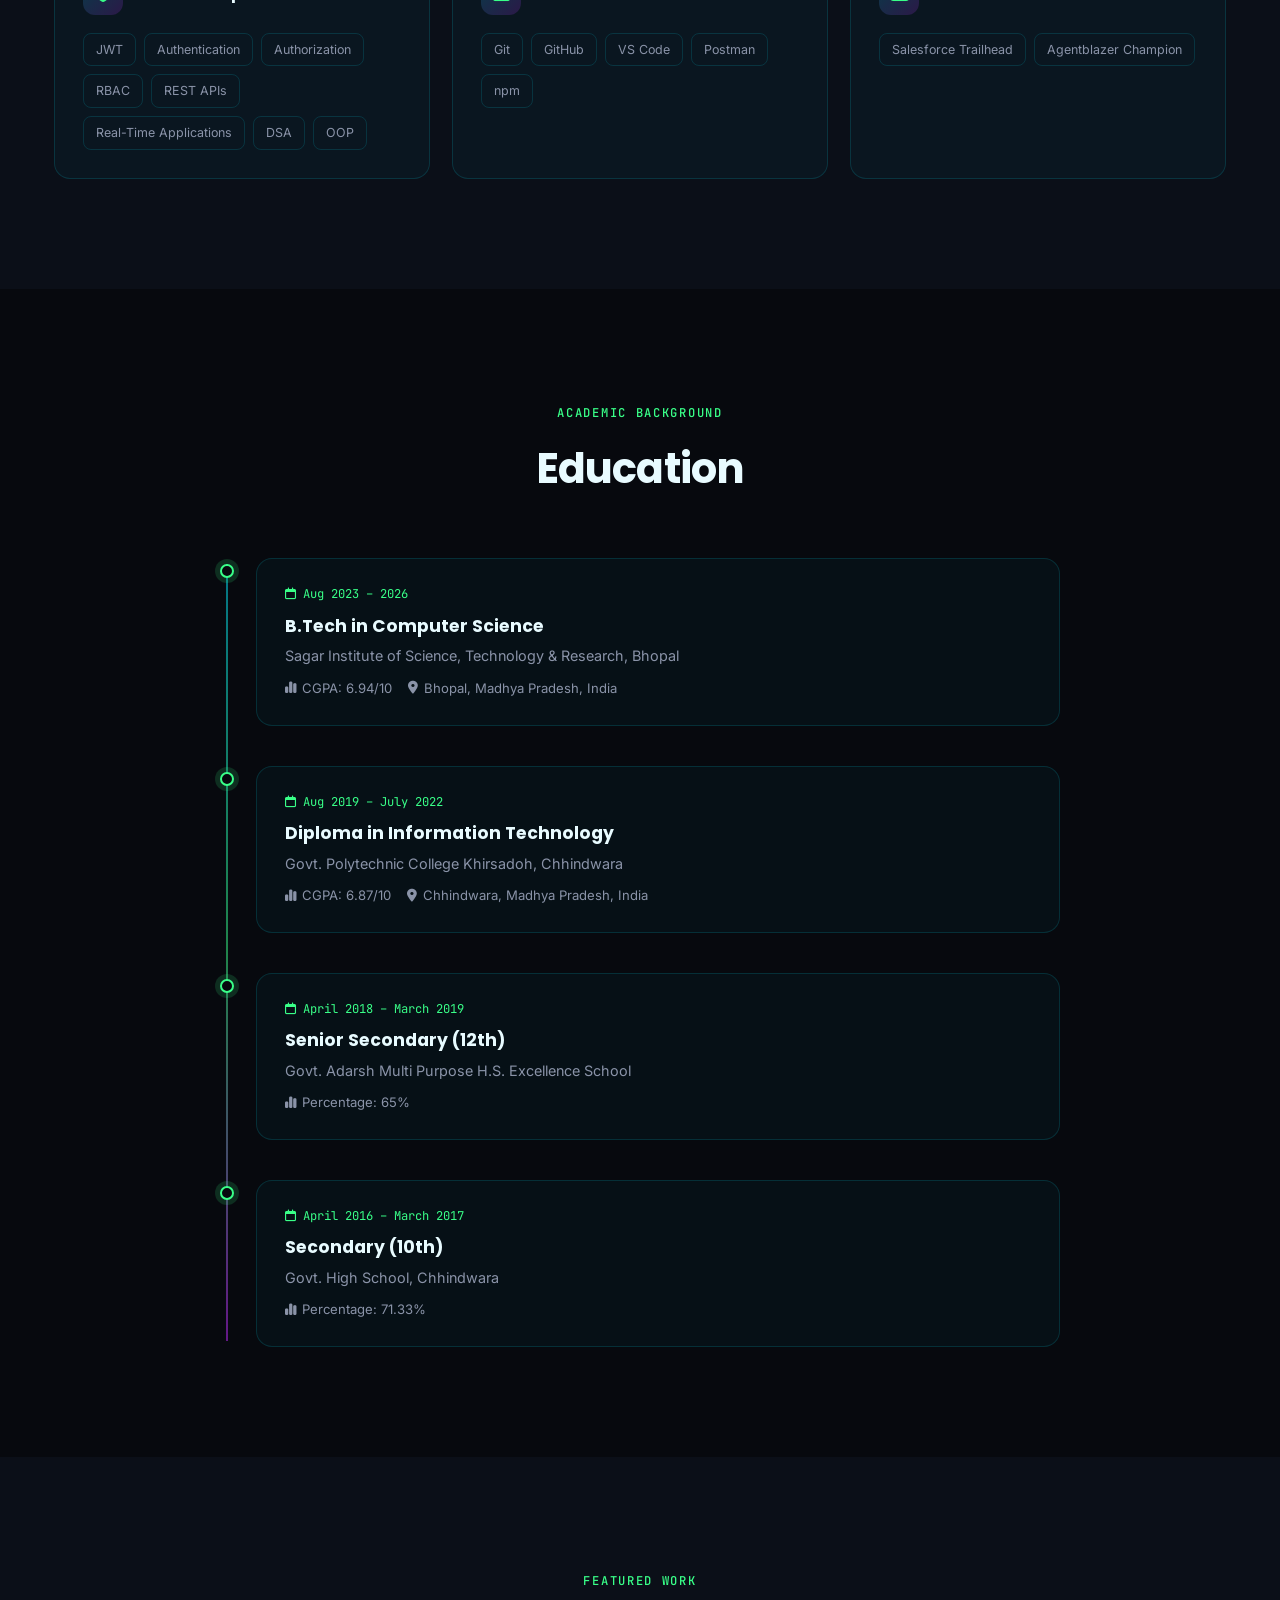
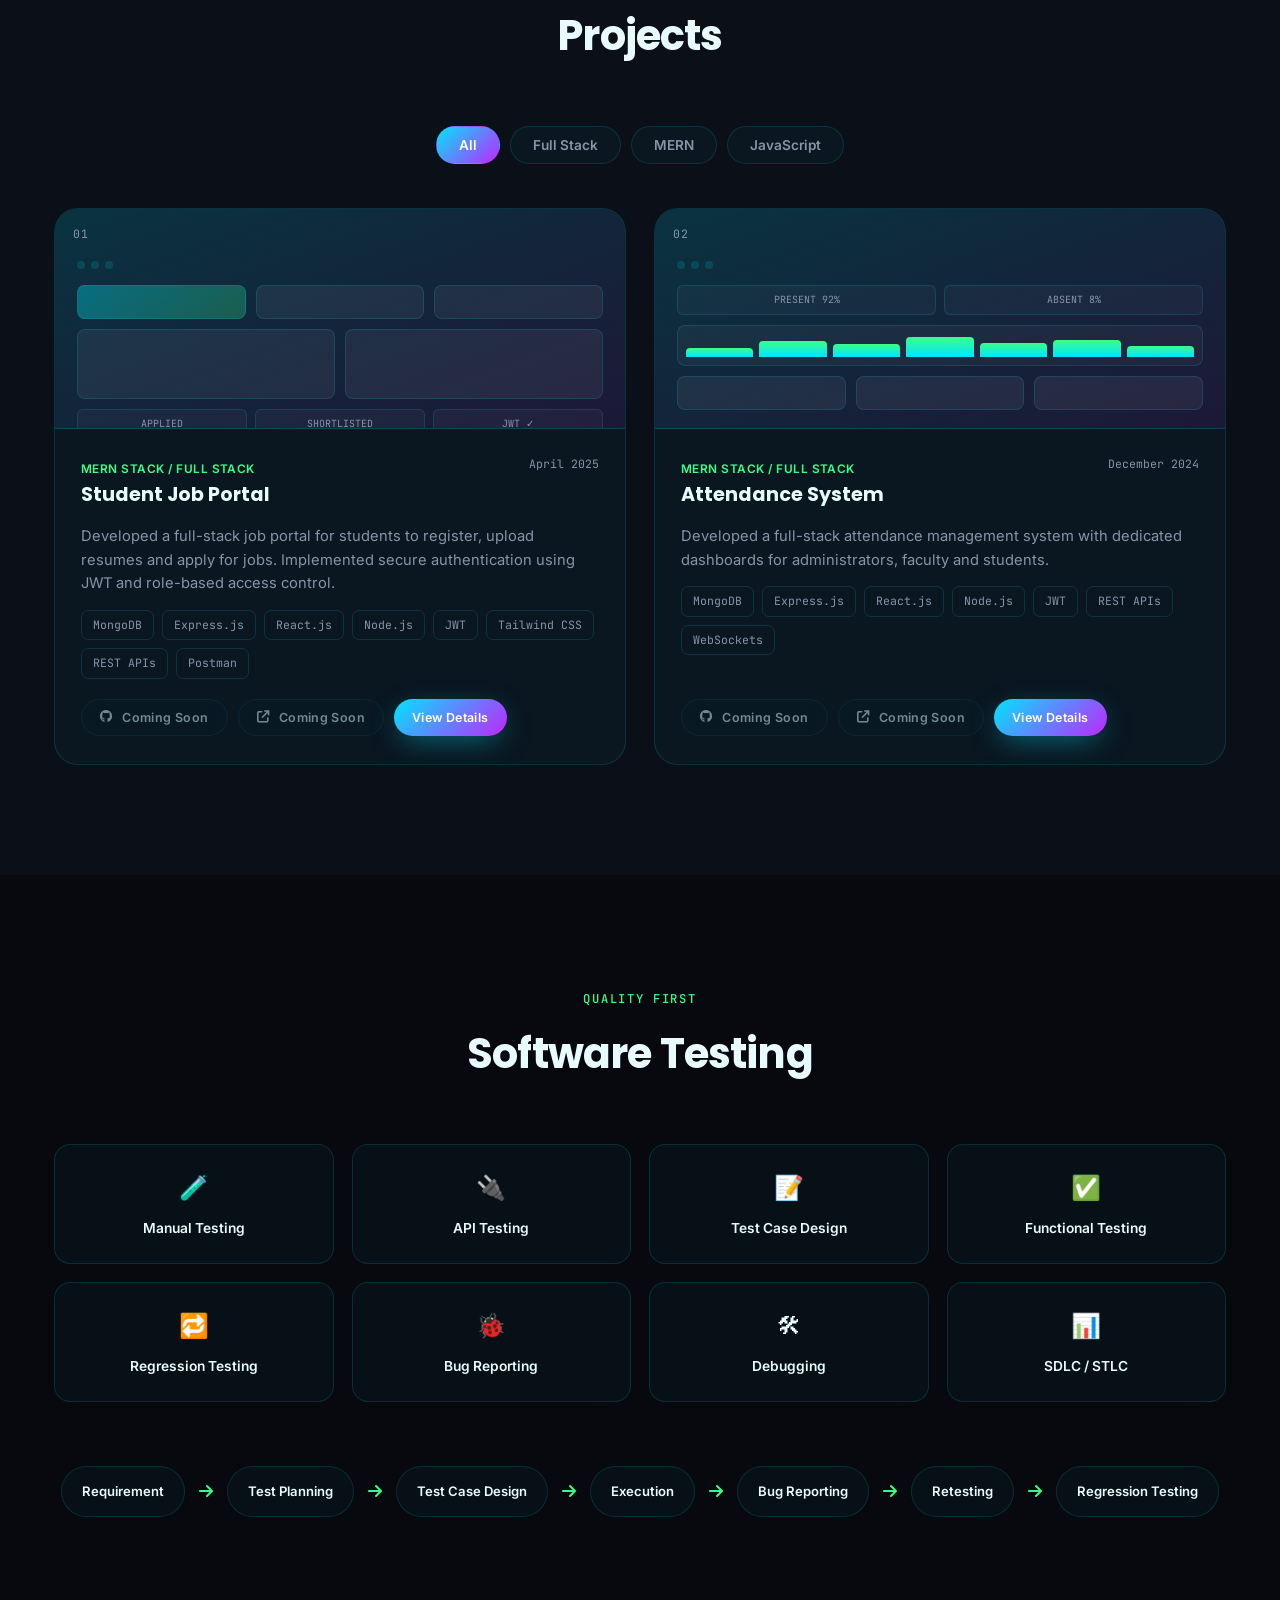
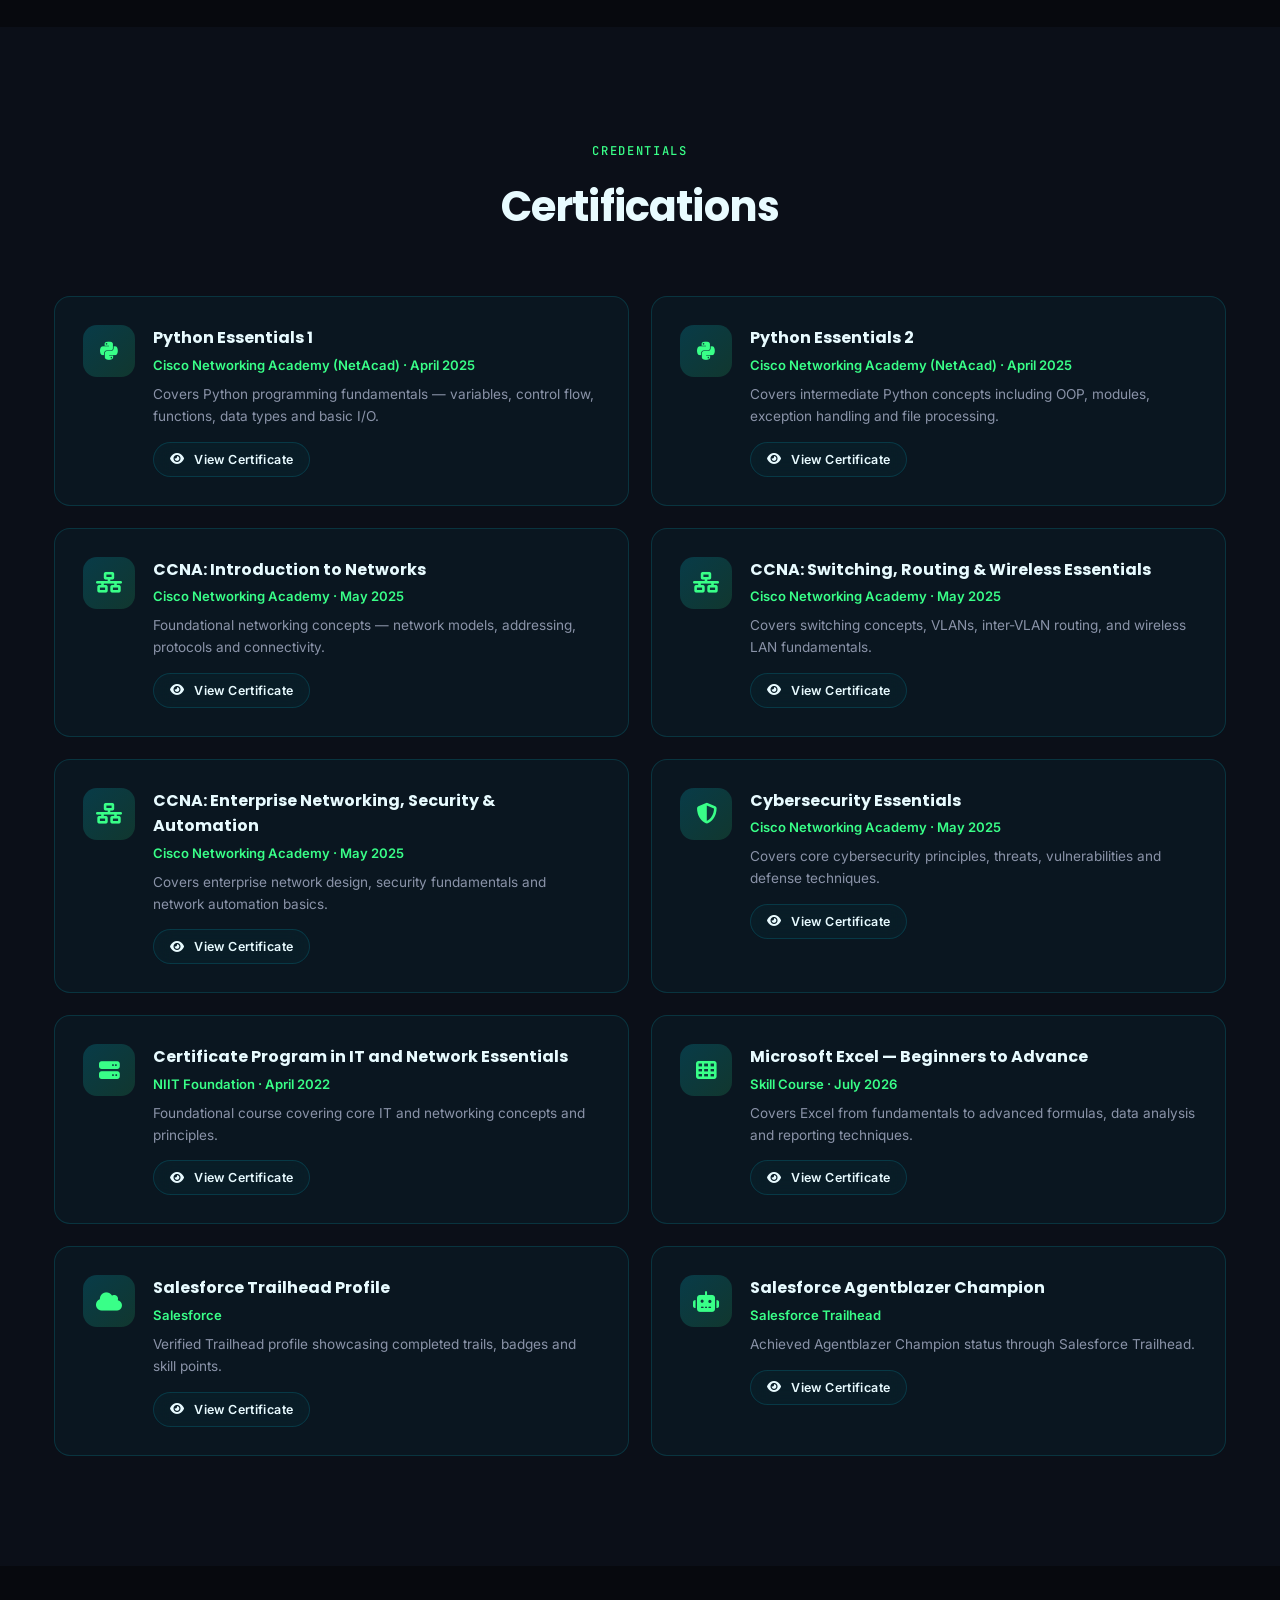
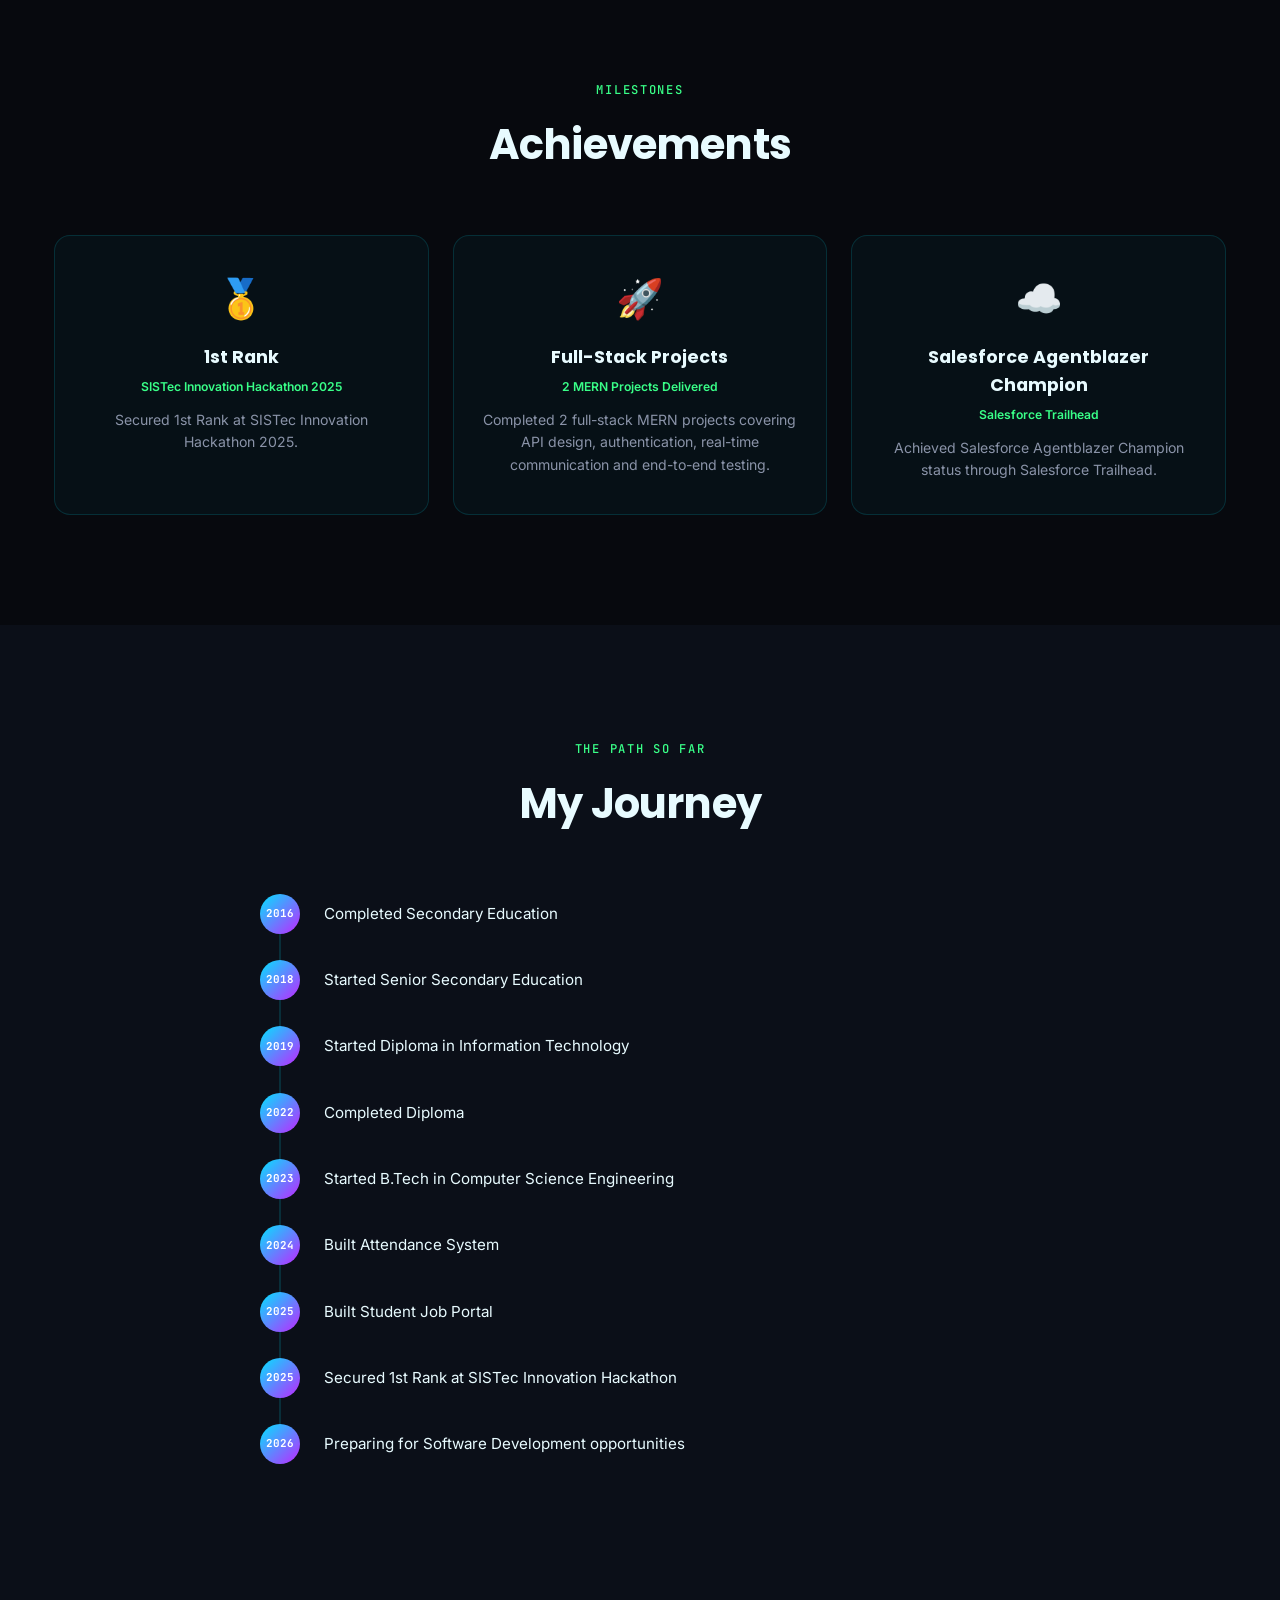
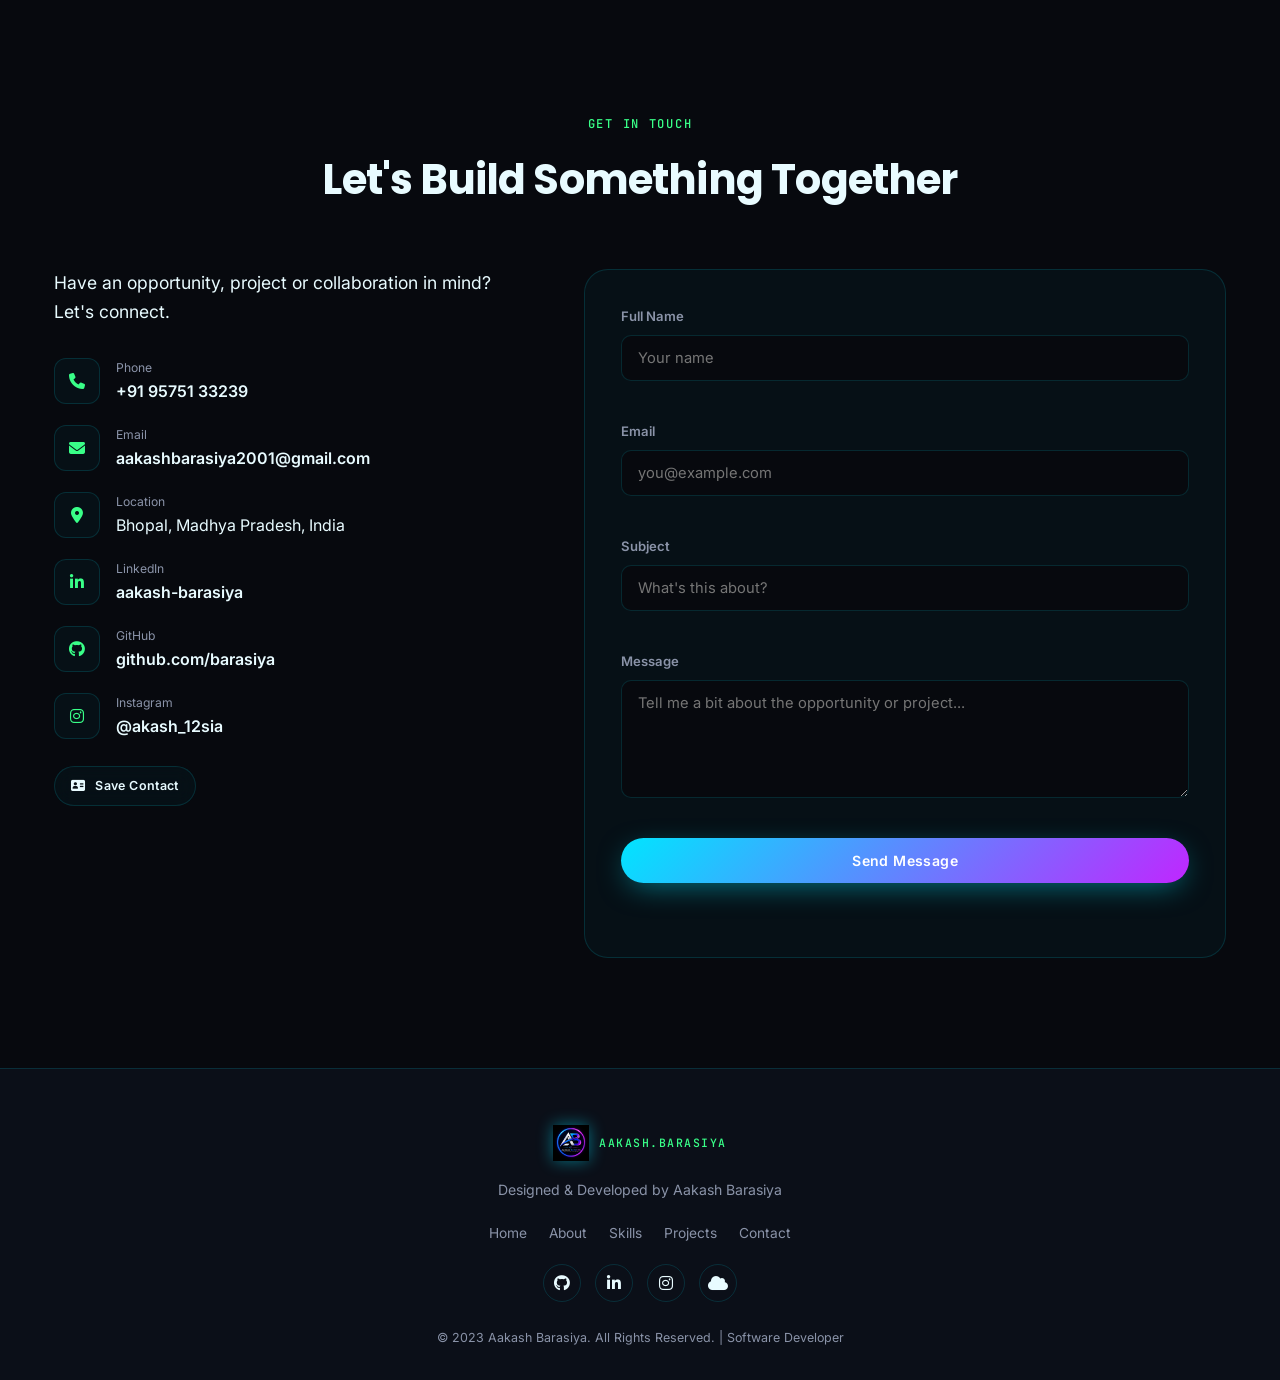
==== commit a6192aea: "Add files via upload" ====
--- a/Aakash-Barasiya-Portfolio.html
+++ b/Aakash-Barasiya-Portfolio.html
@@ -49,7 +49,7 @@
 }
 </script>
 
-<link rel="icon" type="image/png" href="[data-uri]">
+<link rel="icon" type="image/png" href="[data-uri]">
 
 <!-- PWA support -->
 <link rel="manifest" href="manifest.json">
@@ -1491,7 +1491,7 @@
       <a href="https://www.salesforce.com/trailblazer/t7mpse1x1tpvquslsp" target="_blank" rel="noopener noreferrer" aria-label="Salesforce Trailhead"><i class="fa-solid fa-cloud"></i></a>
     </div>
 
-    <p class="footer-copyright">© 2026 Aakash Barasiya. All Rights Reserved.</p>
+    <p class="footer-copyright">© 2023 Aakash Barasiya. All Rights Reserved. | Software Developer</p>
   </div>
 </footer>
 
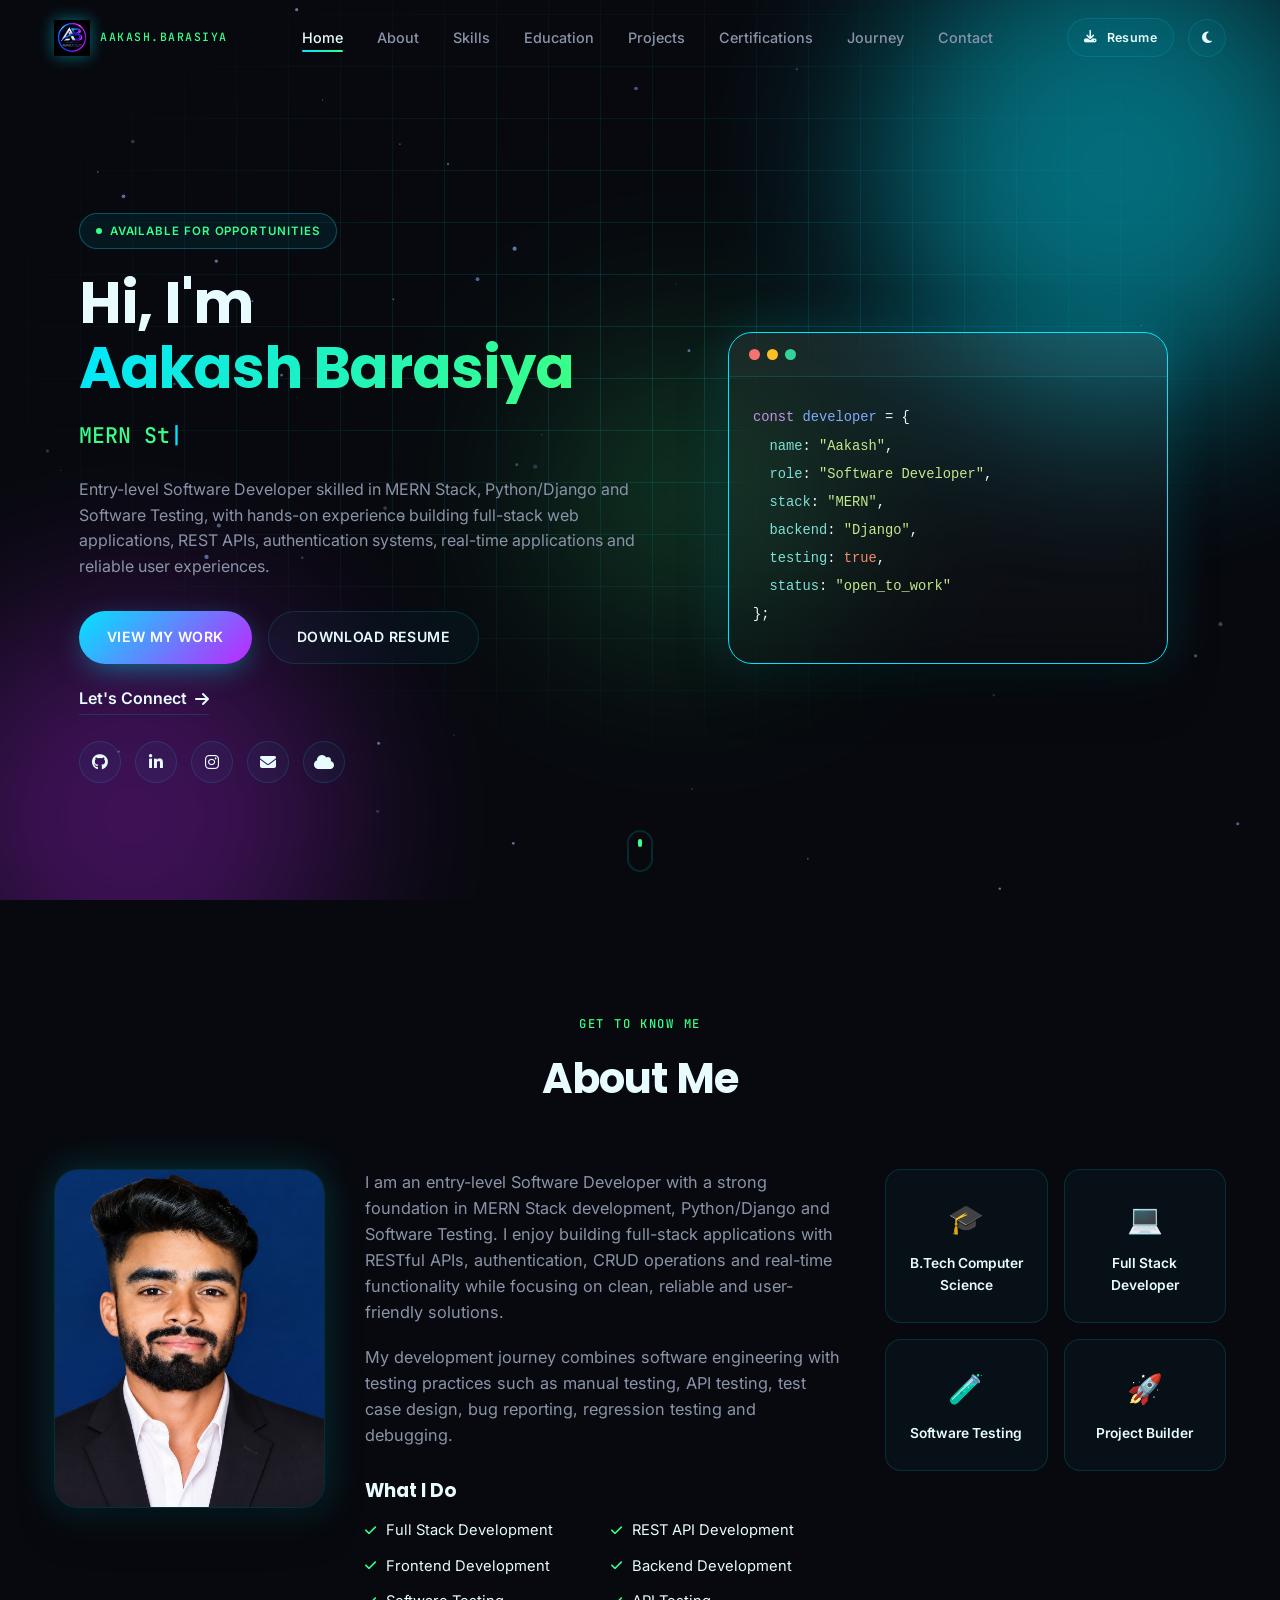
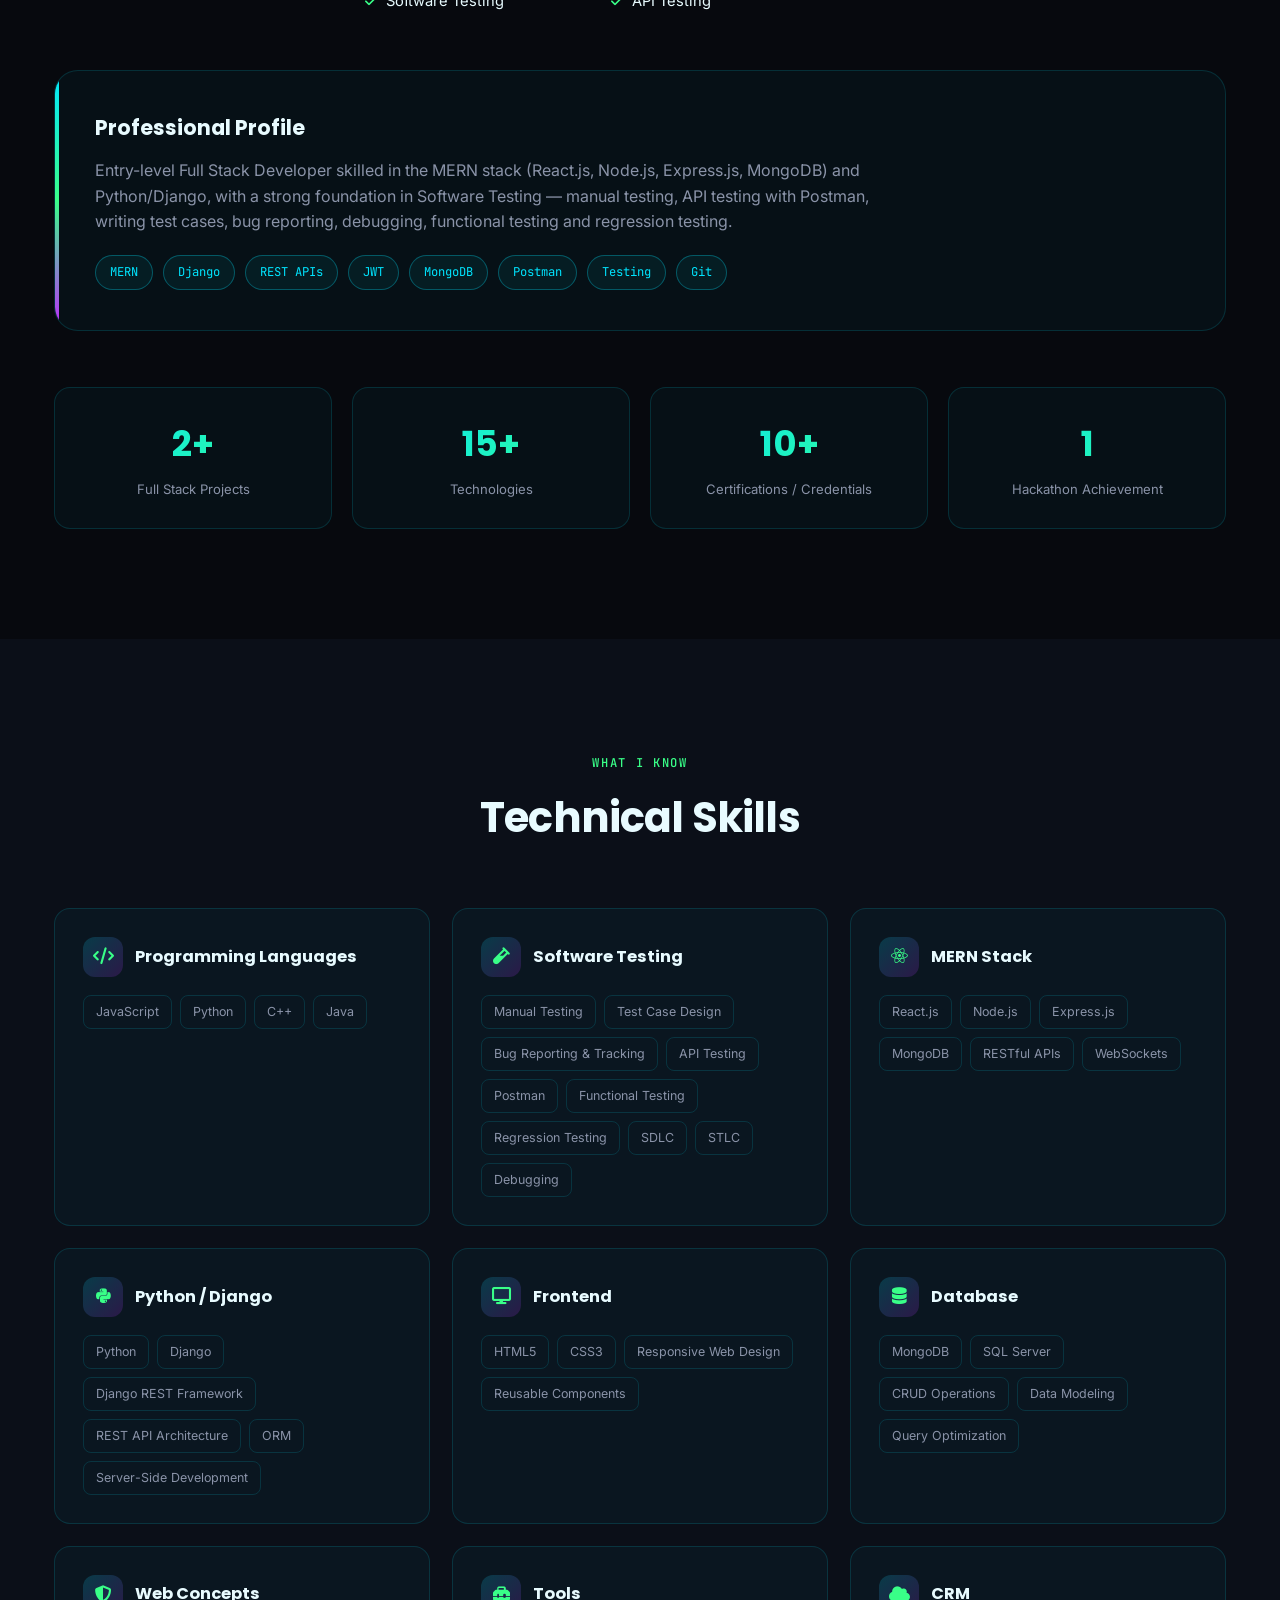
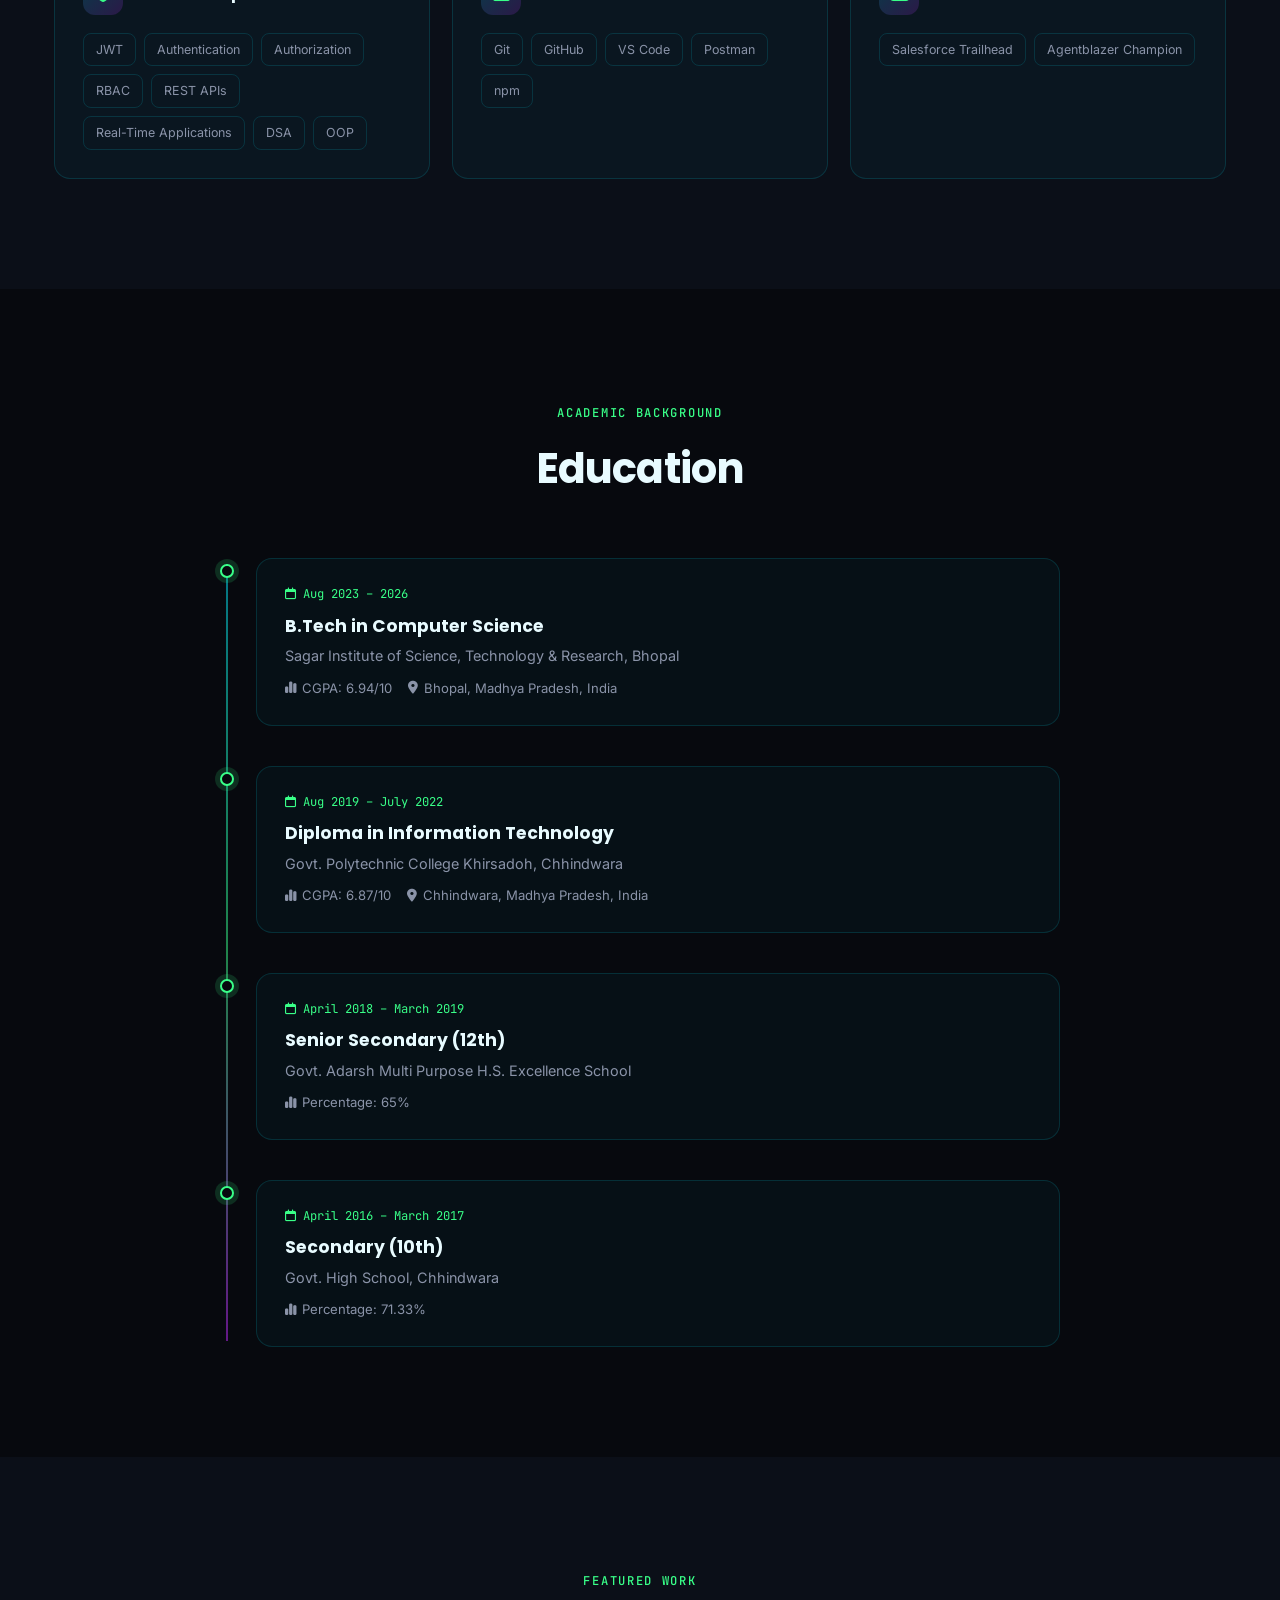
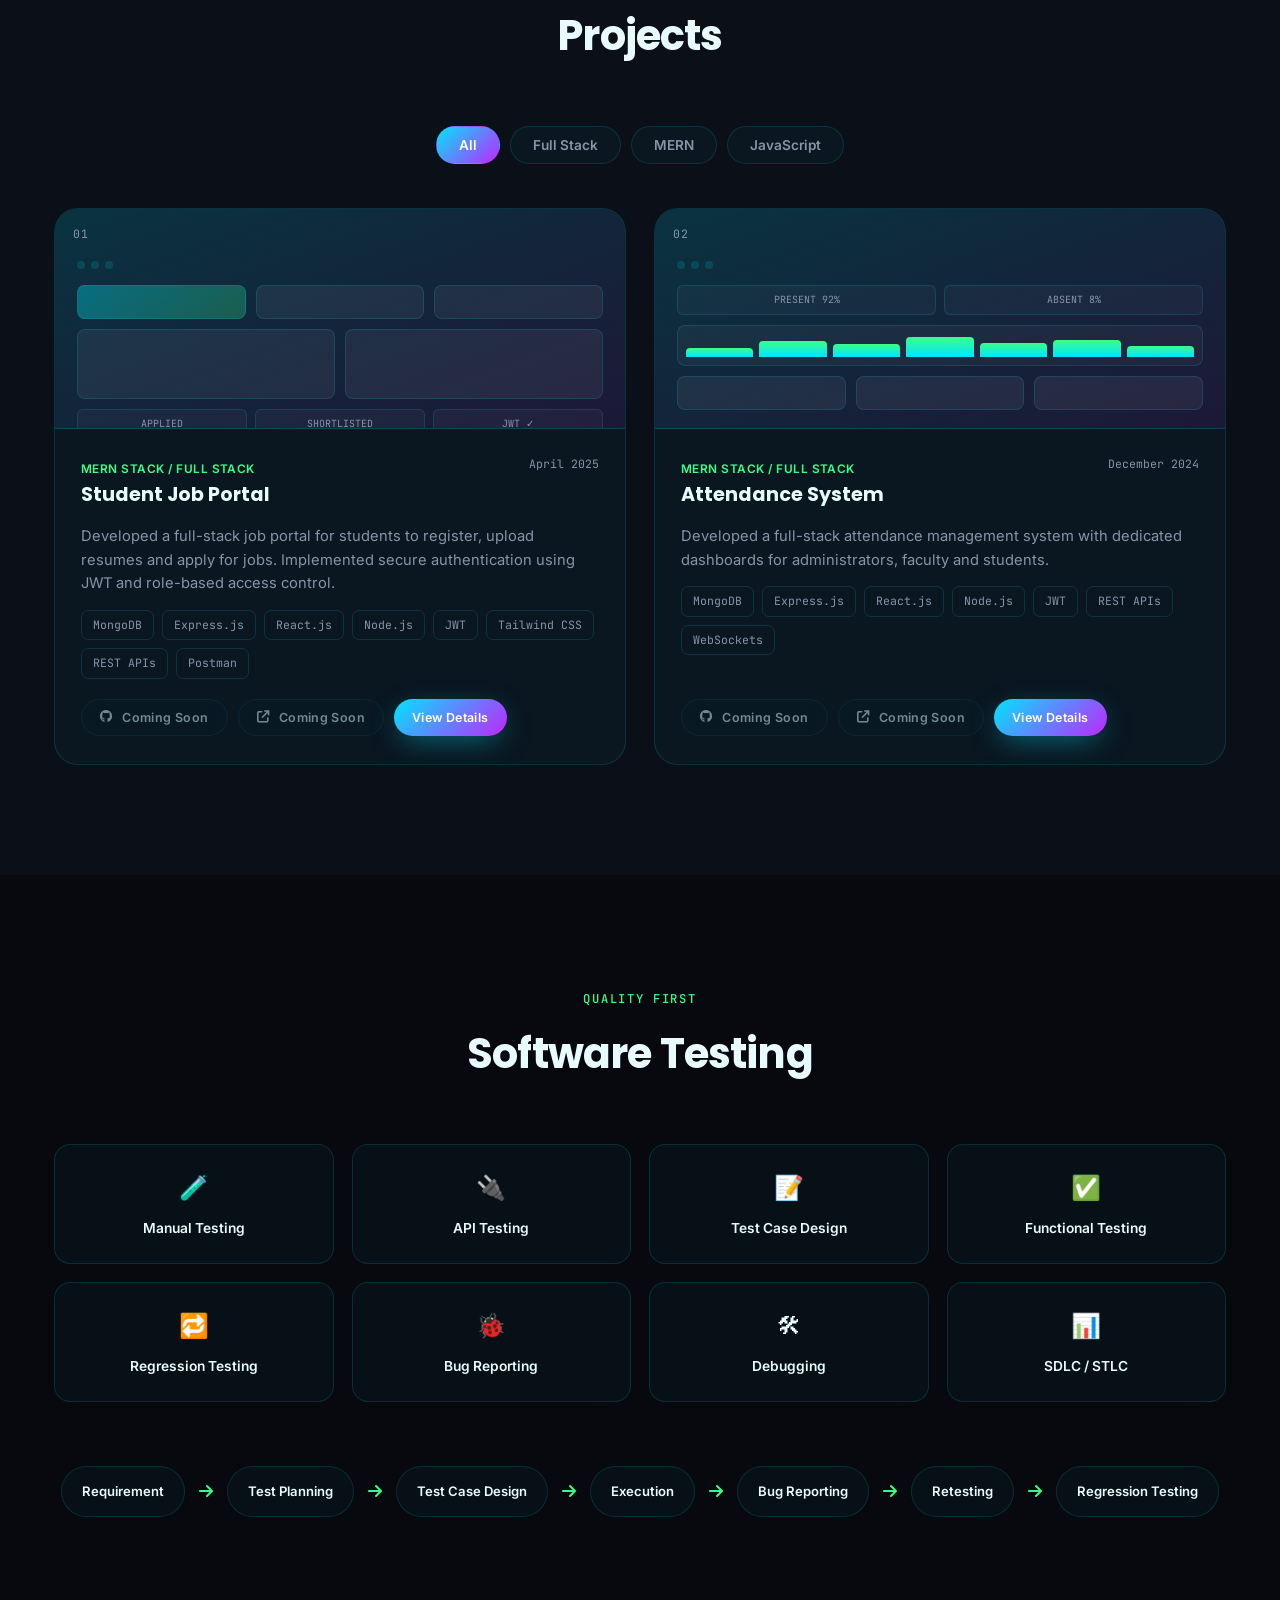
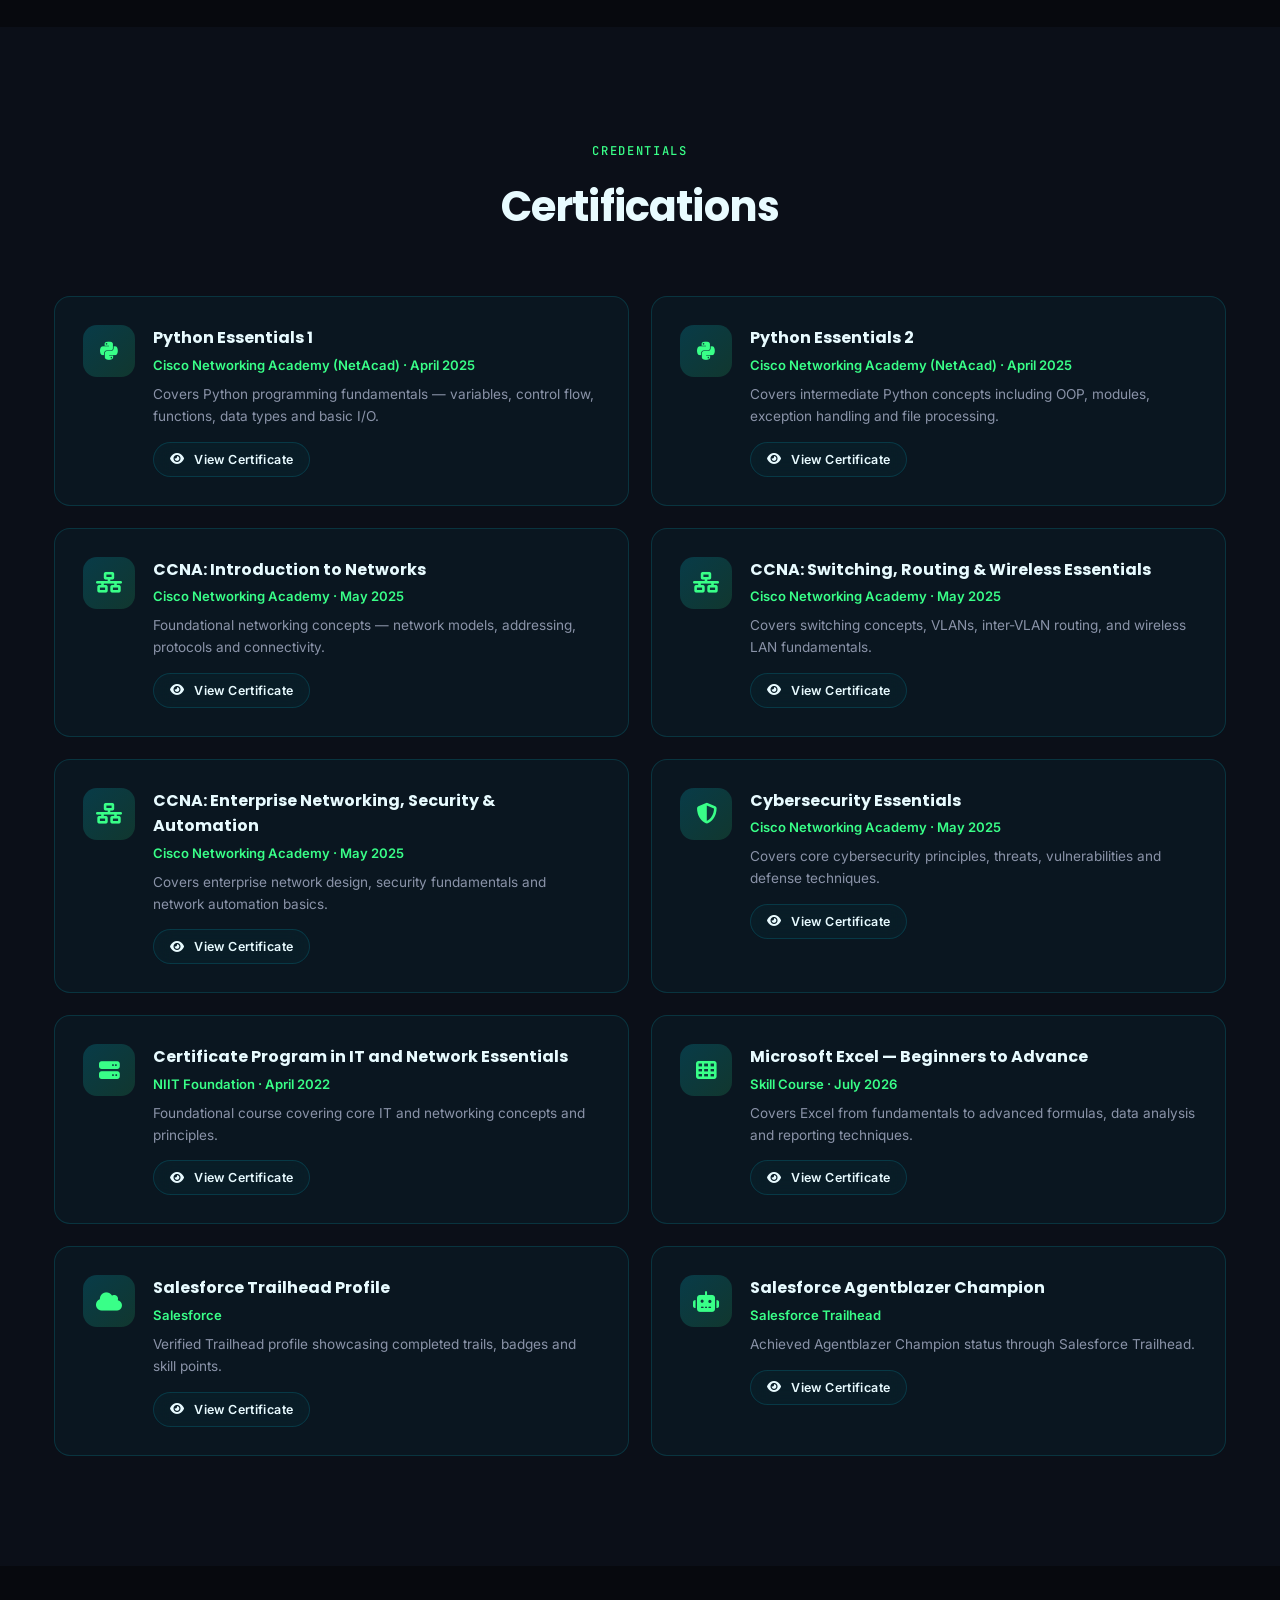
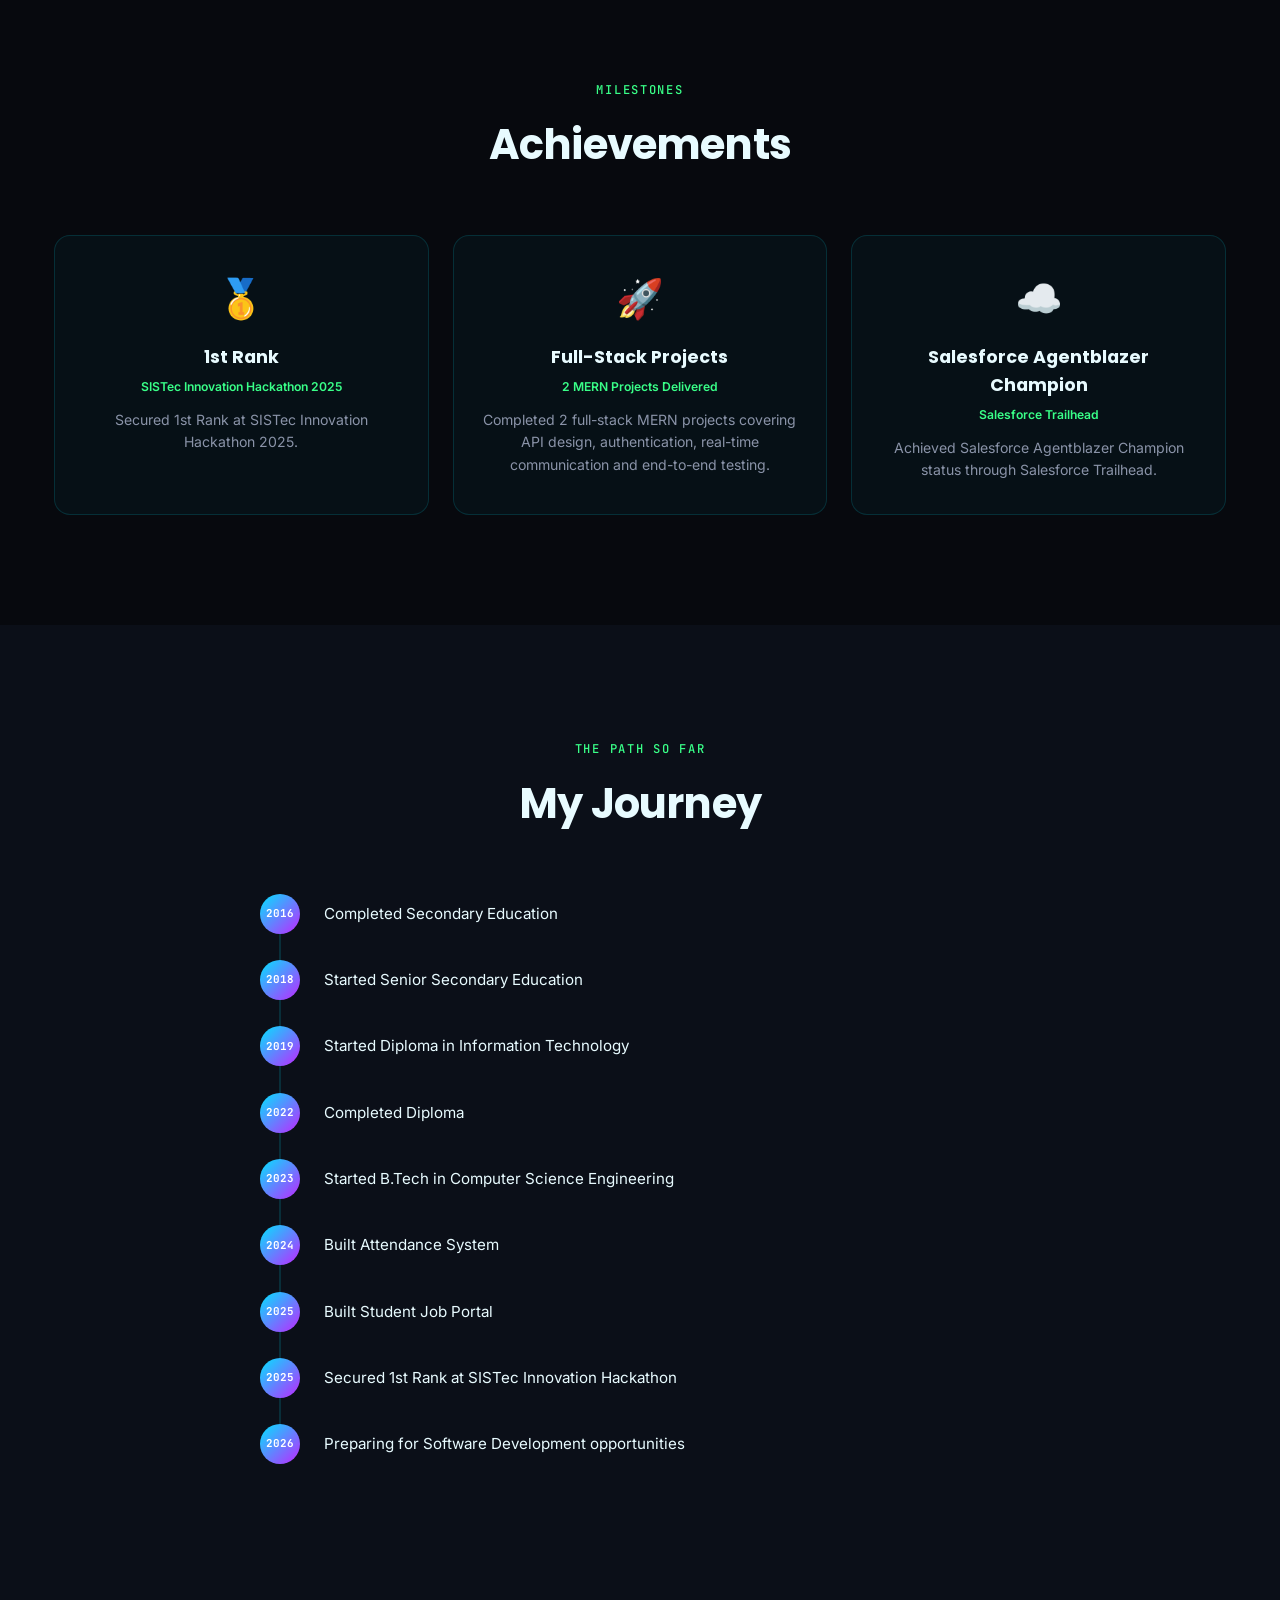
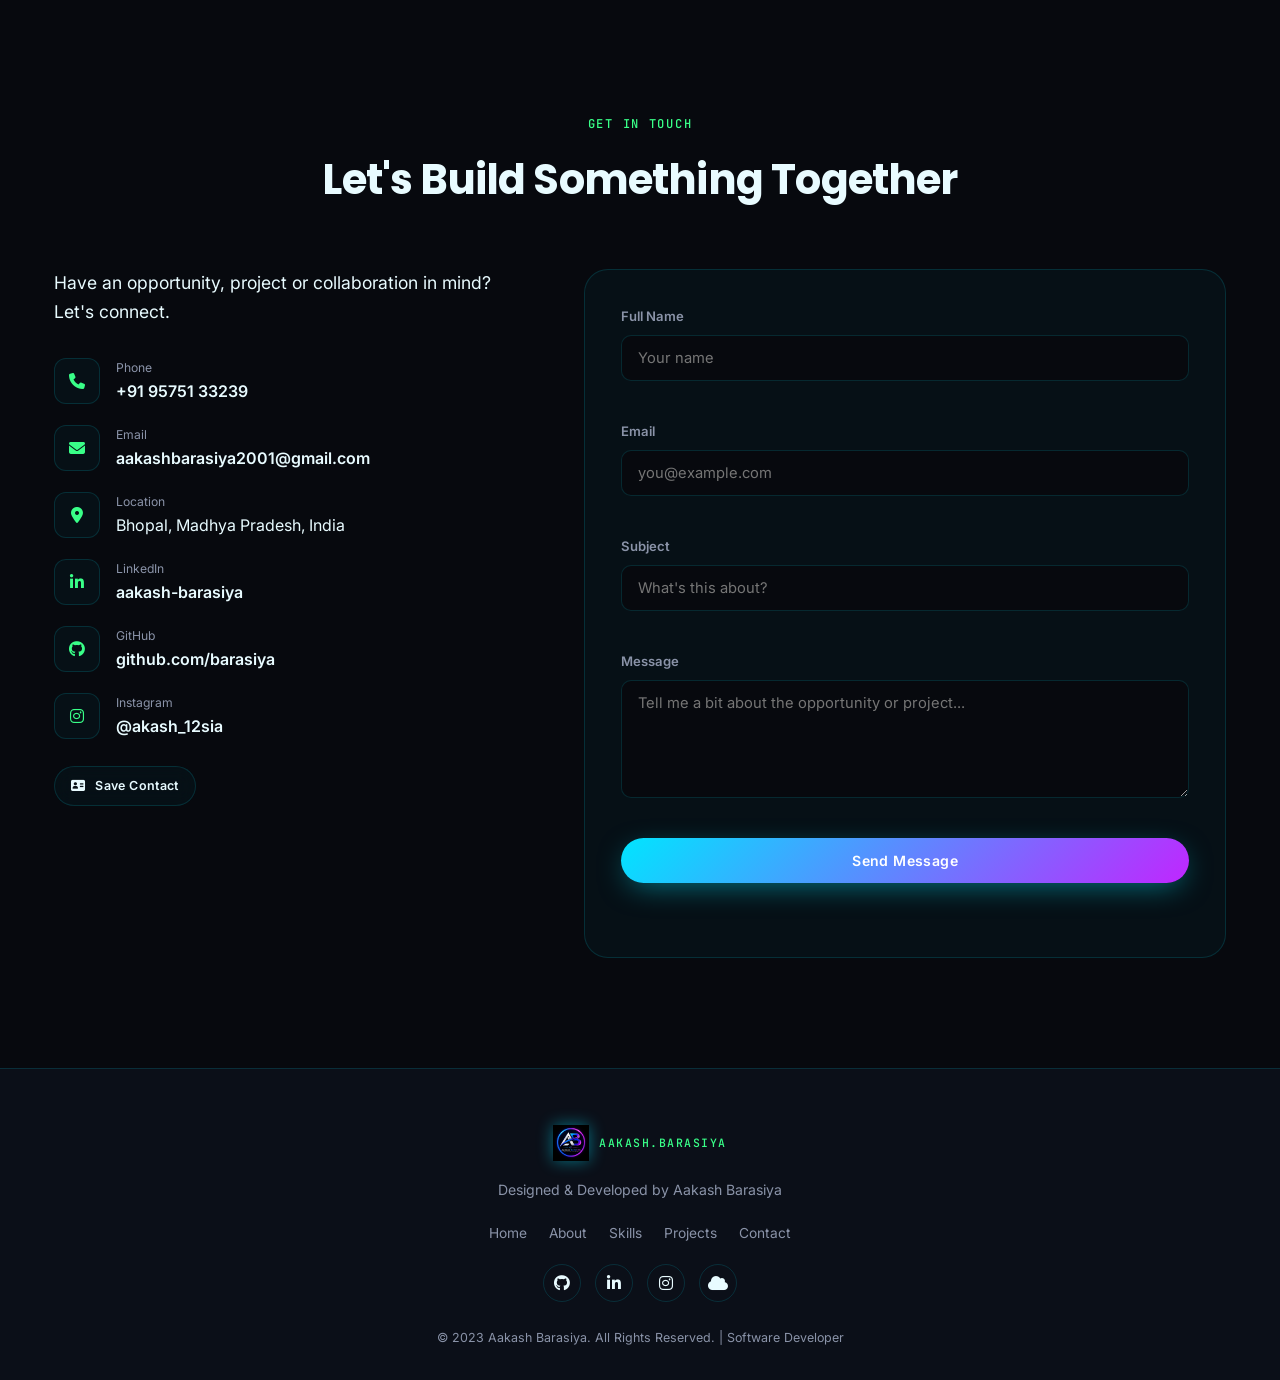
==== commit 873addeb: "Add files via upload" ====
--- a/Aakash-Barasiya-Portfolio.html
+++ b/Aakash-Barasiya-Portfolio.html
@@ -14,7 +14,7 @@
 <meta property="og:description" content="Building scalable, responsive and reliable web applications with modern development and testing practices.">
 <meta property="og:type" content="website">
 <meta property="og:url" content="https://aakash-barasiya.vercel.app/">
-<meta property="og:image" content="https://aakash-barasiya.vercel.app/assets/og-image.png">
+<meta property="og:image" content="https://aakash-barasiya.vercel.app/assets/og-image.png?v=2">
 <meta property="og:image:width" content="1200">
 <meta property="og:image:height" content="630">
 
@@ -22,7 +22,7 @@
 <meta name="twitter:card" content="summary_large_image">
 <meta name="twitter:title" content="Aakash Barasiya | Software Developer">
 <meta name="twitter:description" content="Building scalable, responsive and reliable web applications with modern development and testing practices.">
-<meta name="twitter:image" content="https://aakash-barasiya.vercel.app/assets/og-image.png">
+<meta name="twitter:image" content="https://aakash-barasiya.vercel.app/assets/og-image.png?v=2">
 
 <!-- Structured Data (Person schema) -->
 <script type="application/ld+json">
@@ -32,7 +32,7 @@
   "name": "Aakash Barasiya",
   "jobTitle": "Software Developer",
   "url": "https://aakash-barasiya.vercel.app/",
-  "image": "https://aakash-barasiya.vercel.app/assets/og-image.png",
+  "image": "https://aakash-barasiya.vercel.app/assets/og-image.png?v=2",
   "email": "mailto:aakashbarasiya2001@gmail.com",
   "telephone": "+91-95751-33239",
   "address": {
@@ -53,7 +53,7 @@
 
 <!-- PWA support -->
 <link rel="manifest" href="manifest.json">
-<link rel="apple-touch-icon" href="assets/apple-touch-icon.png">
+<link rel="apple-touch-icon" href="assets/apple-touch-icon.png?v=2">
 <meta name="apple-mobile-web-app-capable" content="yes">
 <meta name="apple-mobile-web-app-status-bar-style" content="black-translucent">
 <meta name="apple-mobile-web-app-title" content="Aakash Barasiya">
@@ -1057,7 +1057,7 @@
 
 <!-- ================= LOADING SCREEN ================= -->
 <div class="loader" id="loader" aria-hidden="true">
-  <div class="loader-logo"><img src="assets/logo-512.png" alt="AB logo" class="loader-logo-img"><span class="loader-logo-text">AAKASH.BARASIYA</span></div>
+  <div class="loader-logo"><img src="assets/logo-512.png?v=2" alt="AB logo" class="loader-logo-img"><span class="loader-logo-text">AAKASH.BARASIYA</span></div>
   <div class="loader-bar"><span></span></div>
 </div>
 
@@ -1068,7 +1068,7 @@
 <div class="scroll-progress" id="scrollProgress" aria-hidden="true"></div>
 <header class="navbar" id="navbar">
   <nav class="navbar-inner">
-    <a href="#home" class="nav-logo"><img src="assets/logo-512.png" alt="AB logo" class="nav-logo-img"><span class="nav-logo-full">AAKASH.BARASIYA</span></a>
+    <a href="#home" class="nav-logo"><img src="assets/logo-512.png?v=2" alt="AB logo" class="nav-logo-img"><span class="nav-logo-full">AAKASH.BARASIYA</span></a>
 
     <ul class="nav-links" id="navLinks">
       <li><a href="#home" class="nav-link active" data-section="home">Home</a></li>
@@ -1099,7 +1099,7 @@
       <i class="fa-solid fa-xmark"></i>
     </button>
     <div class="mobile-menu-brand">
-      <img src="assets/logo-512.png" alt="AB logo" class="mobile-menu-logo">
+      <img src="assets/logo-512.png?v=2" alt="AB logo" class="mobile-menu-logo">
       <span>AAKASH.BARASIYA</span>
     </div>
     <ul class="mobile-links">
@@ -1473,7 +1473,7 @@
 <!-- ================= FOOTER ================= -->
 <footer class="footer">
   <div class="container footer-inner">
-    <a href="#home" class="nav-logo"><img src="assets/logo-512.png" alt="AB logo" class="nav-logo-img"><span class="nav-logo-full">AAKASH.BARASIYA</span></a>
+    <a href="#home" class="nav-logo"><img src="assets/logo-512.png?v=2" alt="AB logo" class="nav-logo-img"><span class="nav-logo-full">AAKASH.BARASIYA</span></a>
     <p class="footer-text">Designed &amp; Developed by Aakash Barasiya</p>
 
     <ul class="footer-links">
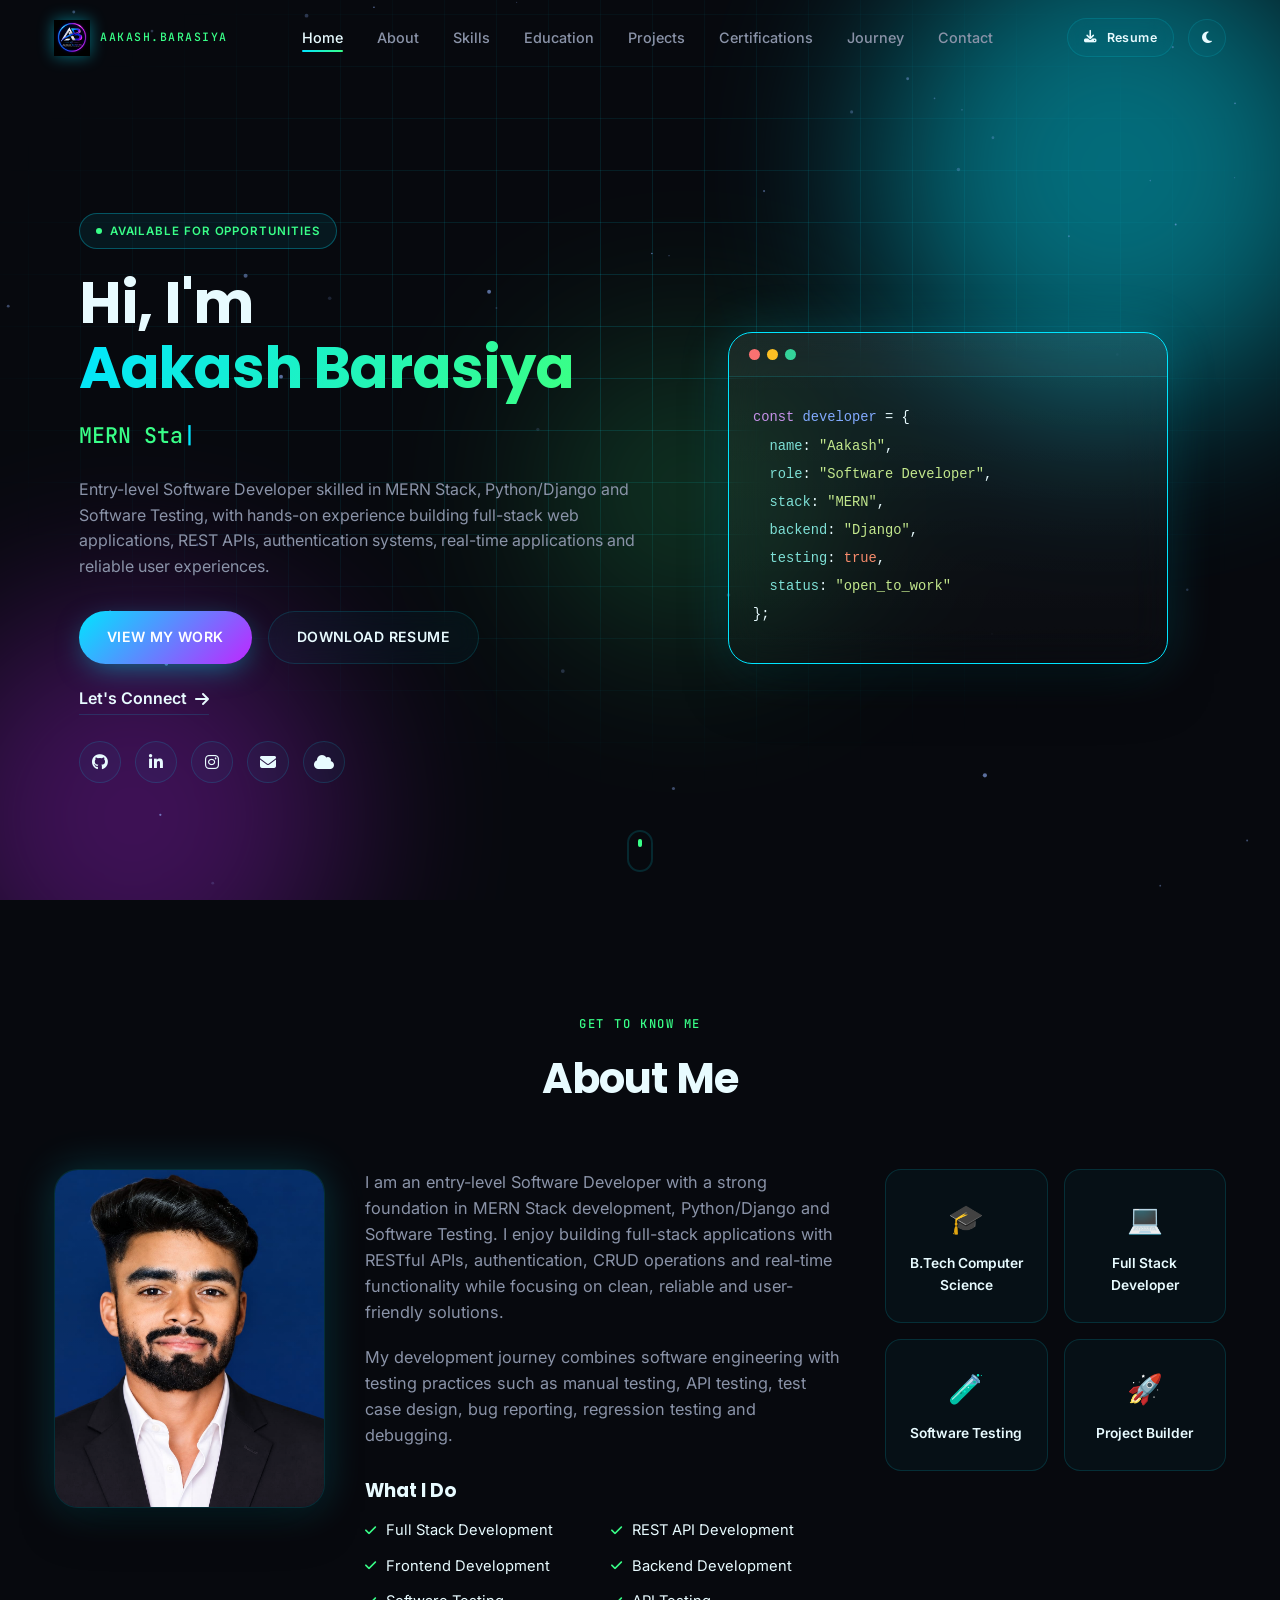
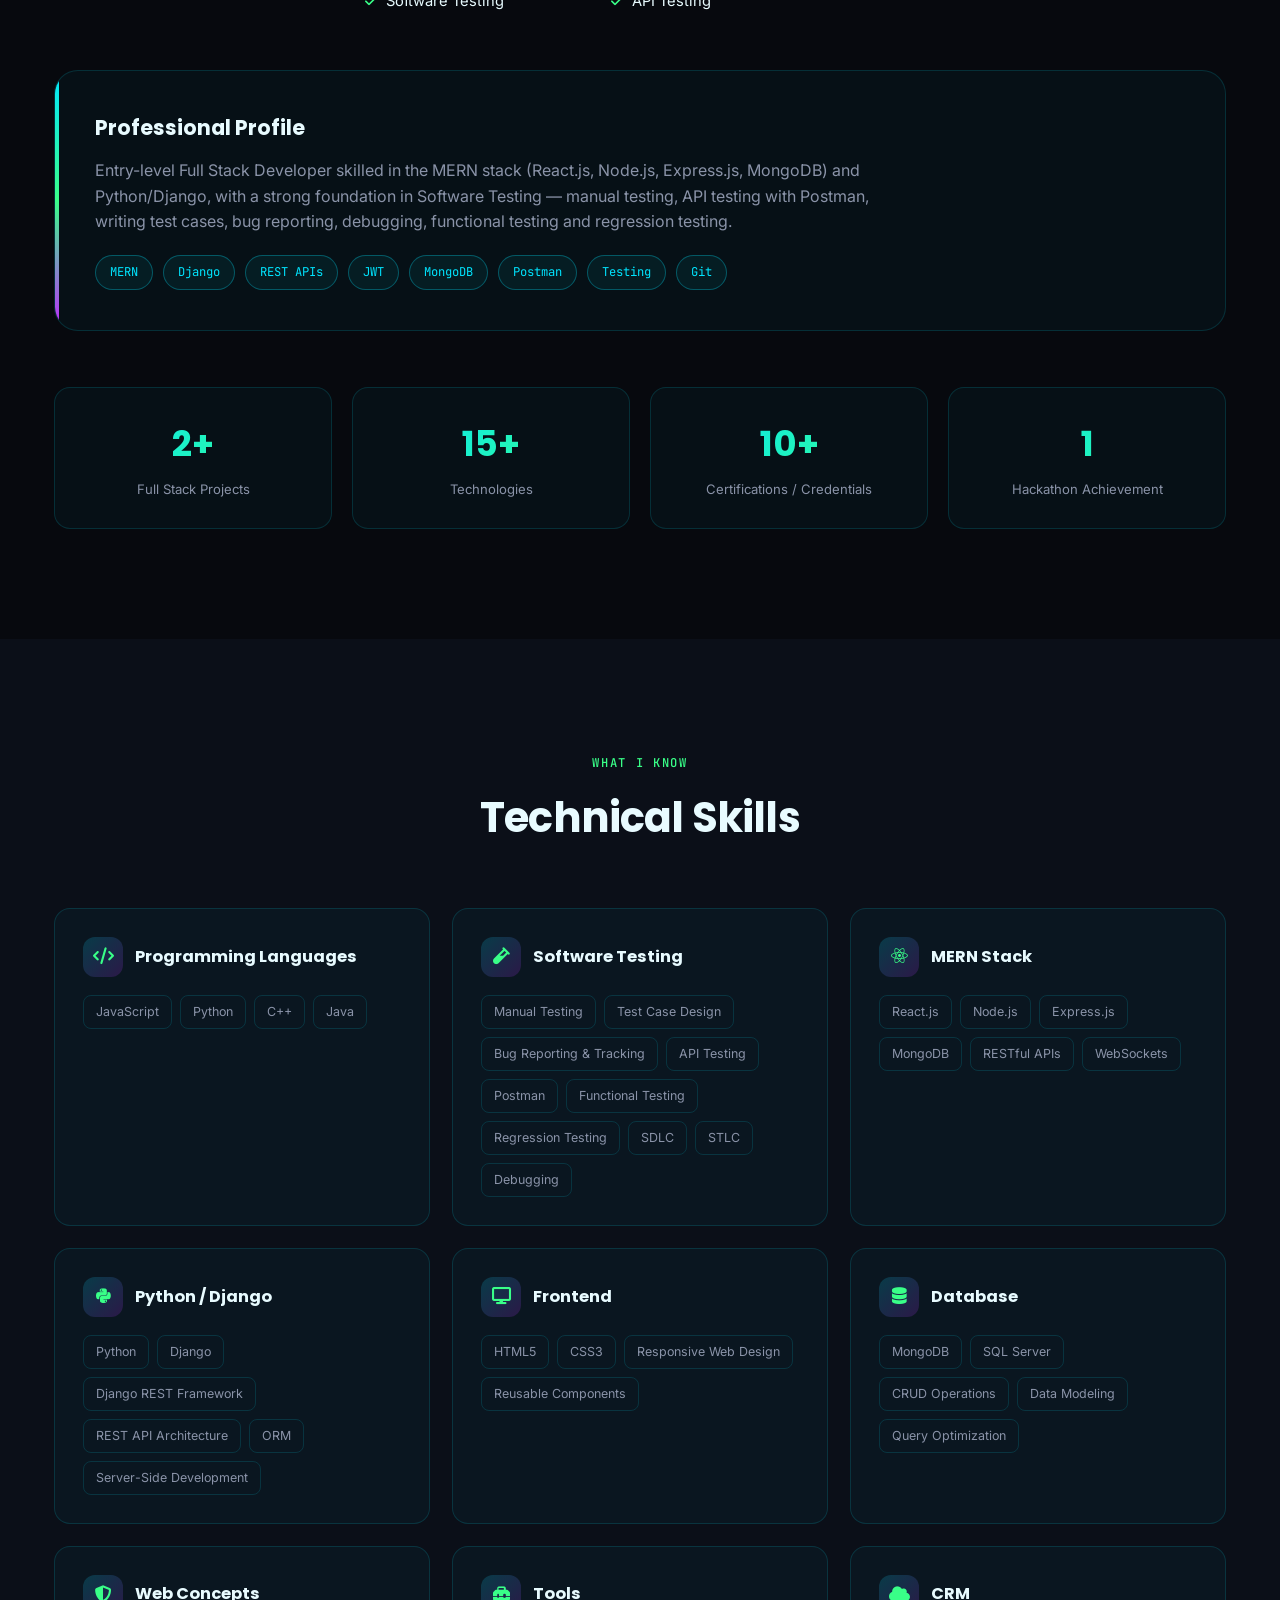
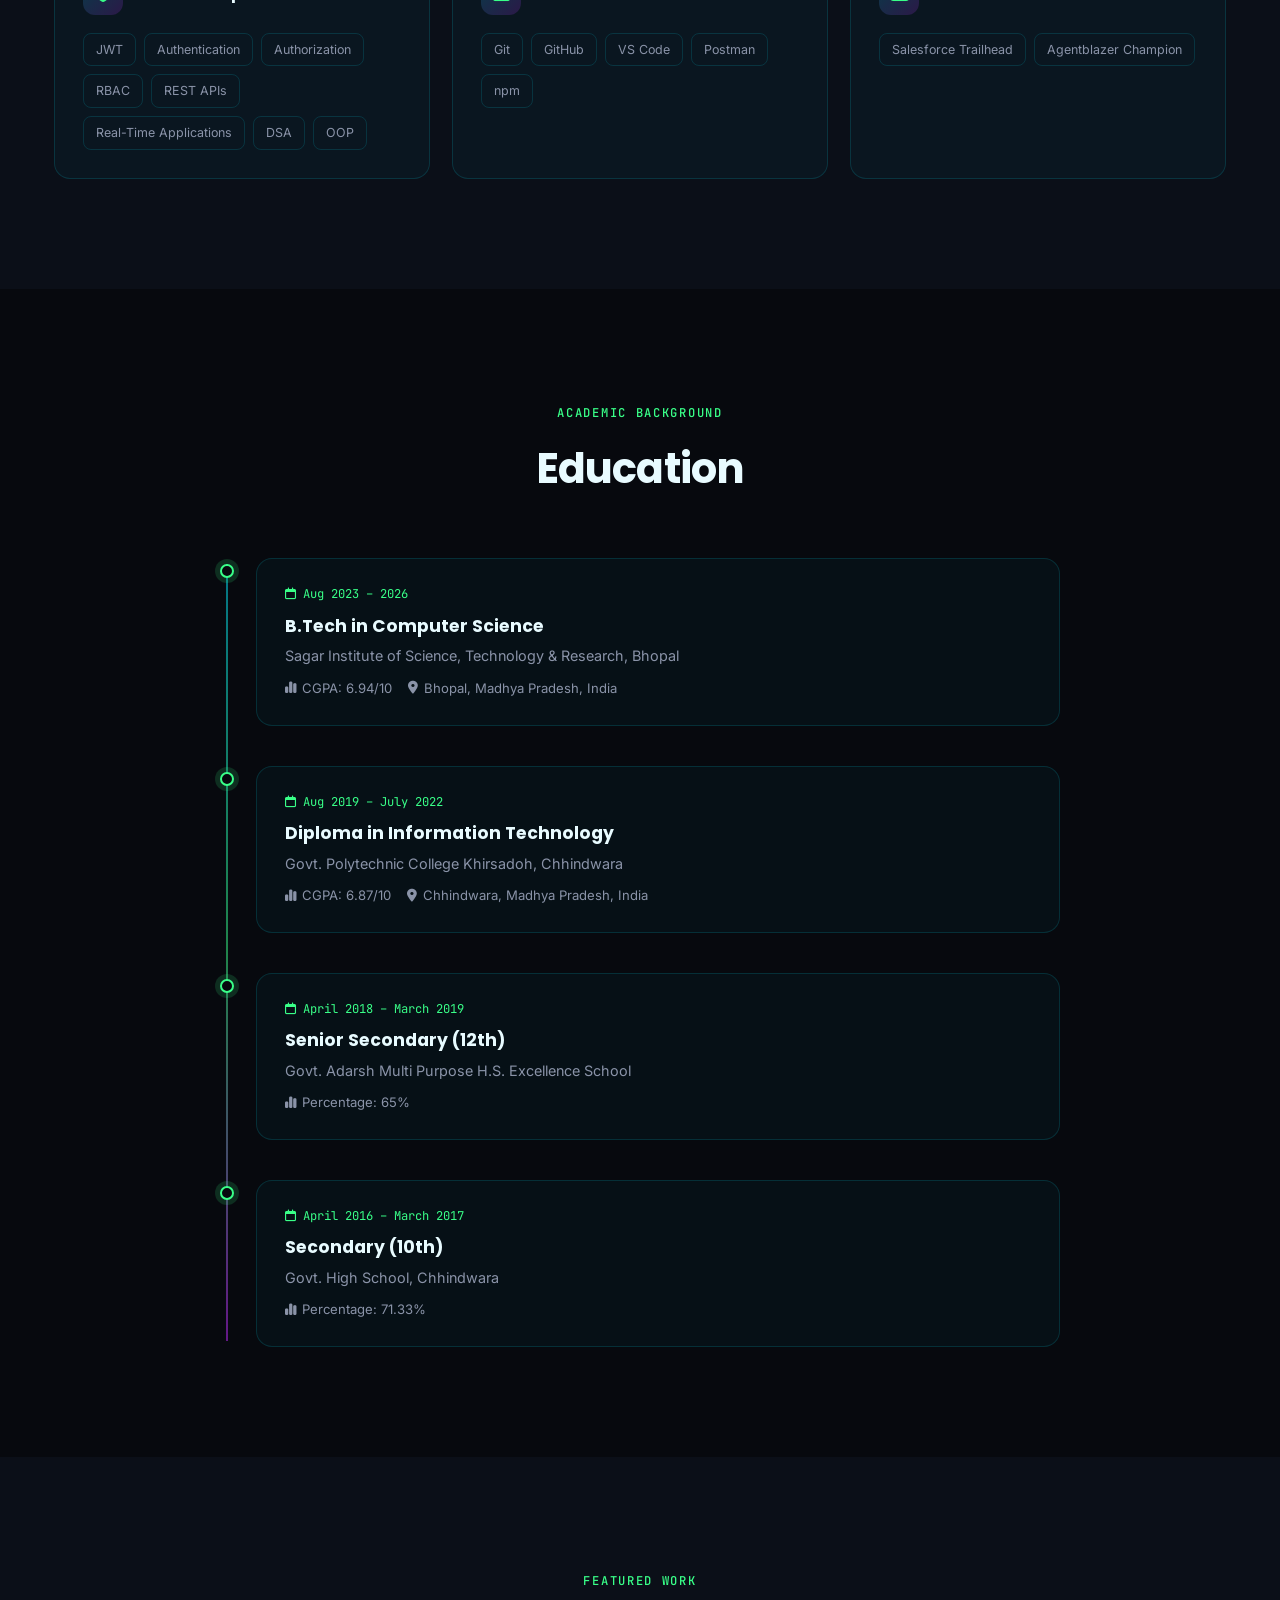
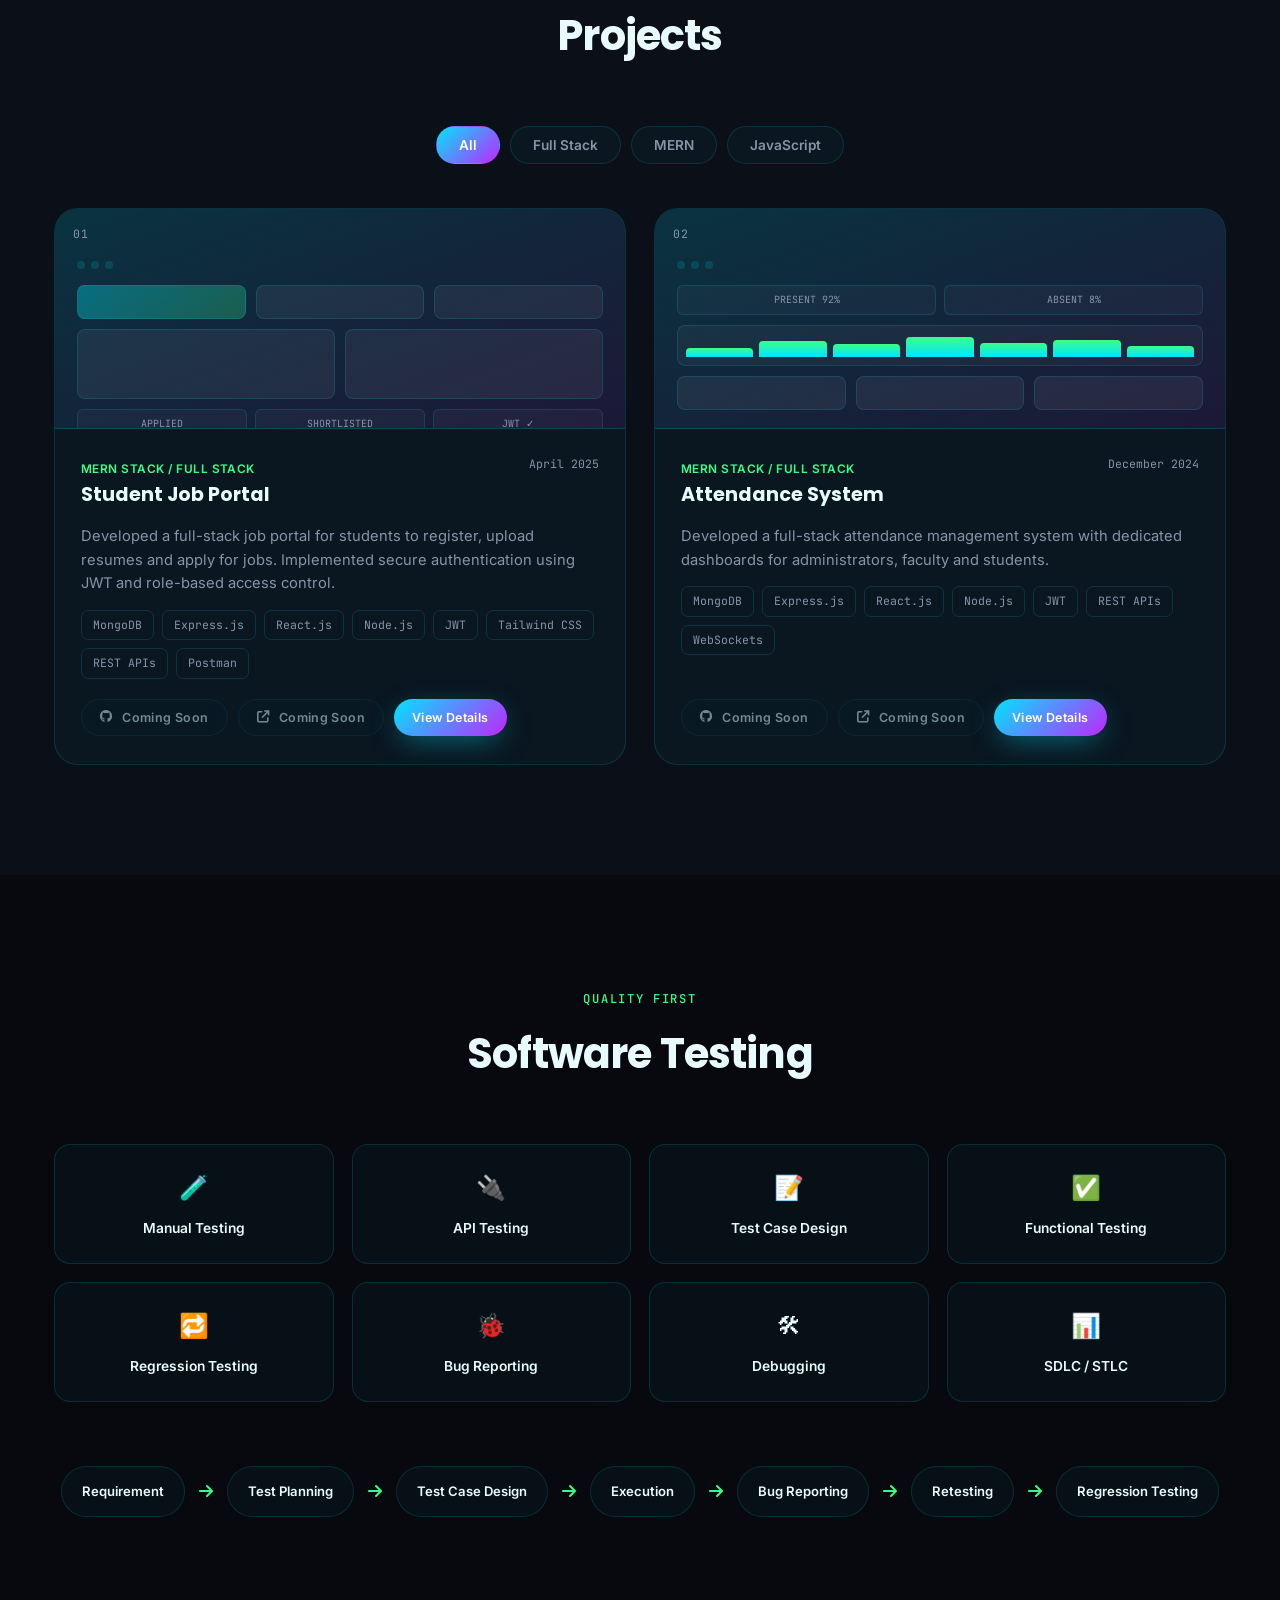
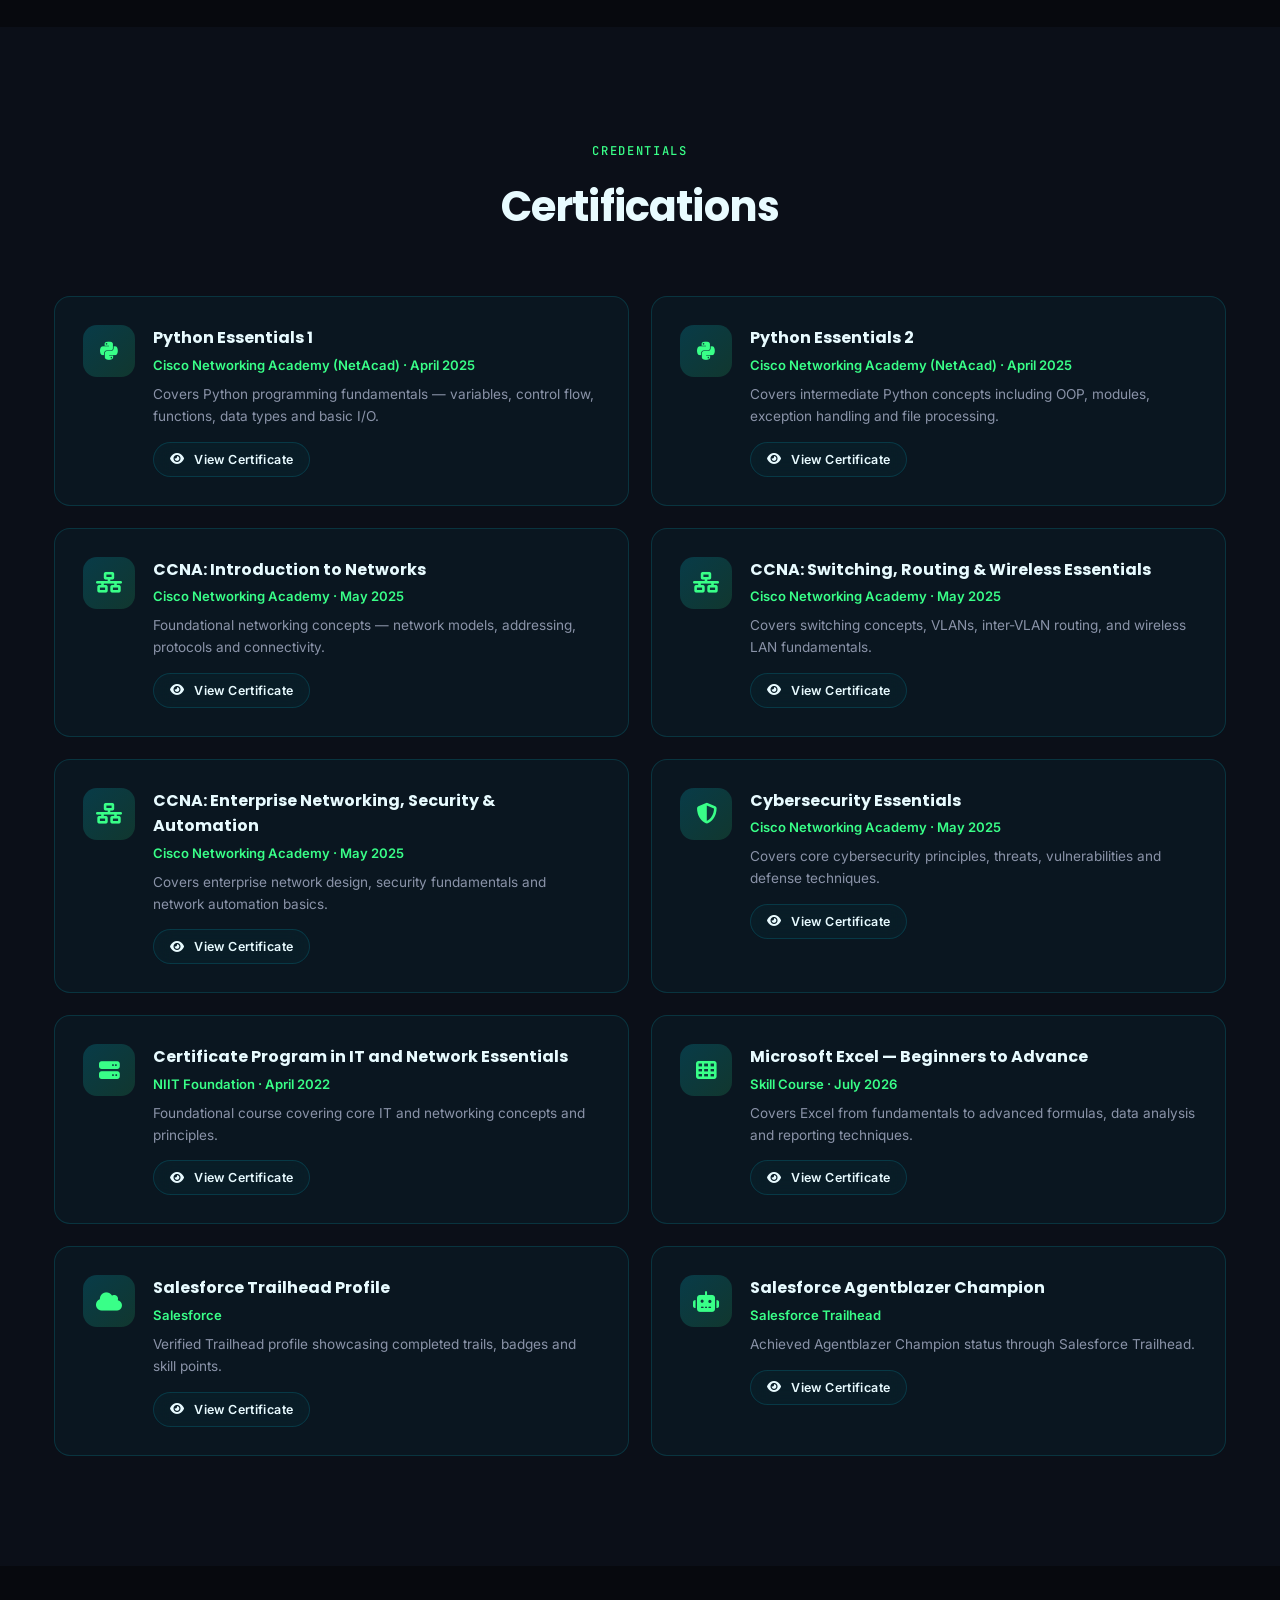
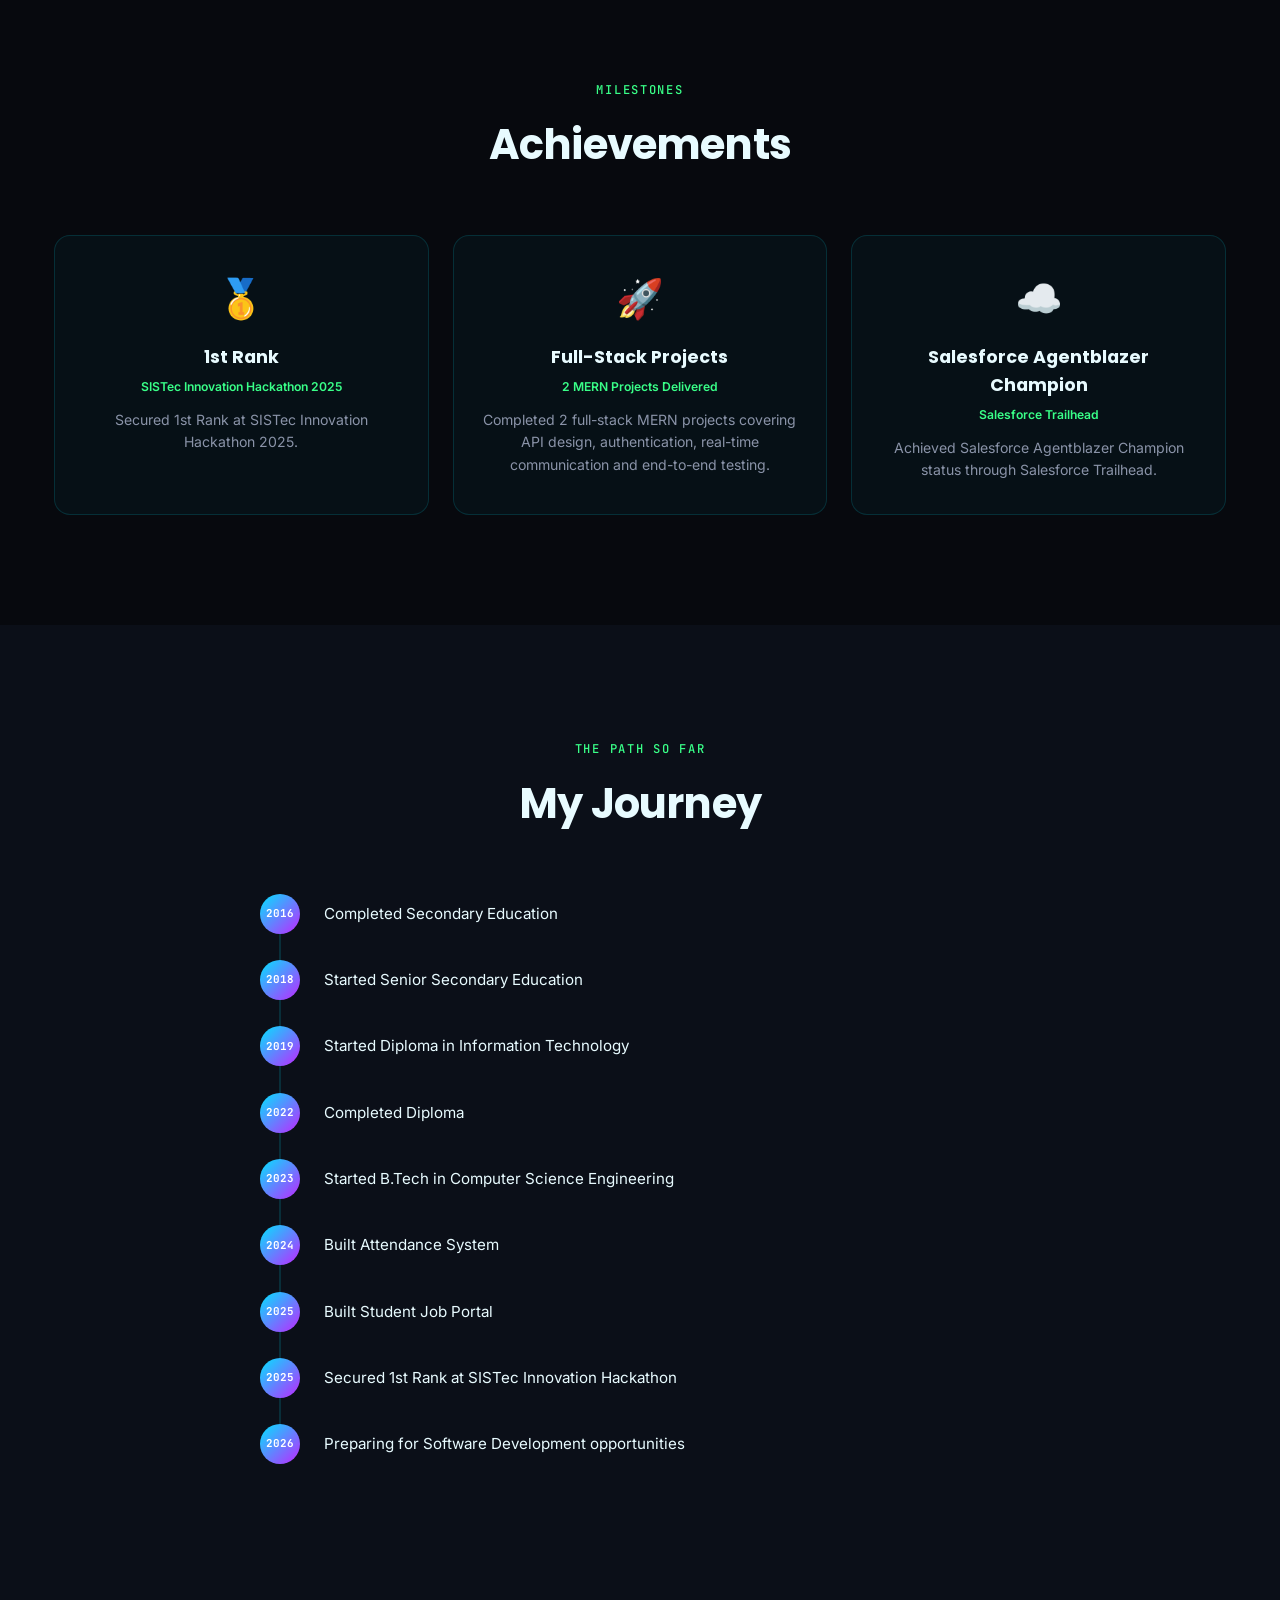
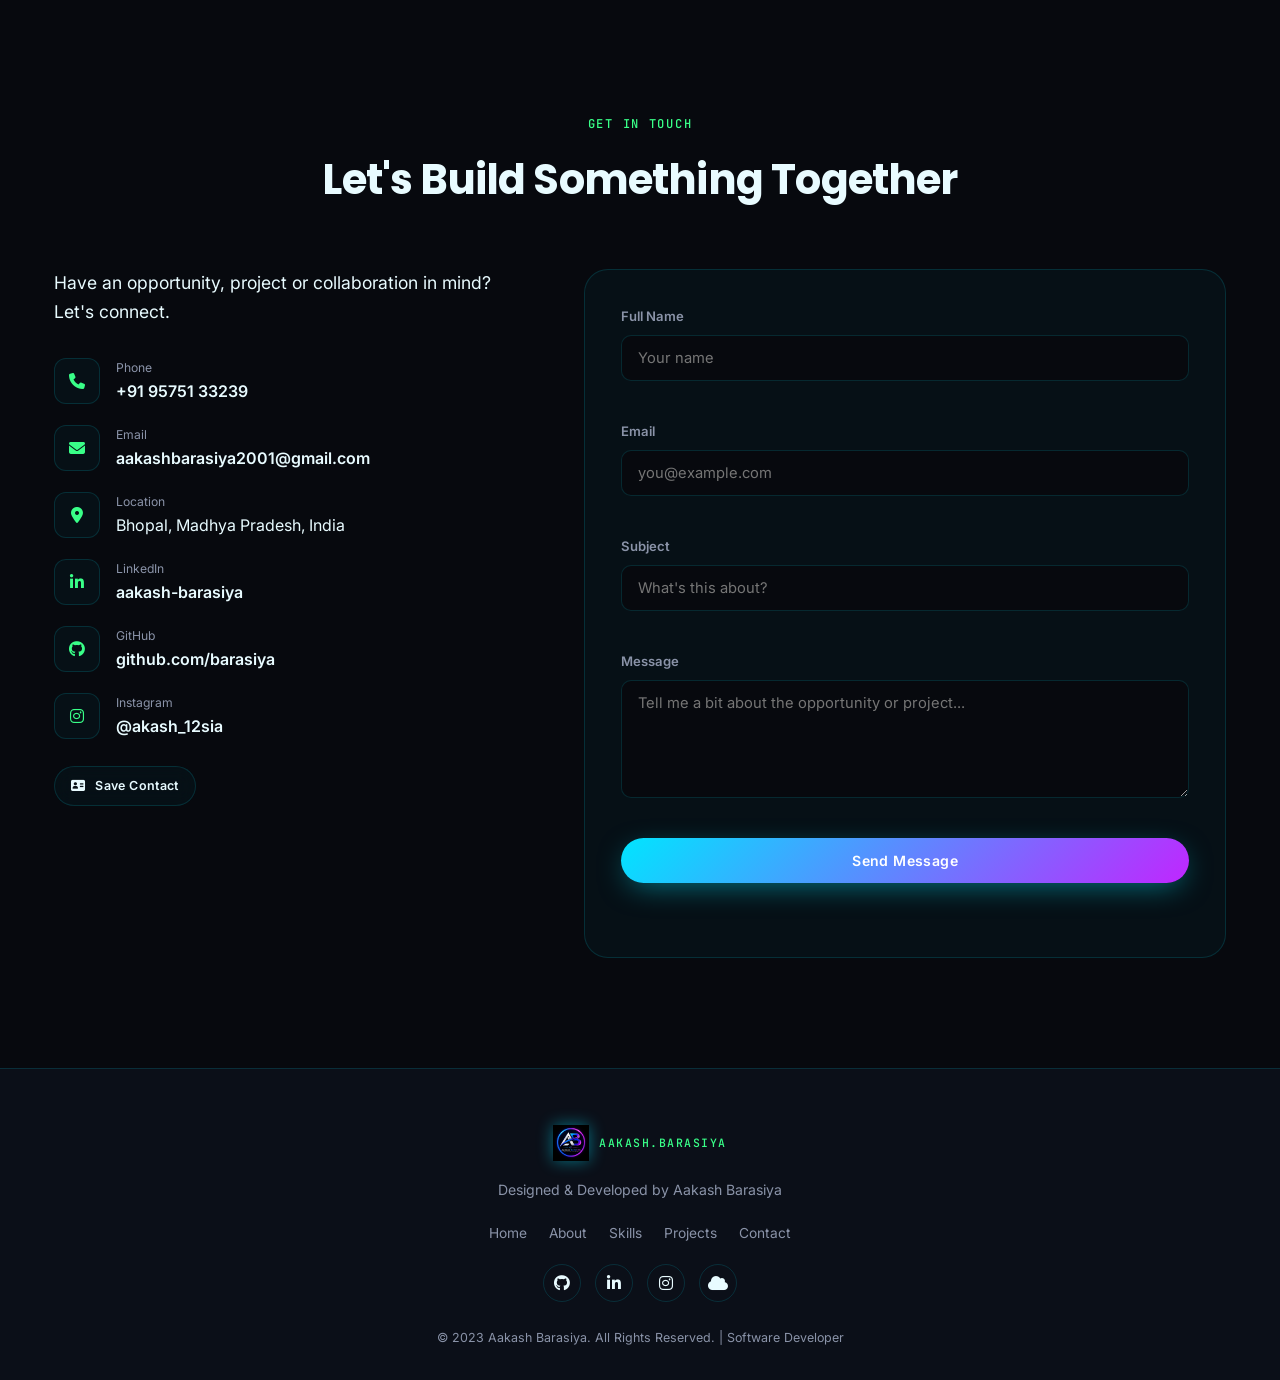
==== commit 51a78887: "Add files via upload" ====
--- a/Aakash-Barasiya-Portfolio.html
+++ b/Aakash-Barasiya-Portfolio.html
@@ -14,7 +14,7 @@
 <meta property="og:description" content="Building scalable, responsive and reliable web applications with modern development and testing practices.">
 <meta property="og:type" content="website">
 <meta property="og:url" content="https://aakash-barasiya.vercel.app/">
-<meta property="og:image" content="https://aakash-barasiya.vercel.app/assets/og-image.png?v=2">
+<meta property="og:image" content="https://aakash-barasiya.vercel.app/assets/og-image.png?v=3">
 <meta property="og:image:width" content="1200">
 <meta property="og:image:height" content="630">
 
@@ -22,7 +22,7 @@
 <meta name="twitter:card" content="summary_large_image">
 <meta name="twitter:title" content="Aakash Barasiya | Software Developer">
 <meta name="twitter:description" content="Building scalable, responsive and reliable web applications with modern development and testing practices.">
-<meta name="twitter:image" content="https://aakash-barasiya.vercel.app/assets/og-image.png?v=2">
+<meta name="twitter:image" content="https://aakash-barasiya.vercel.app/assets/og-image.png?v=3">
 
 <!-- Structured Data (Person schema) -->
 <script type="application/ld+json">
@@ -32,7 +32,7 @@
   "name": "Aakash Barasiya",
   "jobTitle": "Software Developer",
   "url": "https://aakash-barasiya.vercel.app/",
-  "image": "https://aakash-barasiya.vercel.app/assets/og-image.png?v=2",
+  "image": "https://aakash-barasiya.vercel.app/assets/og-image.png?v=3",
   "email": "mailto:aakashbarasiya2001@gmail.com",
   "telephone": "+91-95751-33239",
   "address": {
@@ -49,11 +49,11 @@
 }
 </script>
 
-<link rel="icon" type="image/png" href="[data-uri]">
+<link rel="icon" type="image/png" href="[data-uri]">
 
 <!-- PWA support -->
 <link rel="manifest" href="manifest.json">
-<link rel="apple-touch-icon" href="assets/apple-touch-icon.png?v=2">
+<link rel="apple-touch-icon" href="assets/apple-touch-icon.png?v=3">
 <meta name="apple-mobile-web-app-capable" content="yes">
 <meta name="apple-mobile-web-app-status-bar-style" content="black-translucent">
 <meta name="apple-mobile-web-app-title" content="Aakash Barasiya">
@@ -1057,7 +1057,7 @@
 
 <!-- ================= LOADING SCREEN ================= -->
 <div class="loader" id="loader" aria-hidden="true">
-  <div class="loader-logo"><img src="assets/logo-512.png?v=2" alt="AB logo" class="loader-logo-img"><span class="loader-logo-text">AAKASH.BARASIYA</span></div>
+  <div class="loader-logo"><img src="assets/logo-512.png?v=3" alt="AB logo" class="loader-logo-img"><span class="loader-logo-text">AAKASH.BARASIYA</span></div>
   <div class="loader-bar"><span></span></div>
 </div>
 
@@ -1068,7 +1068,7 @@
 <div class="scroll-progress" id="scrollProgress" aria-hidden="true"></div>
 <header class="navbar" id="navbar">
   <nav class="navbar-inner">
-    <a href="#home" class="nav-logo"><img src="assets/logo-512.png?v=2" alt="AB logo" class="nav-logo-img"><span class="nav-logo-full">AAKASH.BARASIYA</span></a>
+    <a href="#home" class="nav-logo"><img src="assets/logo-512.png?v=3" alt="AB logo" class="nav-logo-img"><span class="nav-logo-full">AAKASH.BARASIYA</span></a>
 
     <ul class="nav-links" id="navLinks">
       <li><a href="#home" class="nav-link active" data-section="home">Home</a></li>
@@ -1099,7 +1099,7 @@
       <i class="fa-solid fa-xmark"></i>
     </button>
     <div class="mobile-menu-brand">
-      <img src="assets/logo-512.png?v=2" alt="AB logo" class="mobile-menu-logo">
+      <img src="assets/logo-512.png?v=3" alt="AB logo" class="mobile-menu-logo">
       <span>AAKASH.BARASIYA</span>
     </div>
     <ul class="mobile-links">
@@ -1473,7 +1473,7 @@
 <!-- ================= FOOTER ================= -->
 <footer class="footer">
   <div class="container footer-inner">
-    <a href="#home" class="nav-logo"><img src="assets/logo-512.png?v=2" alt="AB logo" class="nav-logo-img"><span class="nav-logo-full">AAKASH.BARASIYA</span></a>
+    <a href="#home" class="nav-logo"><img src="assets/logo-512.png?v=3" alt="AB logo" class="nav-logo-img"><span class="nav-logo-full">AAKASH.BARASIYA</span></a>
     <p class="footer-text">Designed &amp; Developed by Aakash Barasiya</p>
 
     <ul class="footer-links">
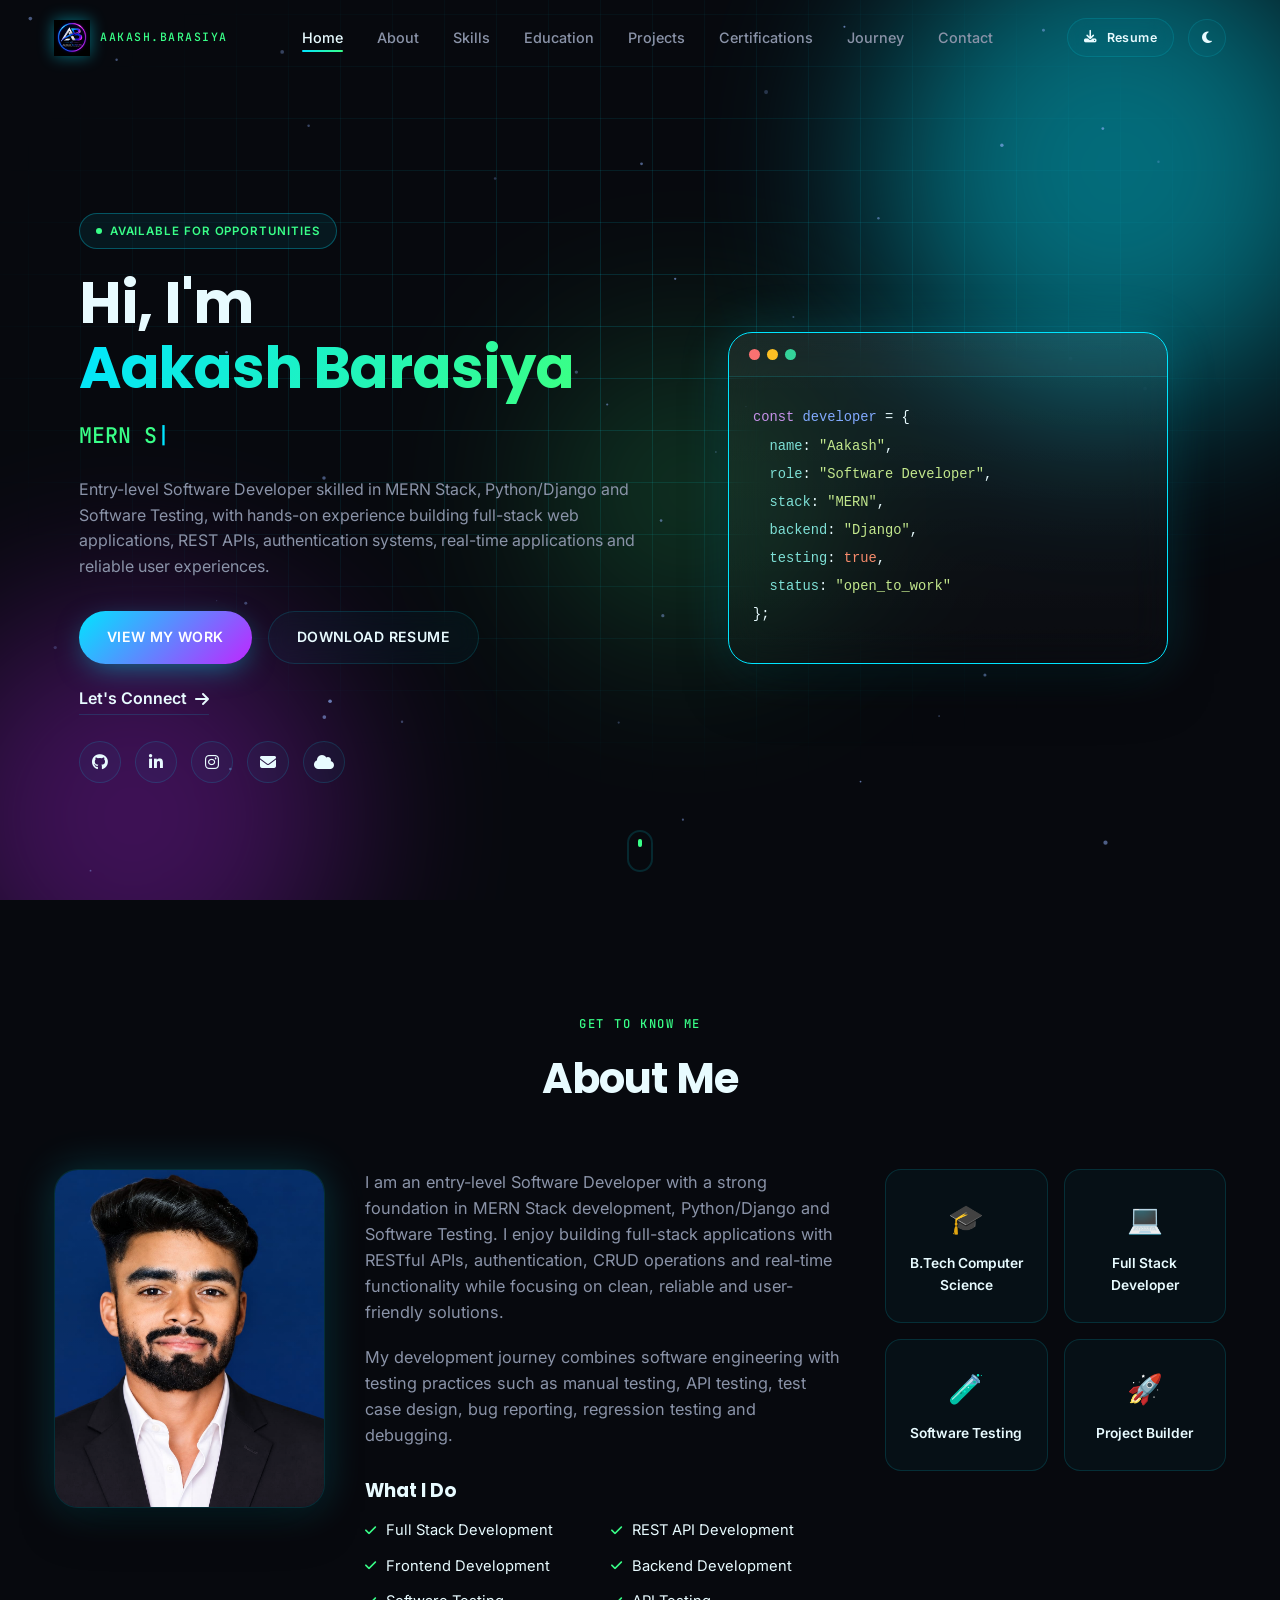
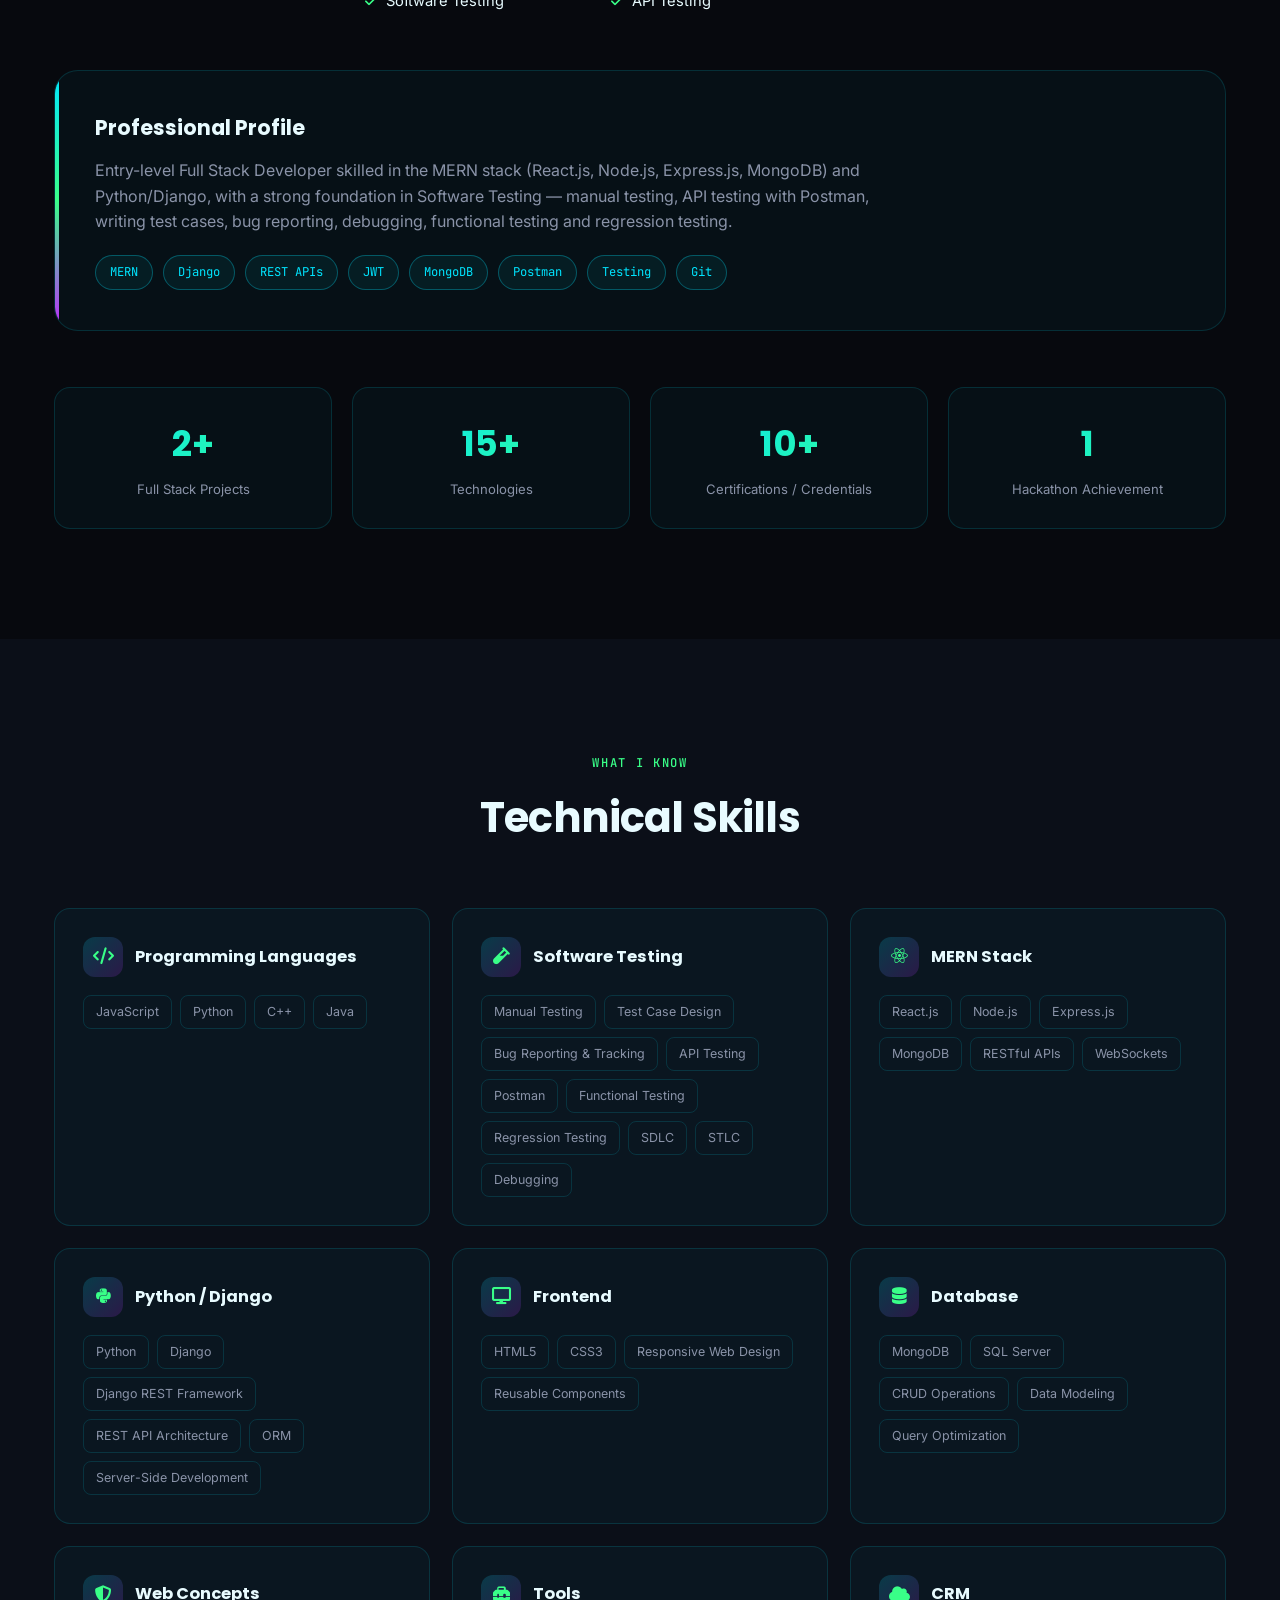
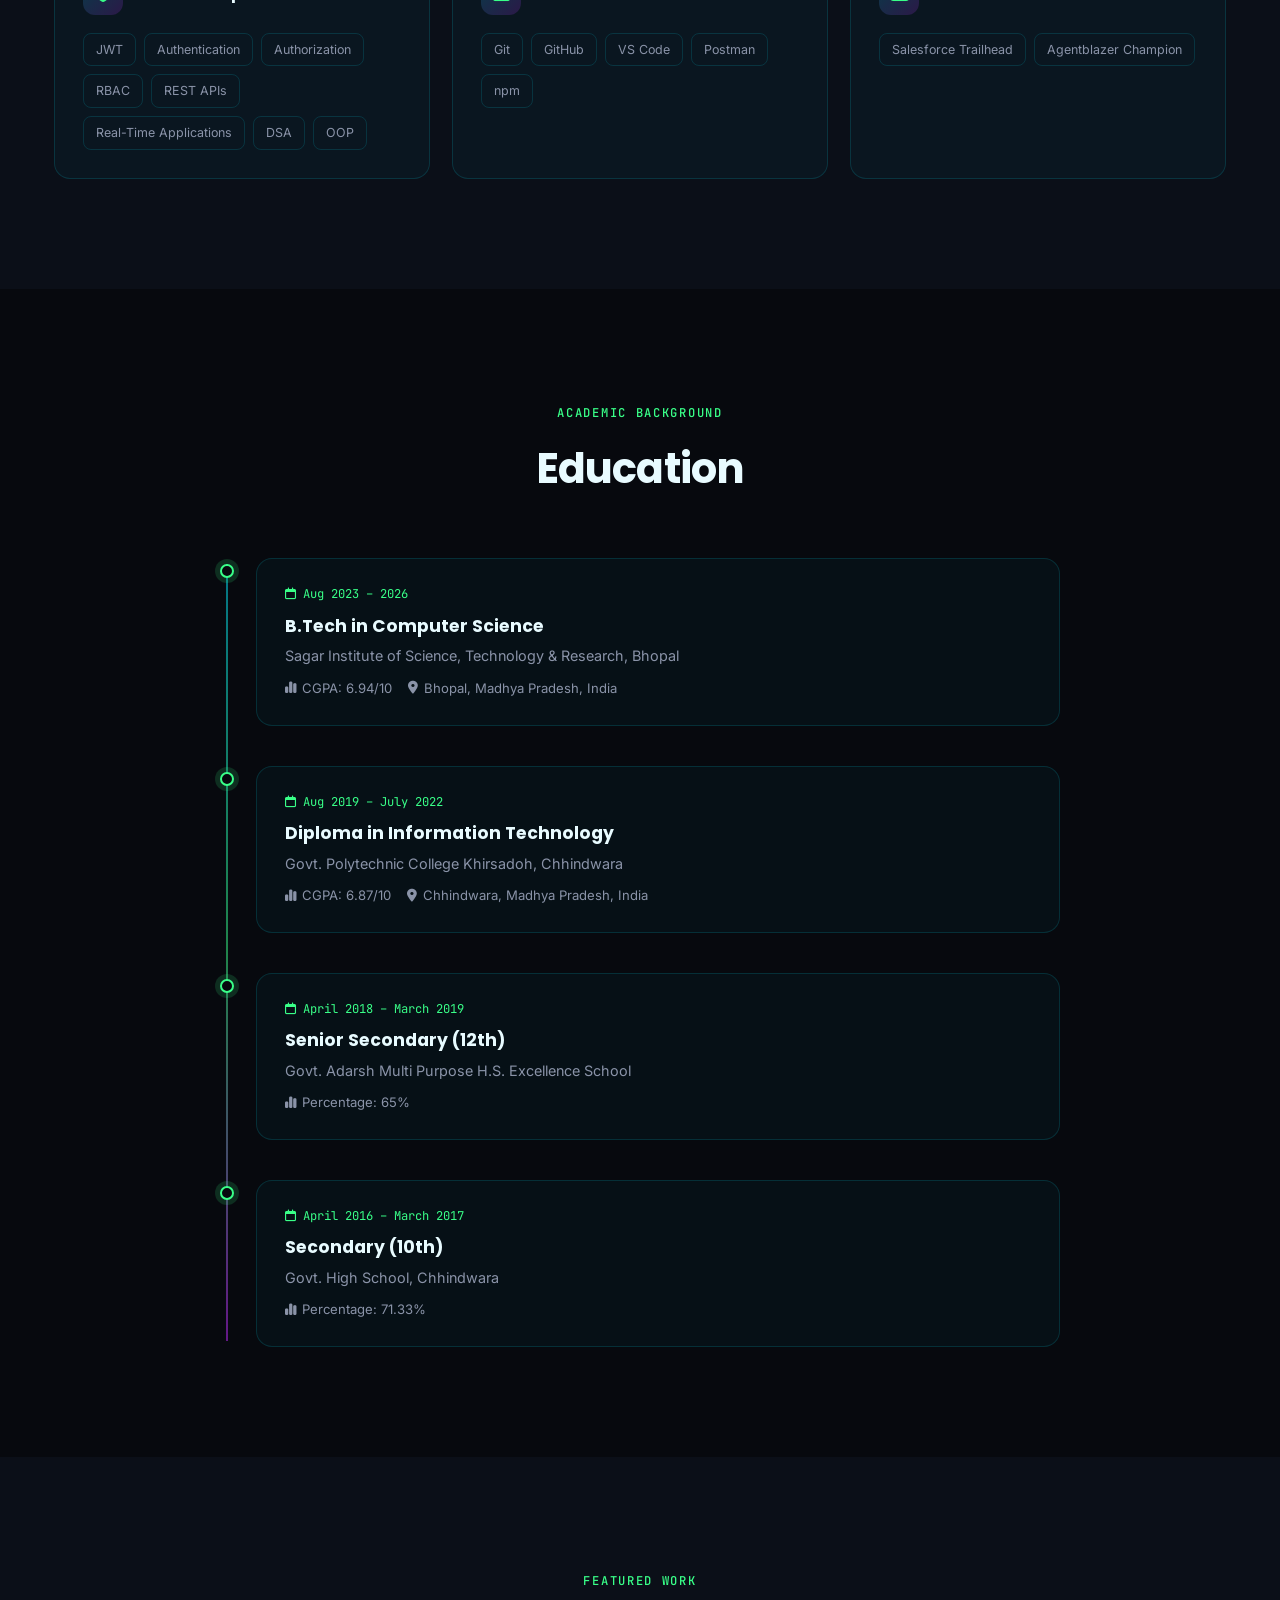
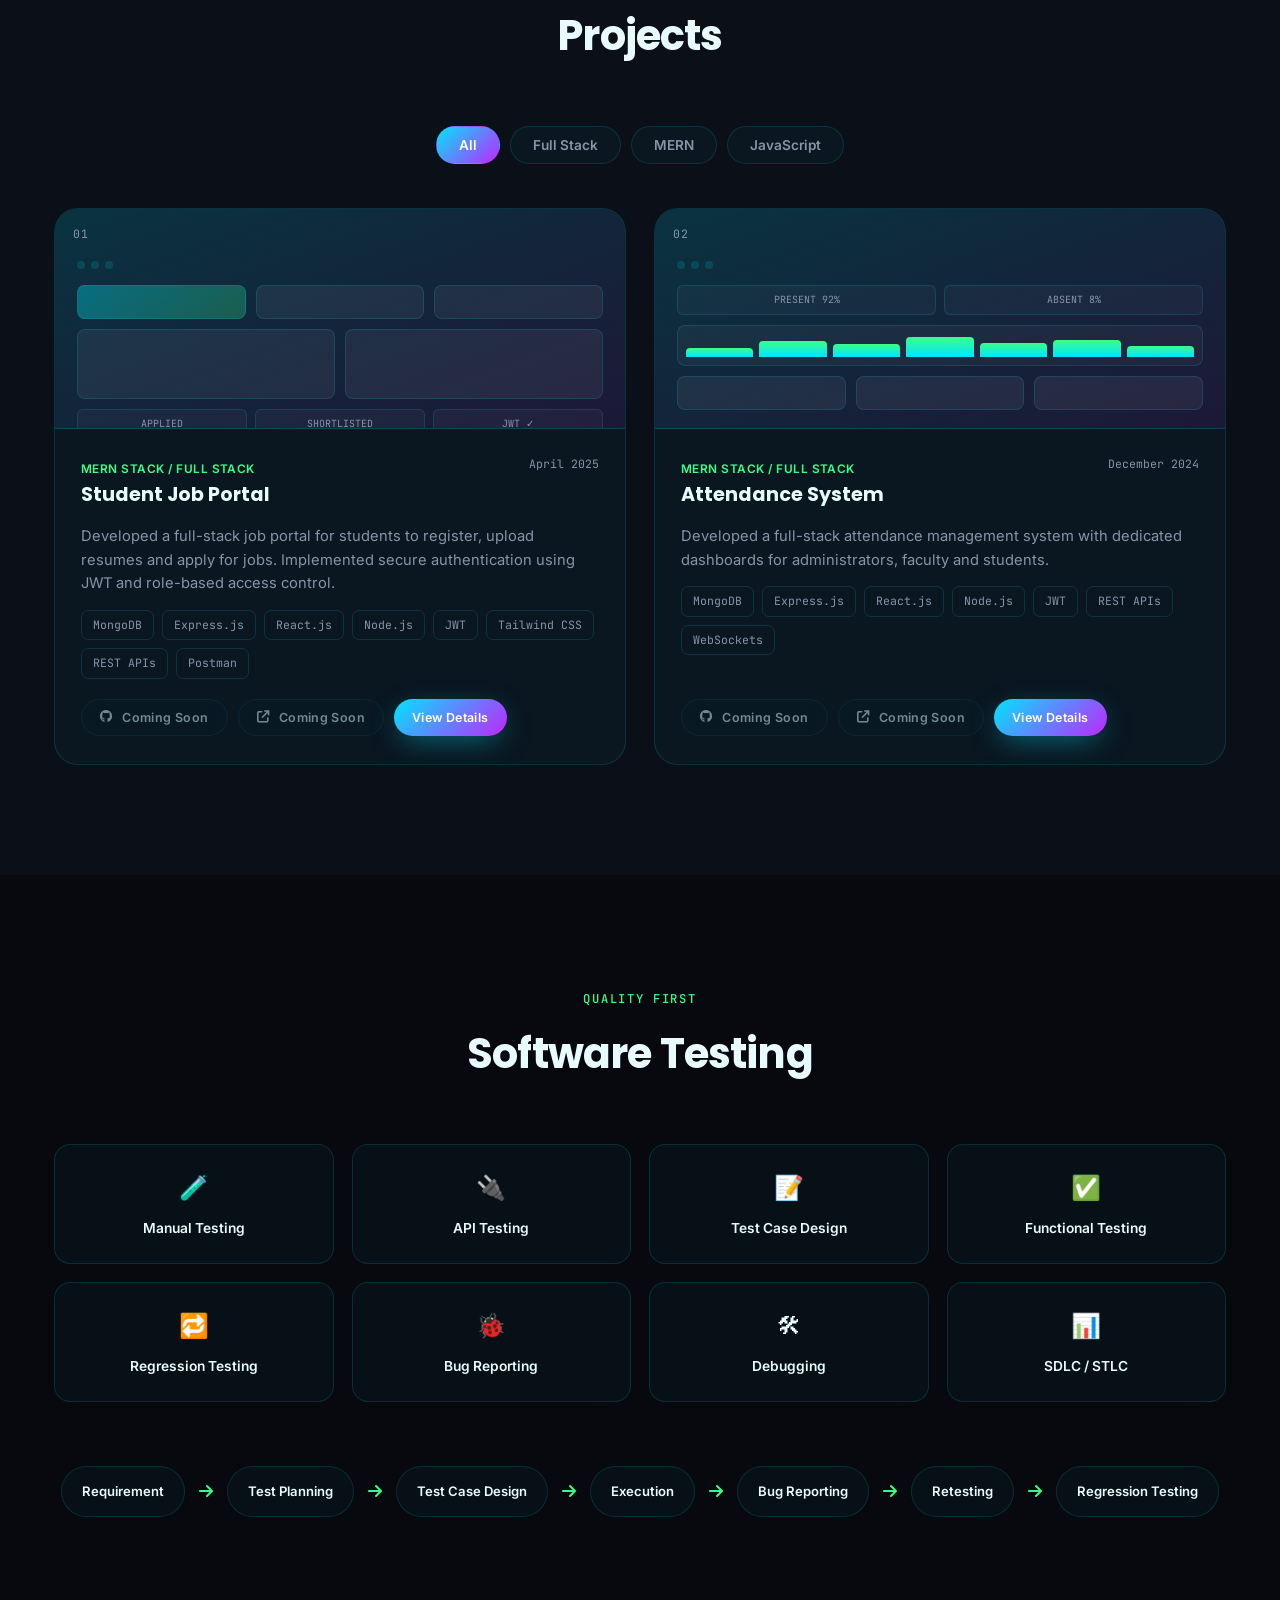
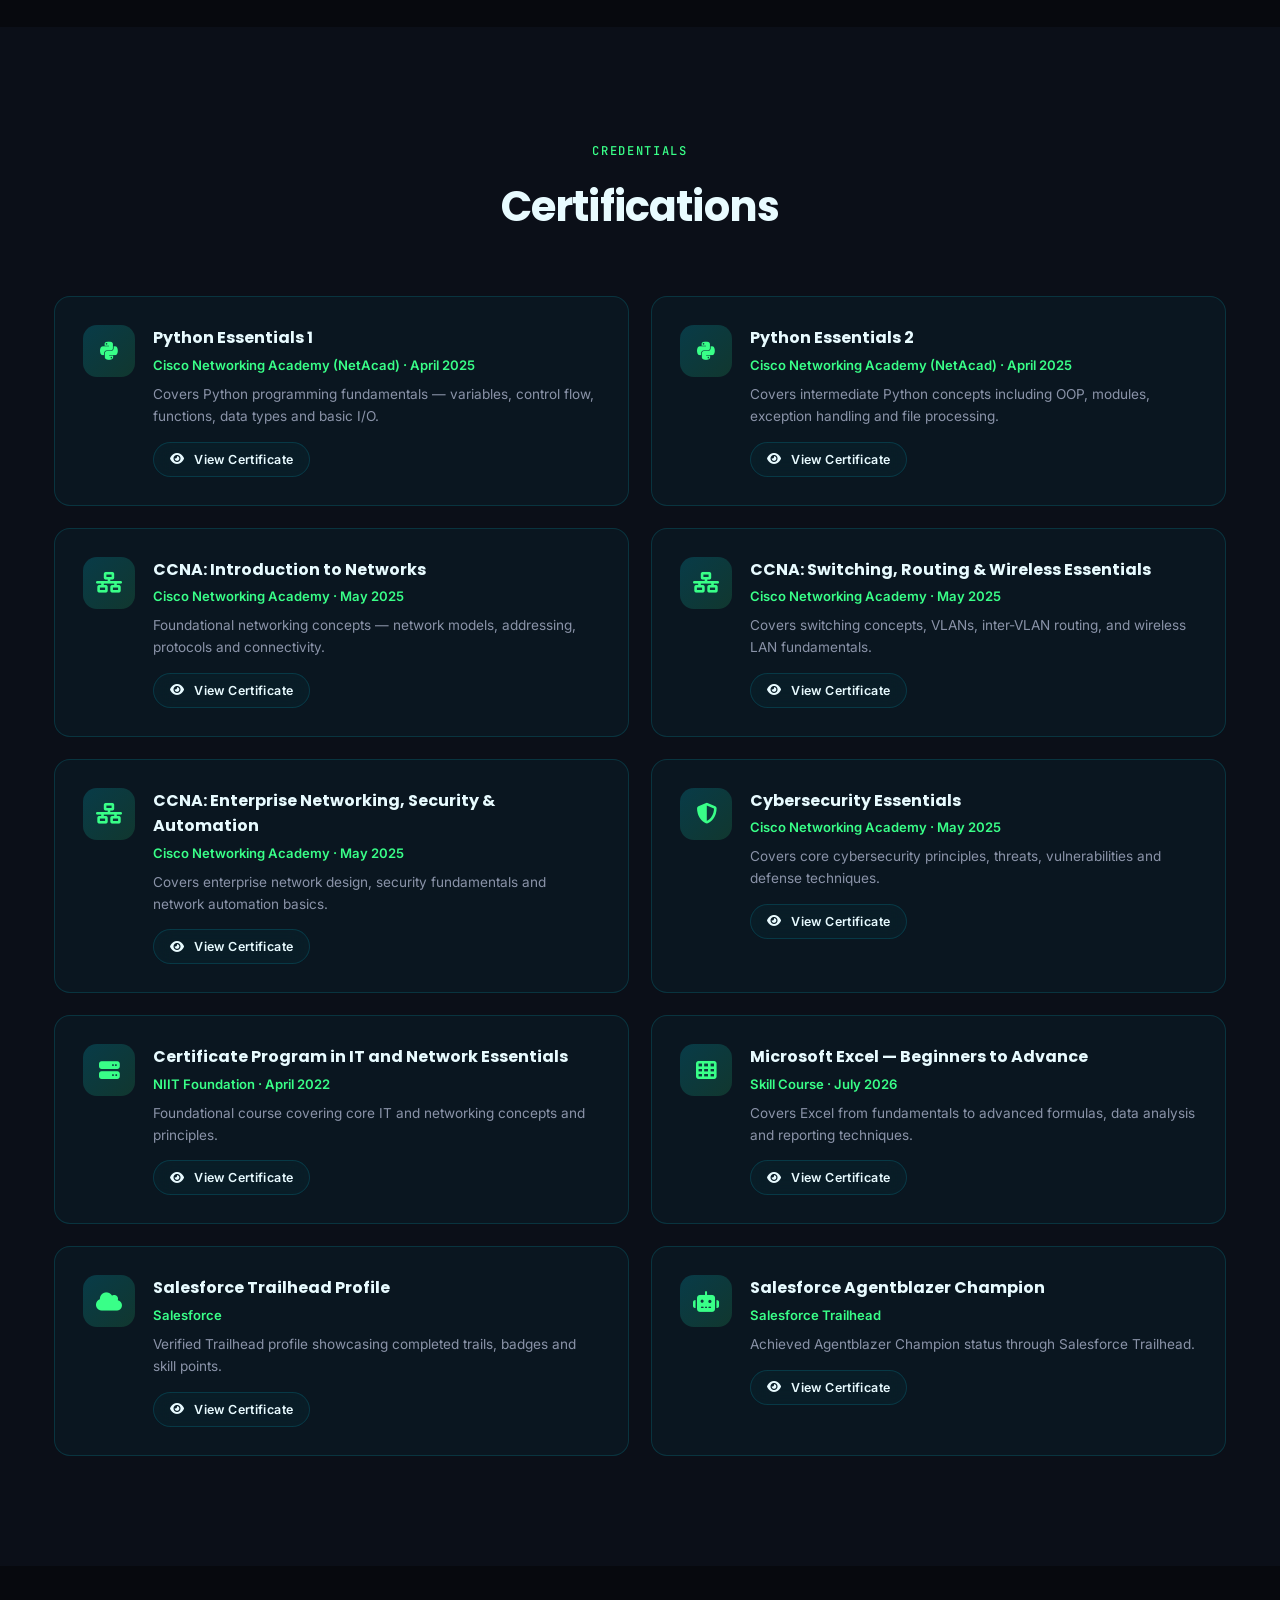
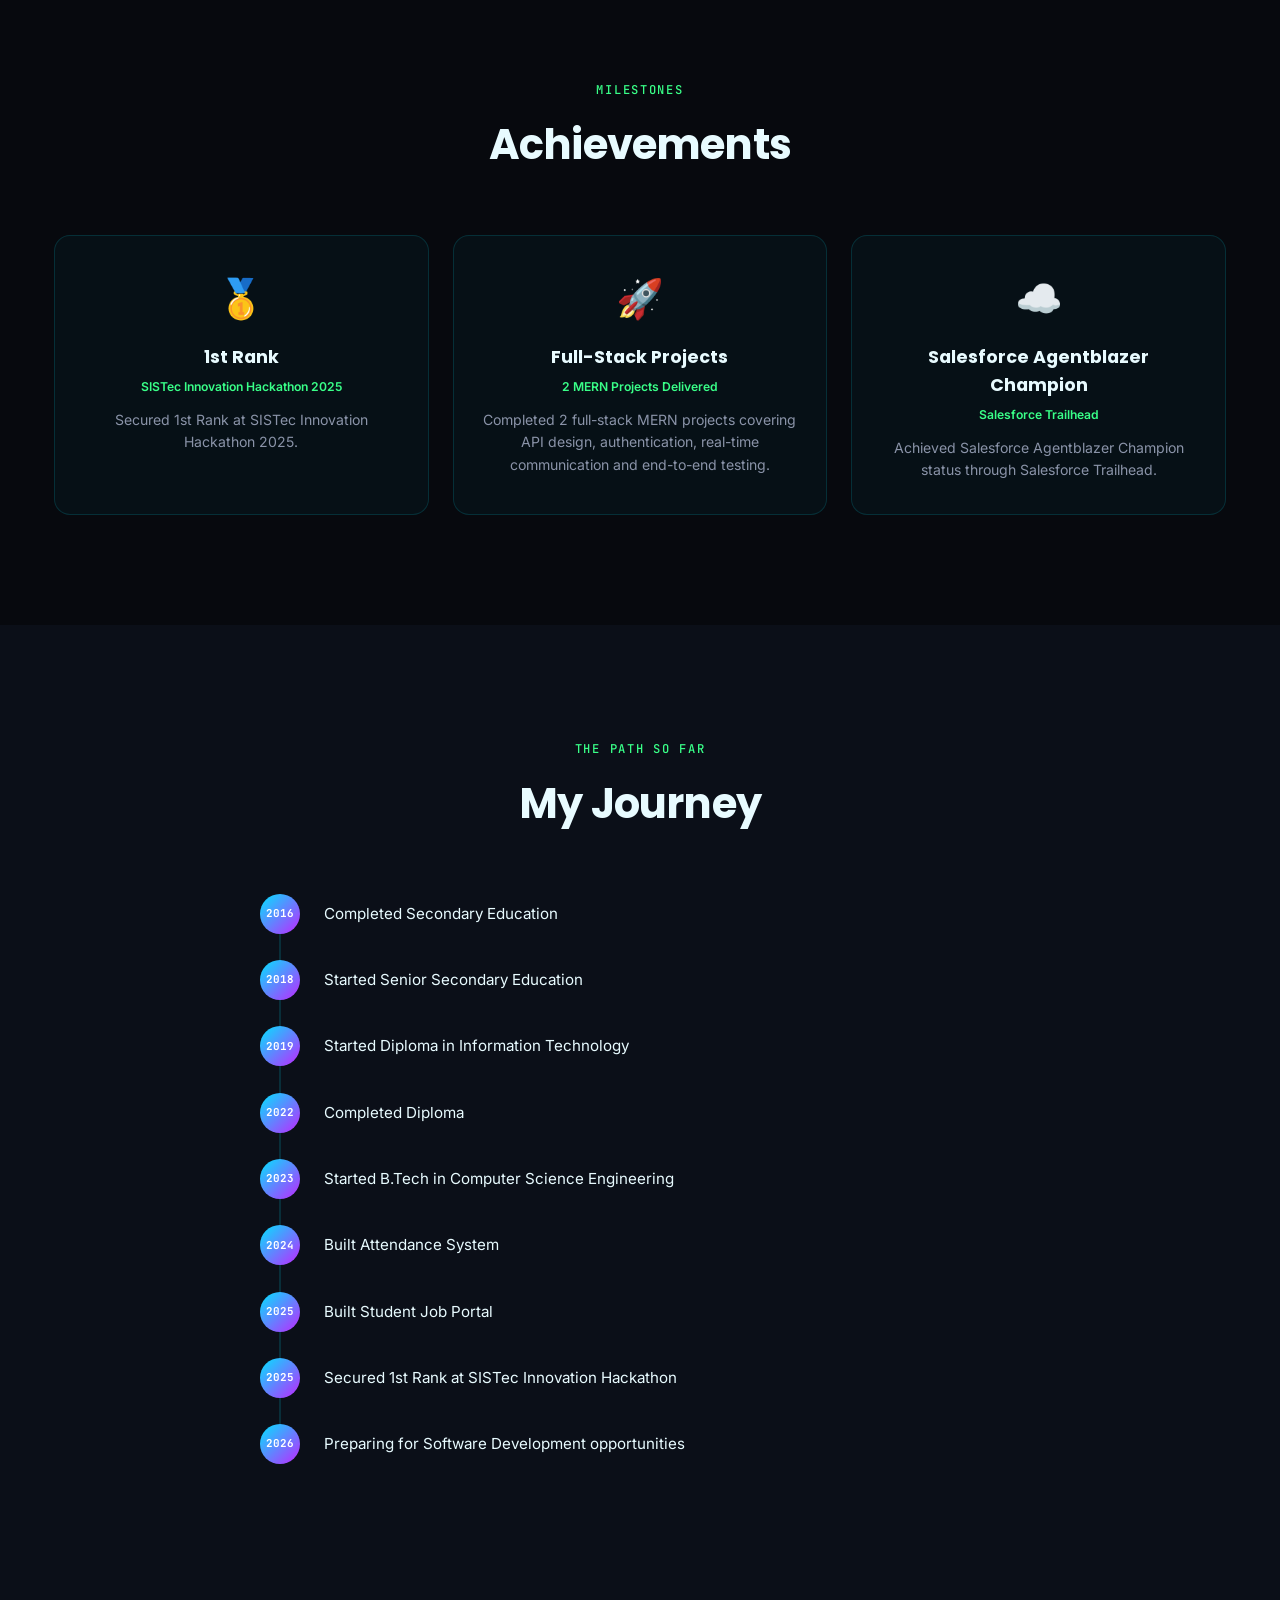
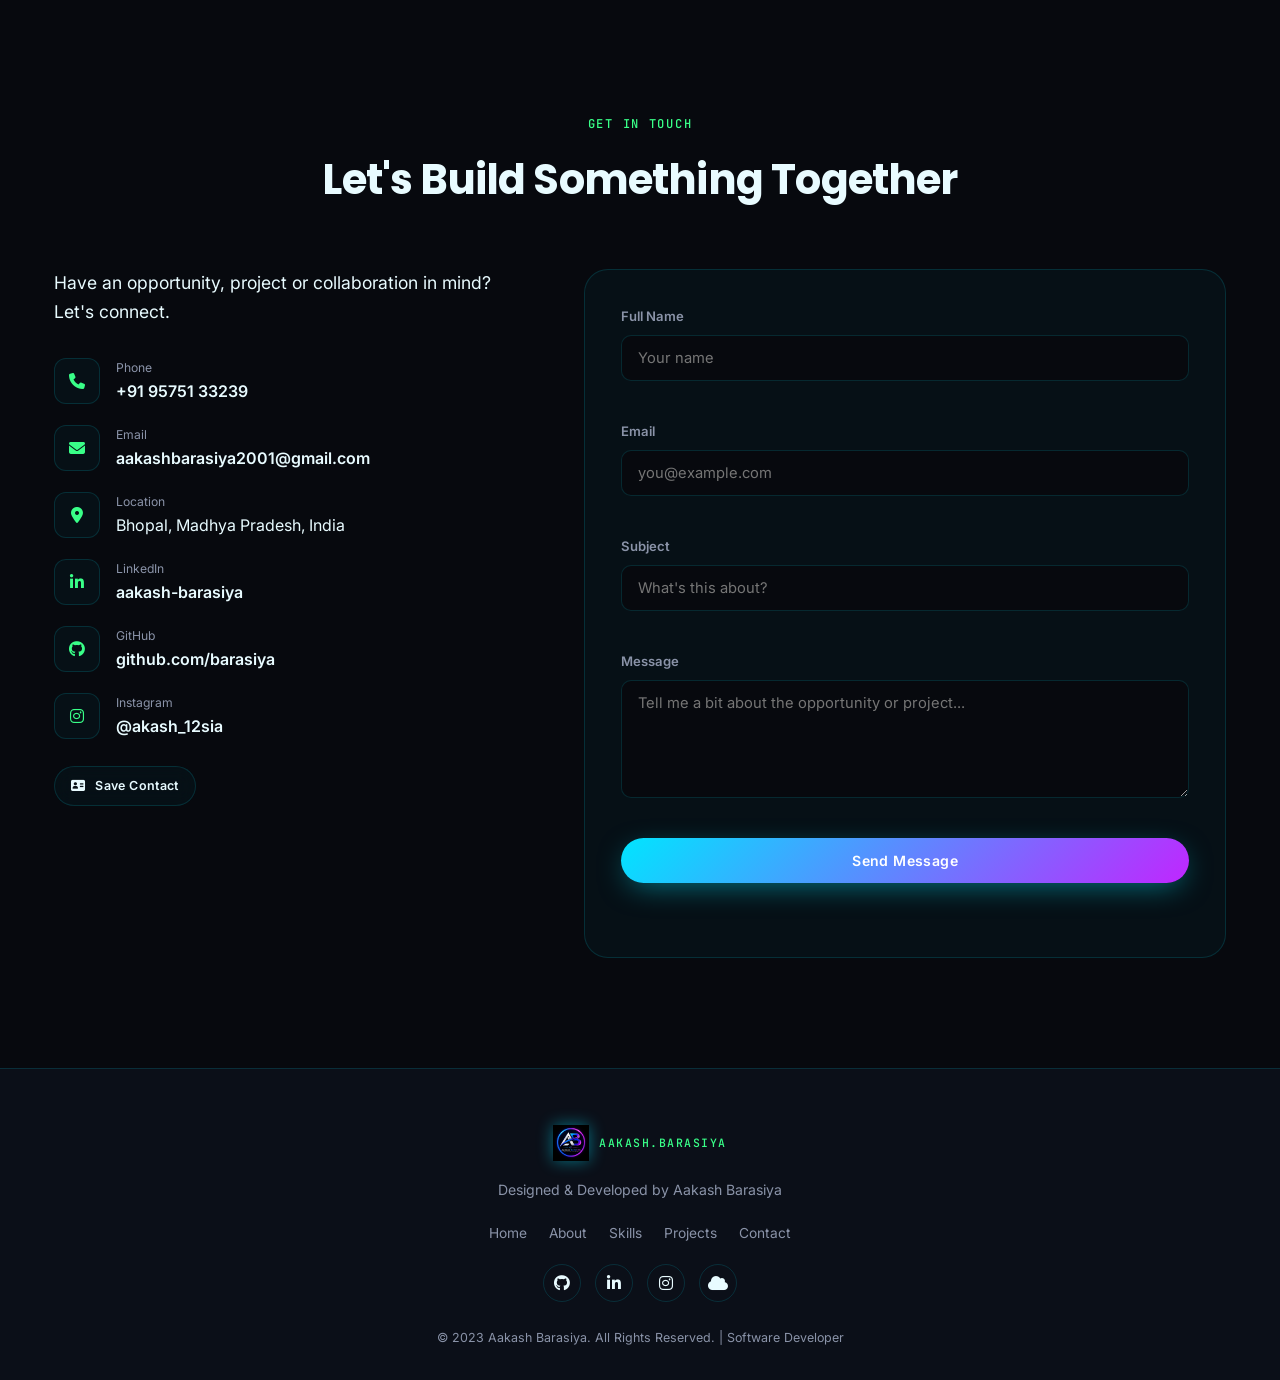
==== commit e0fcb72f: "Add files via upload" ====
--- a/Aakash-Barasiya-Portfolio.html
+++ b/Aakash-Barasiya-Portfolio.html
@@ -13,8 +13,8 @@
 <meta property="og:title" content="Aakash Barasiya | Software Developer">
 <meta property="og:description" content="Building scalable, responsive and reliable web applications with modern development and testing practices.">
 <meta property="og:type" content="website">
-<meta property="og:url" content="https://aakash-barasiya.vercel.app/">
-<meta property="og:image" content="https://aakash-barasiya.vercel.app/assets/og-image.png?v=3">
+<meta property="og:url" content="https://aakashbarasiya.vercel.app/">
+<meta property="og:image" content="https://aakashbarasiya.vercel.app/assets/og-image.png?v=3">
 <meta property="og:image:width" content="1200">
 <meta property="og:image:height" content="630">
 
@@ -22,7 +22,7 @@
 <meta name="twitter:card" content="summary_large_image">
 <meta name="twitter:title" content="Aakash Barasiya | Software Developer">
 <meta name="twitter:description" content="Building scalable, responsive and reliable web applications with modern development and testing practices.">
-<meta name="twitter:image" content="https://aakash-barasiya.vercel.app/assets/og-image.png?v=3">
+<meta name="twitter:image" content="https://aakashbarasiya.vercel.app/assets/og-image.png?v=3">
 
 <!-- Structured Data (Person schema) -->
 <script type="application/ld+json">
@@ -31,8 +31,8 @@
   "@type": "Person",
   "name": "Aakash Barasiya",
   "jobTitle": "Software Developer",
-  "url": "https://aakash-barasiya.vercel.app/",
-  "image": "https://aakash-barasiya.vercel.app/assets/og-image.png?v=3",
+  "url": "https://aakashbarasiya.vercel.app/",
+  "image": "https://aakashbarasiya.vercel.app/assets/og-image.png?v=3",
   "email": "mailto:aakashbarasiya2001@gmail.com",
   "telephone": "+91-95751-33239",
   "address": {
